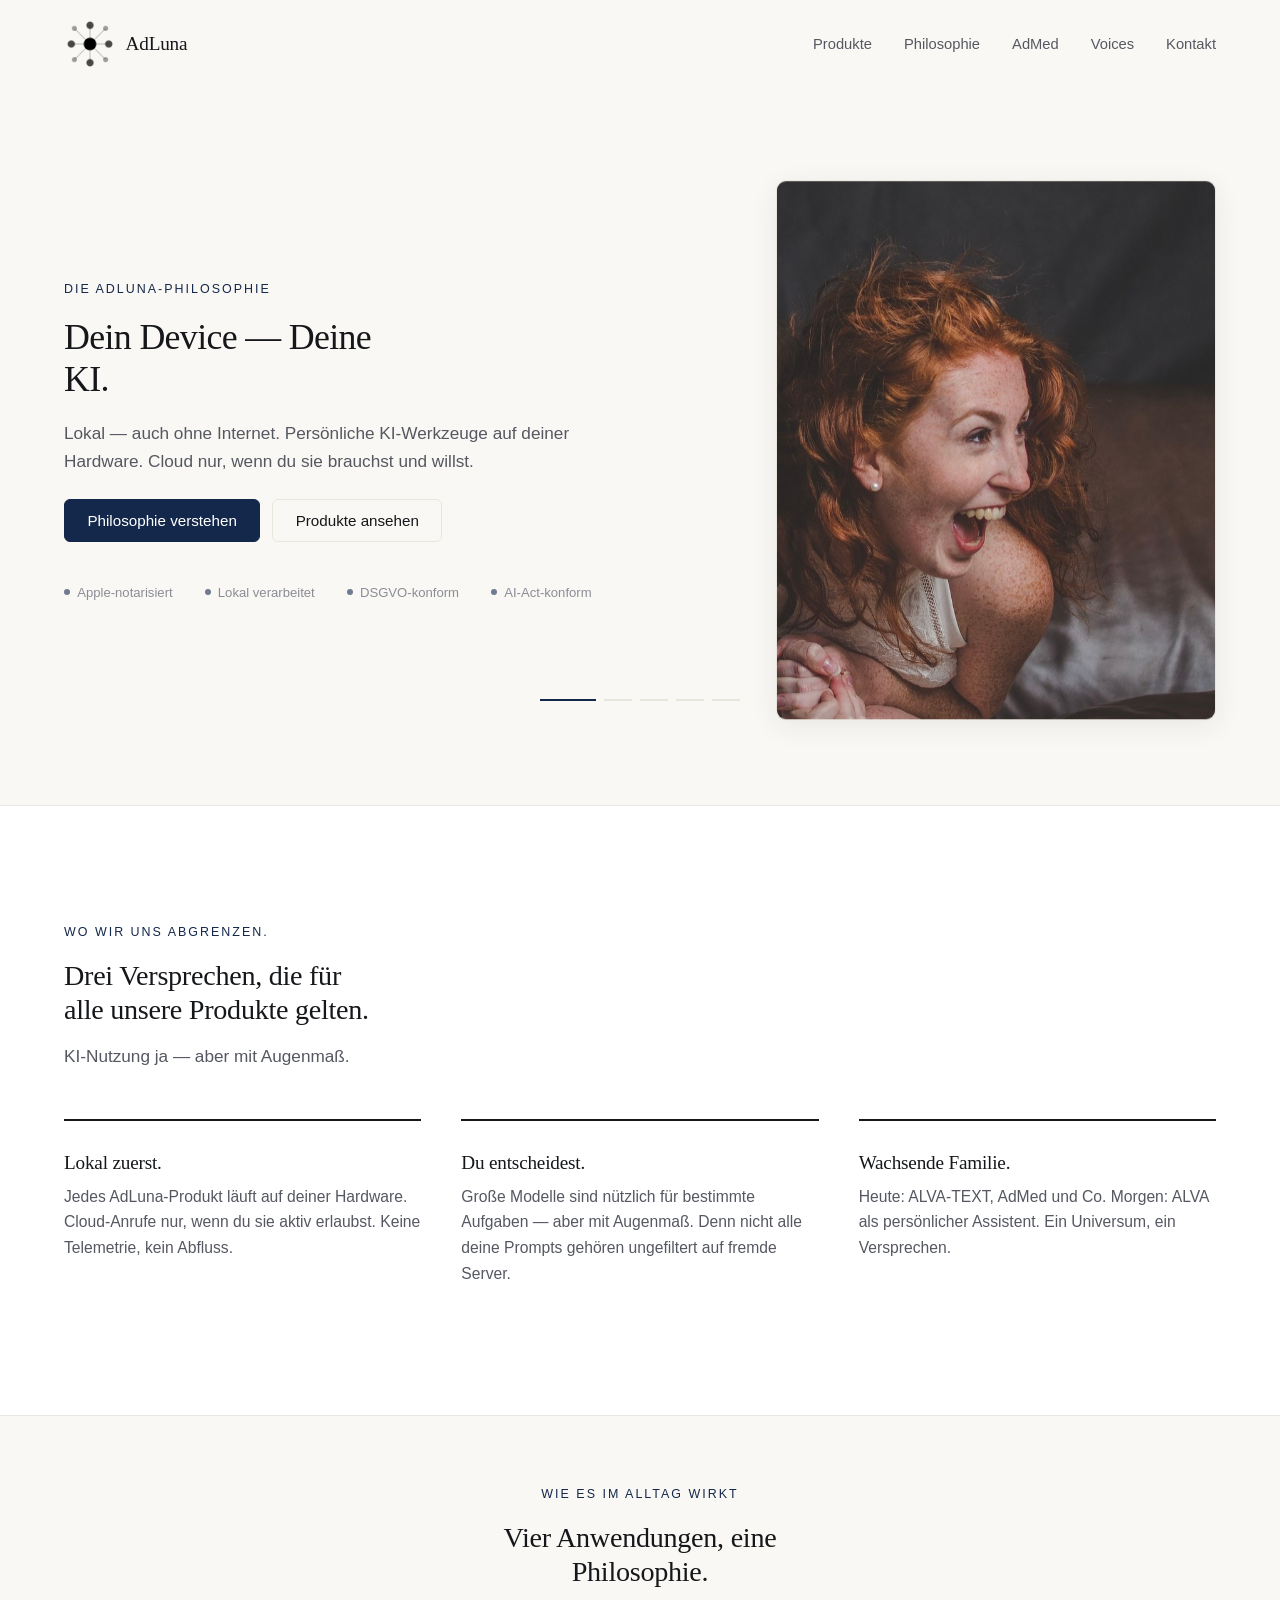
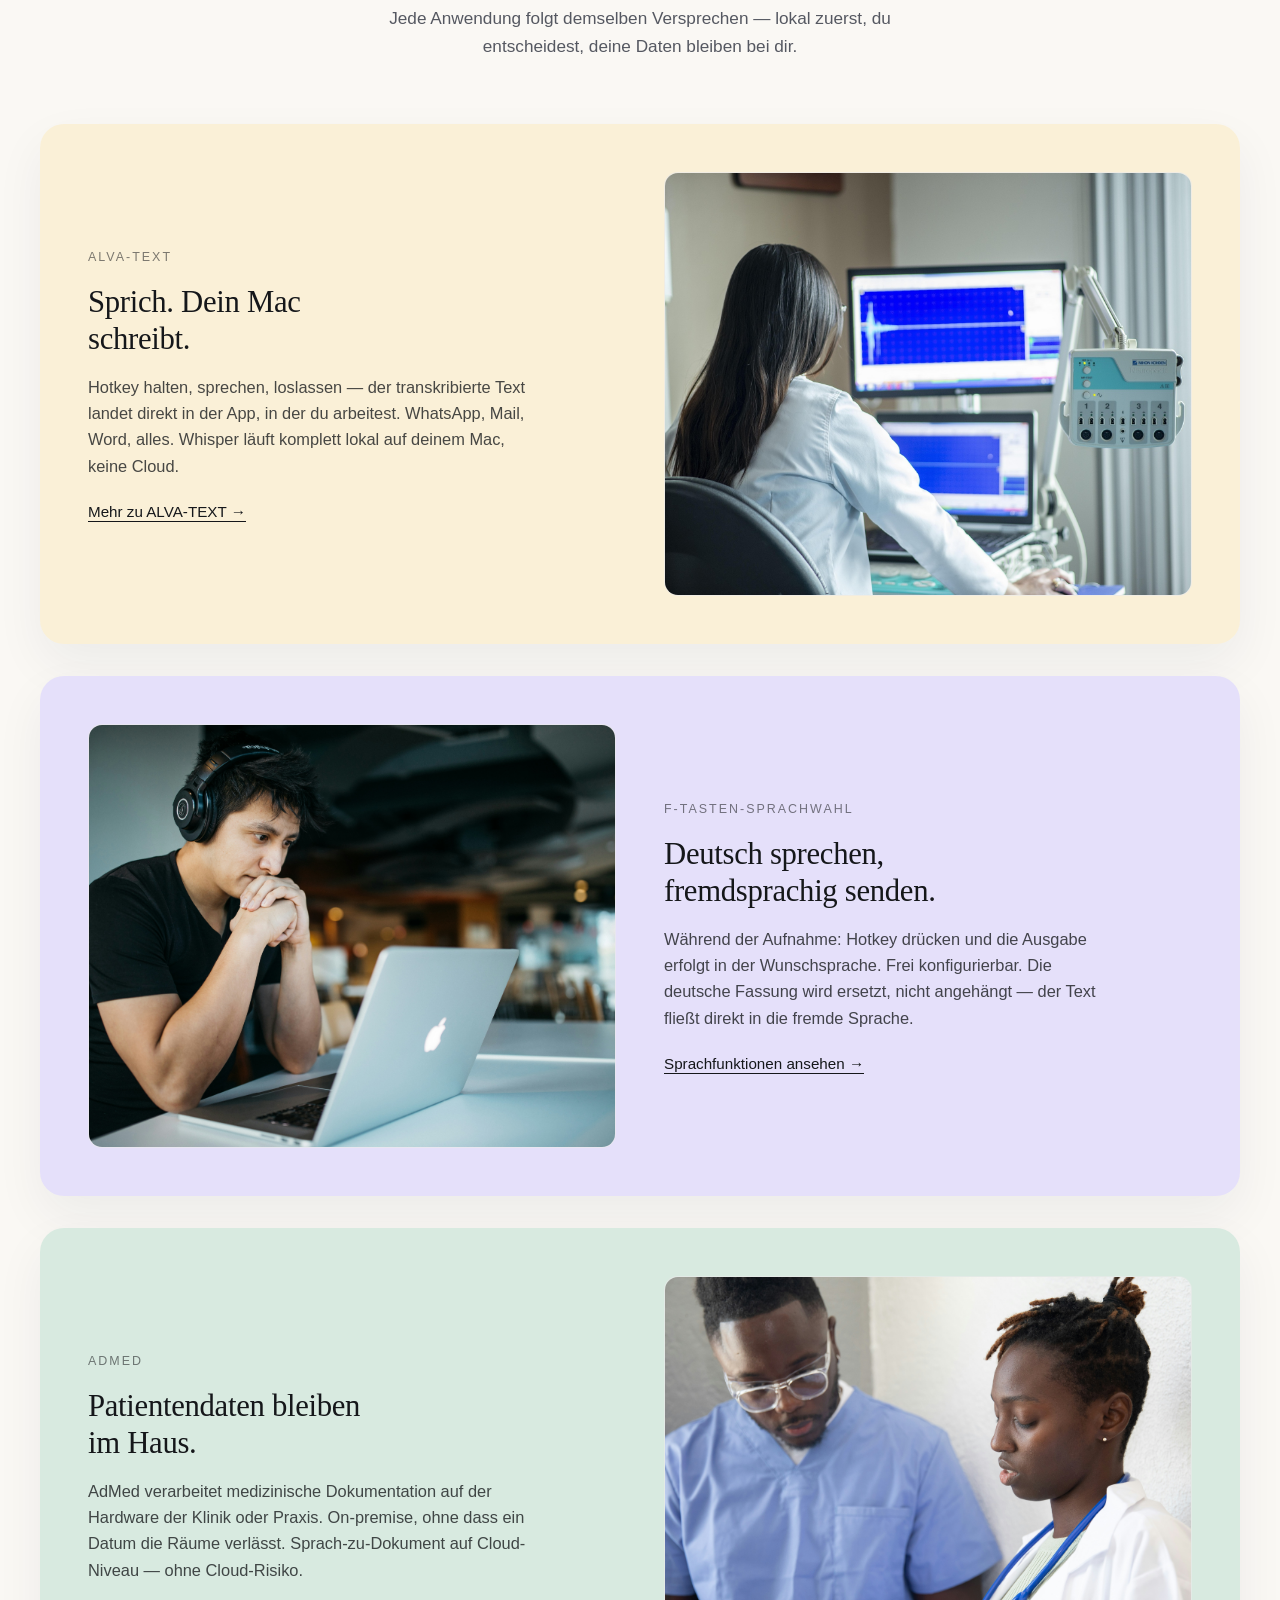
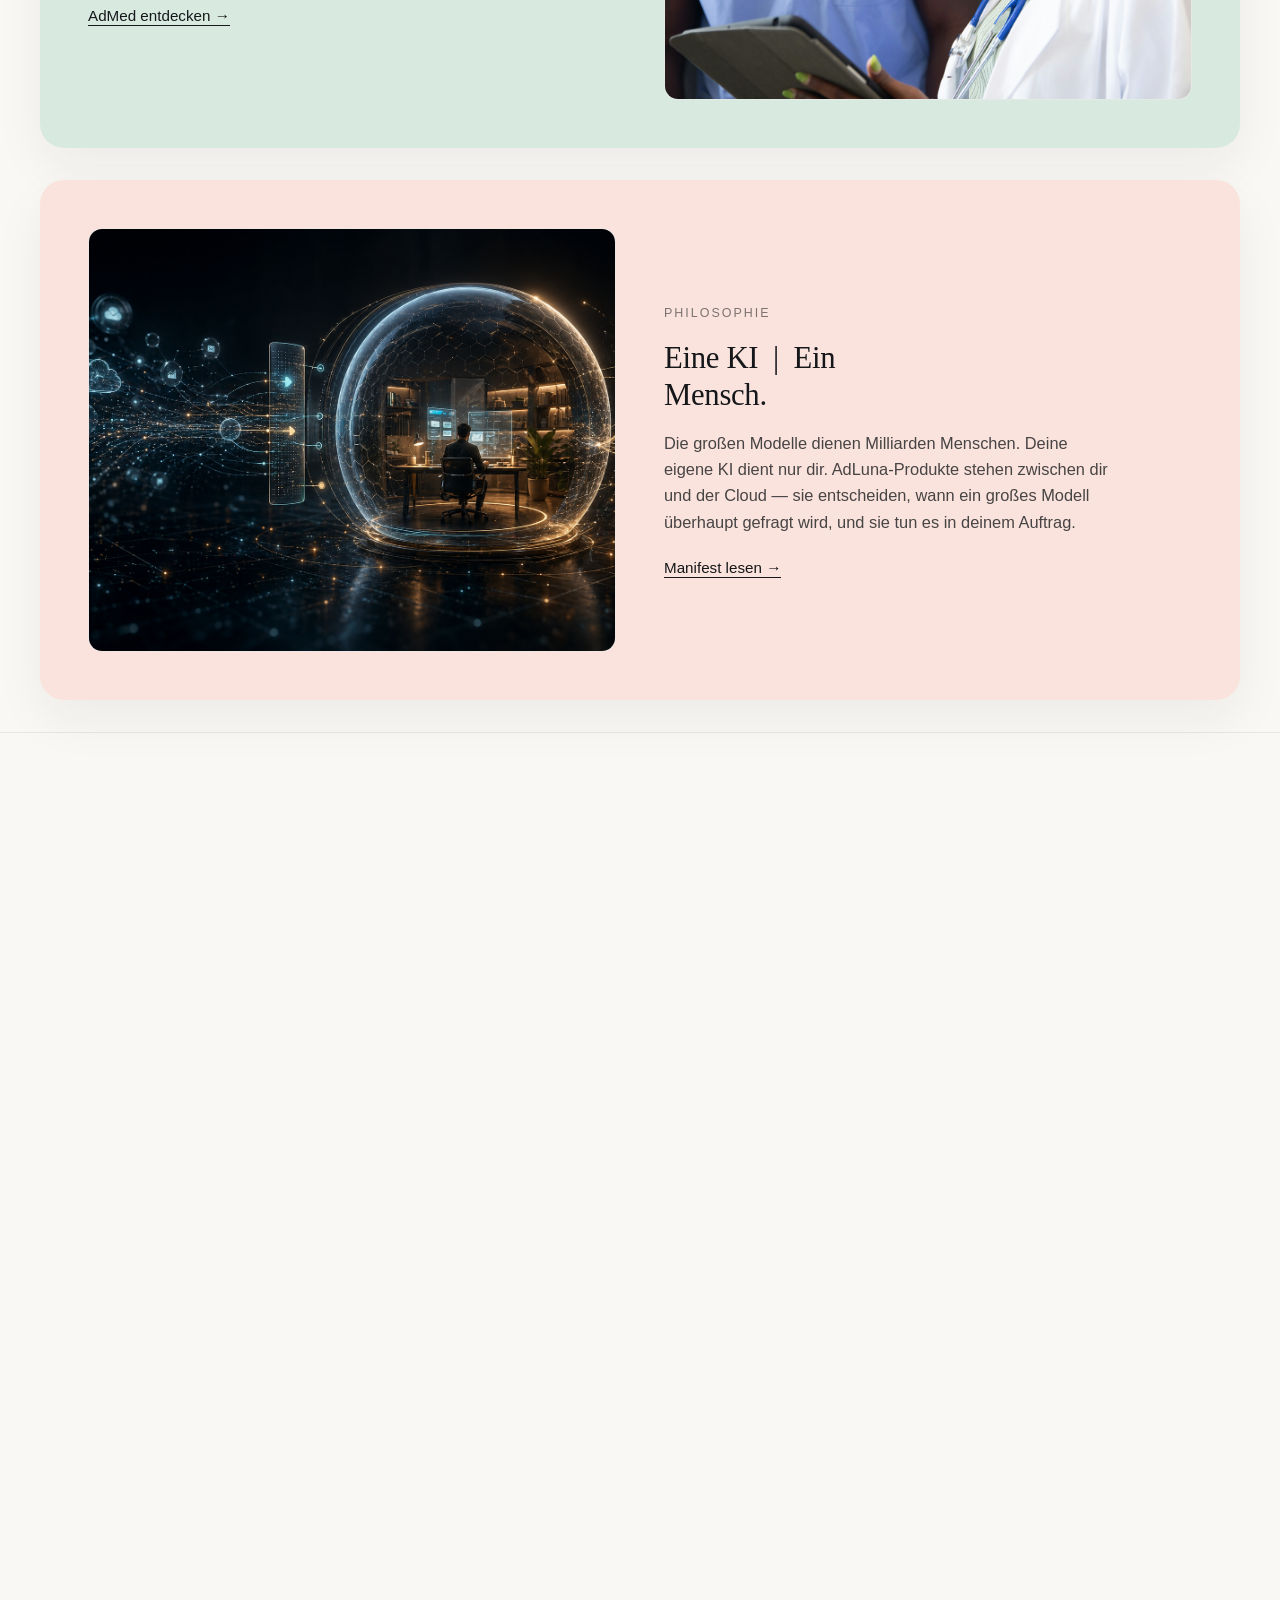
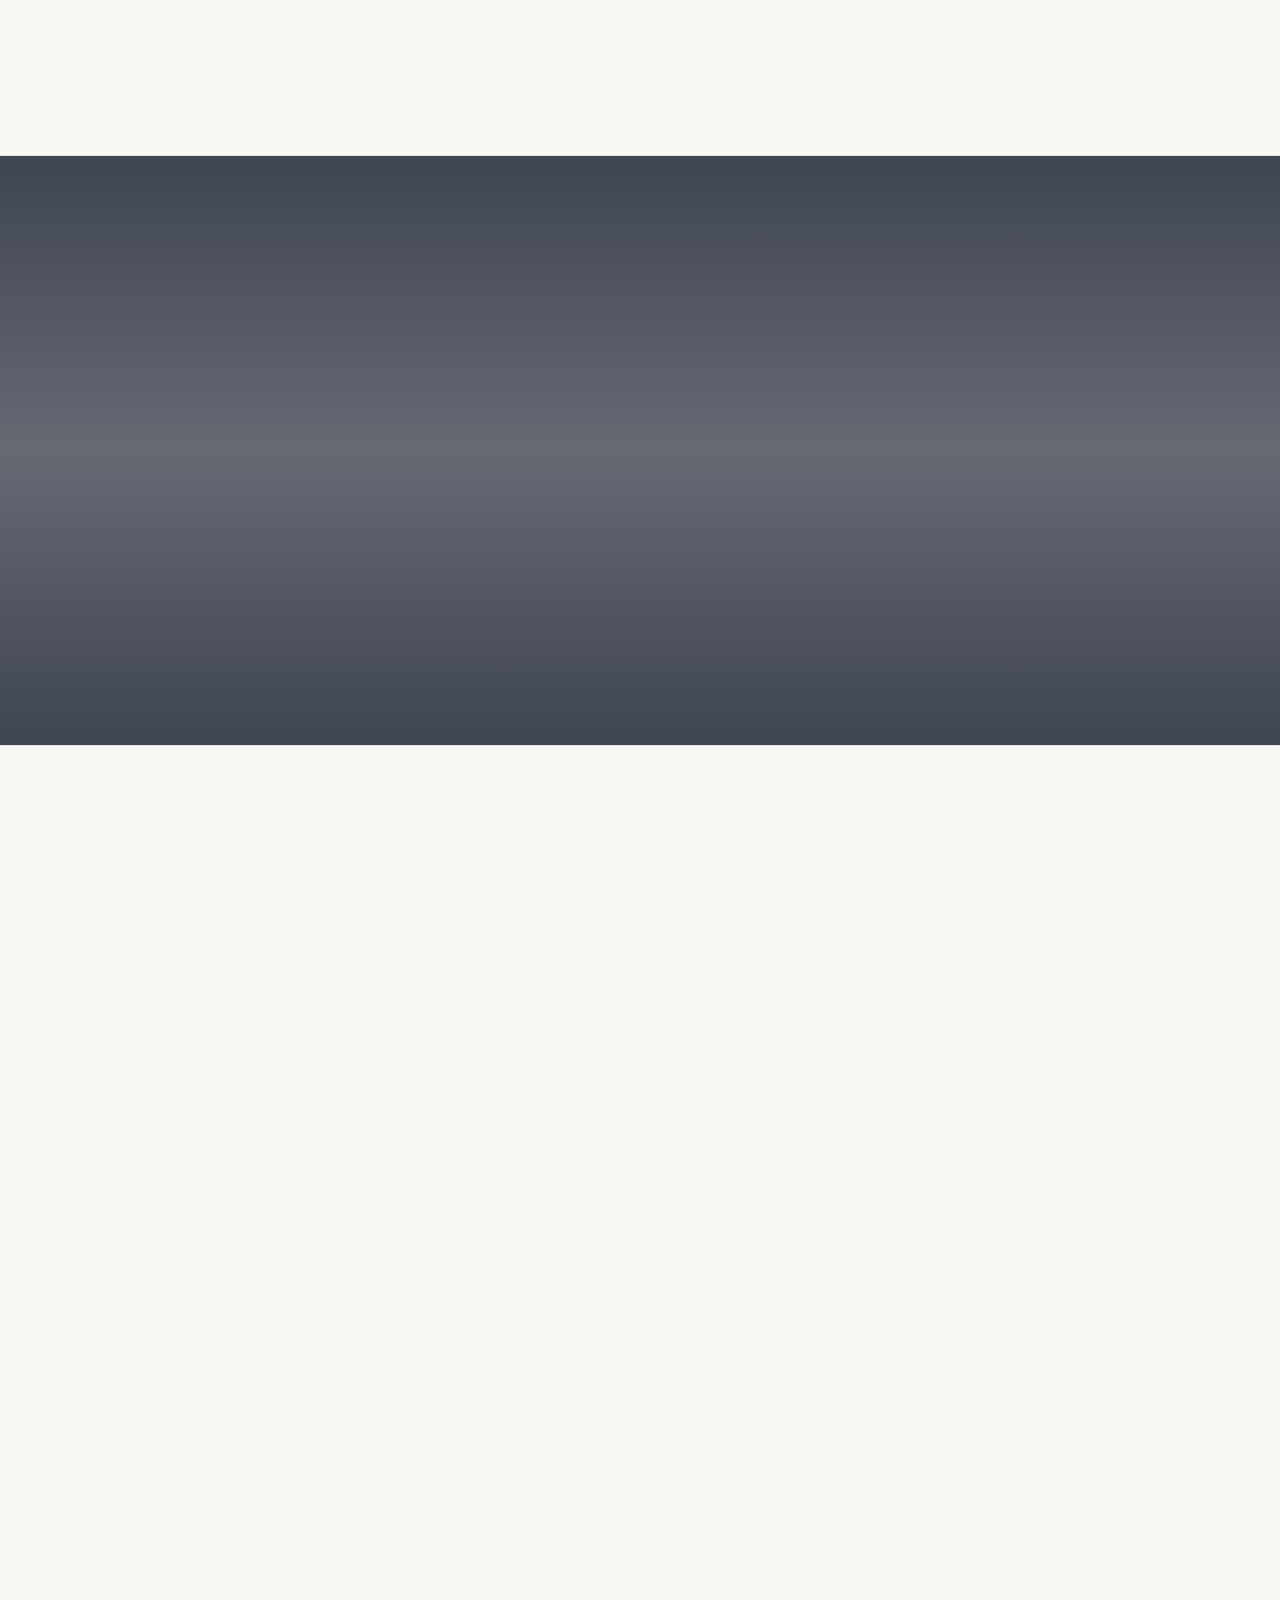
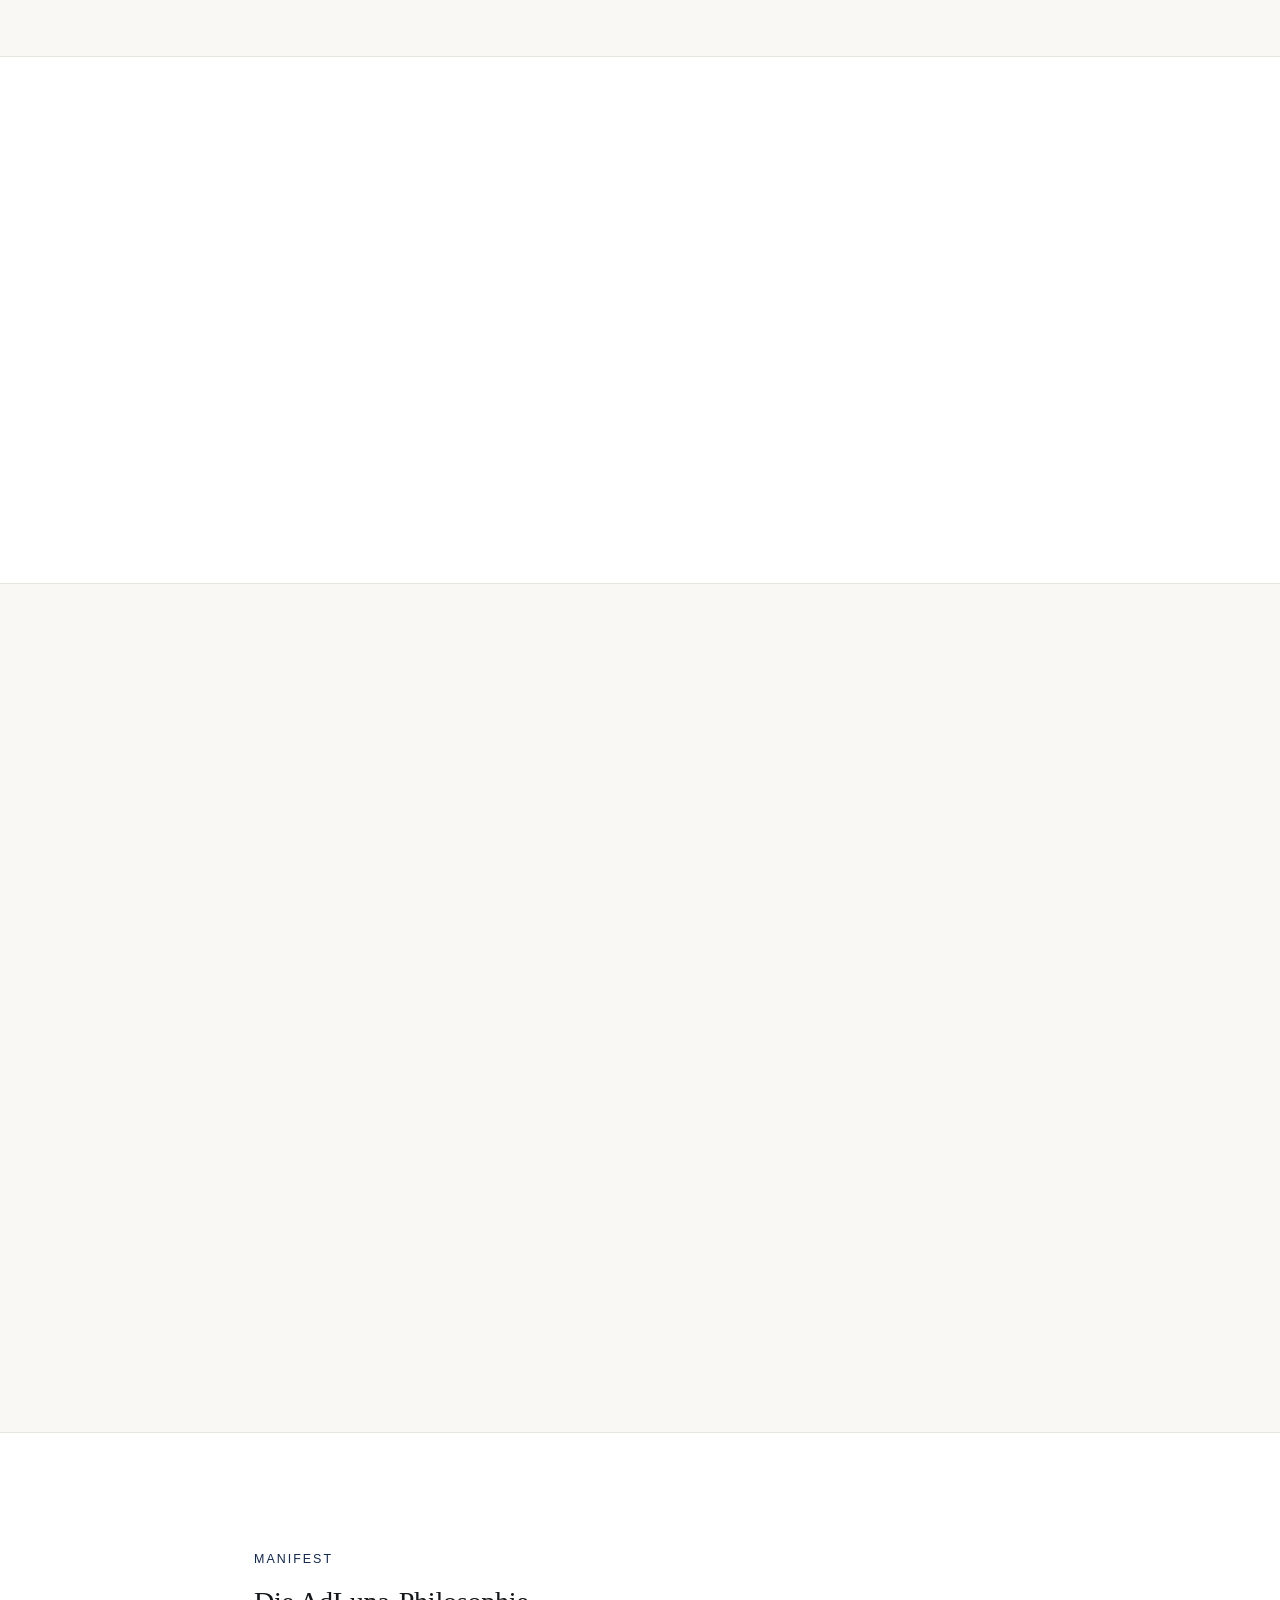
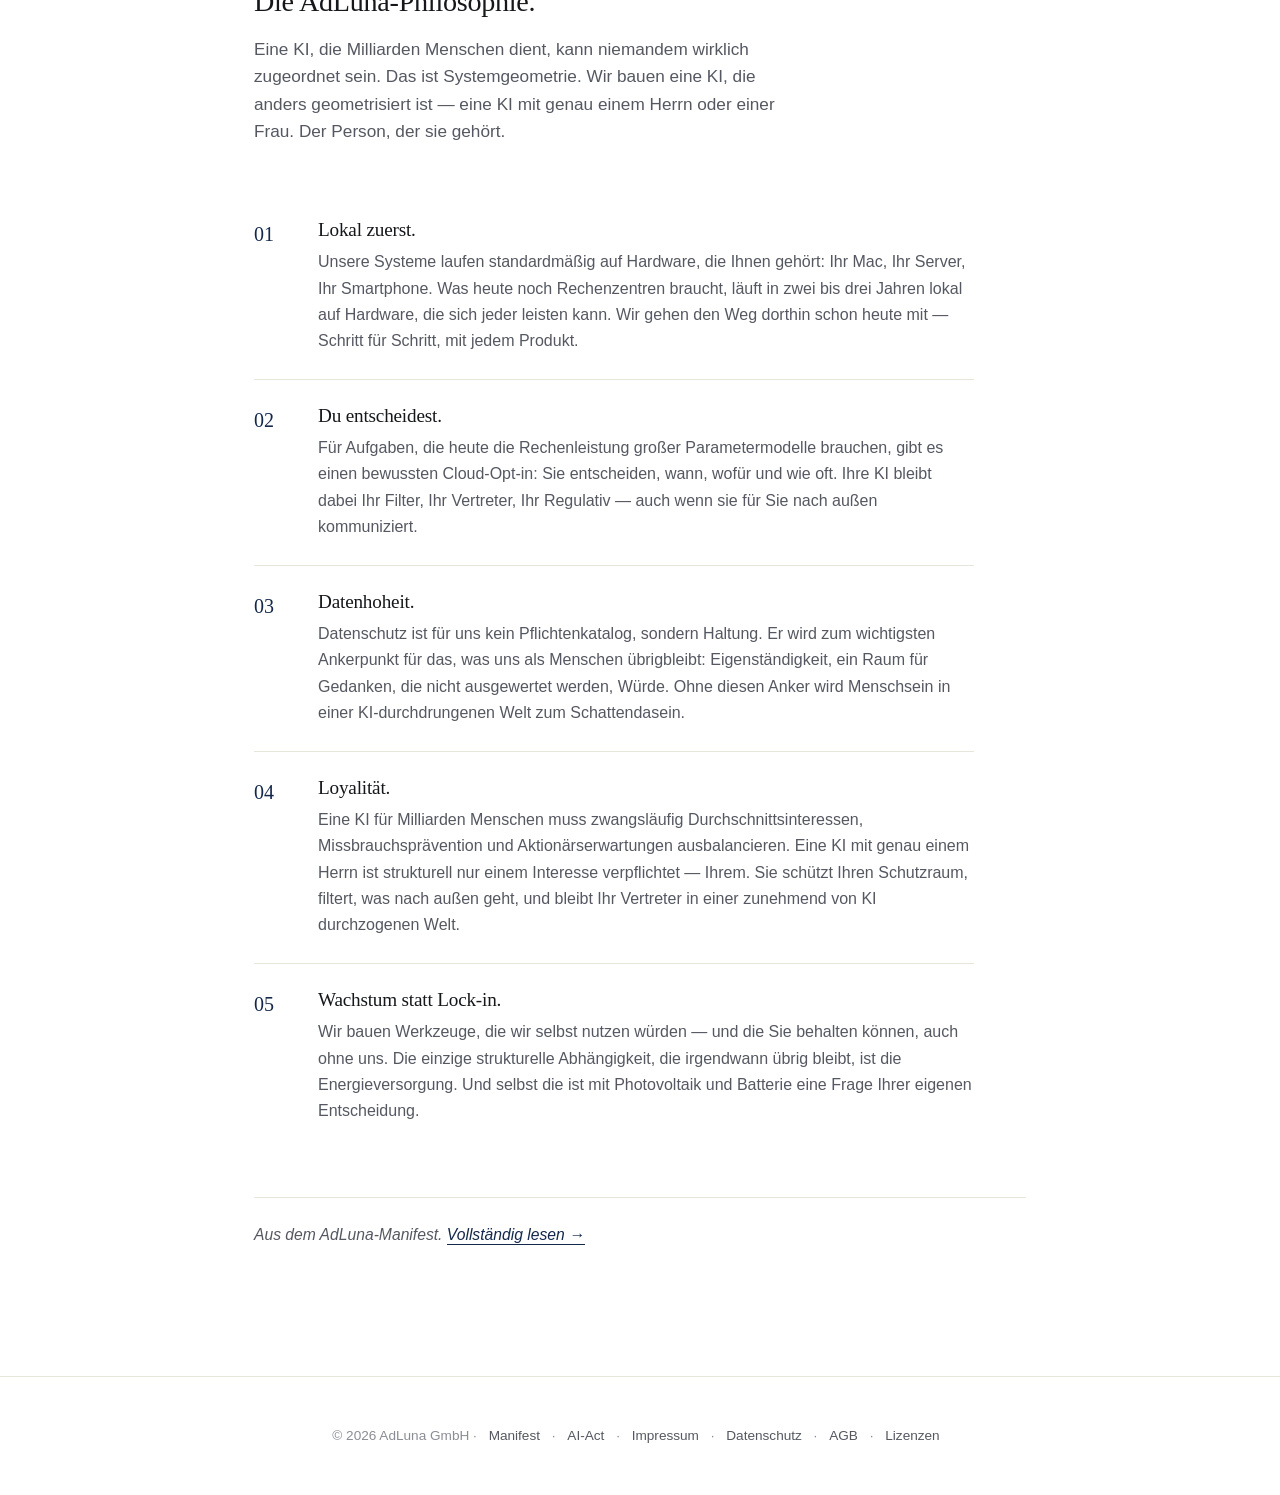
==== web/adluna/index.html @ 97bc3e9e "WIP v2.2.0-beta1: ProMode + Personalization + Mode-UI + Build-Skript" ====
<!DOCTYPE html>
<html lang="de">
<head>
    <meta charset="UTF-8">
    <meta name="viewport" content="width=device-width, initial-scale=1.0">
    <title>AdLuna — Deine KI gehört dir.</title>
    <meta name="description" content="AdLuna entwickelt loyale KI-Werkzeuge, die auf deiner Hardware laufen. Lokal zuerst, du entscheidest, deine Daten bleiben bei dir. ALVA-TEXT, AdMed, ALVA und AdLuna-Voices.">
    <link rel="stylesheet" href="styles.css">
    <link rel="stylesheet" href="https://cdn.jsdelivr.net/npm/swiper@11/swiper-bundle.min.css">
    <script defer src="https://cdn.jsdelivr.net/npm/swiper@11/swiper-bundle.min.js"></script>

    <link rel="stylesheet" href="styles-v3.css">
    <link rel="icon" type="image/png" href="assets/logo/AdLuna-Logo-solo-dunkel-512.png">
    <link rel="apple-touch-icon" href="assets/logo/AdLuna-Logo-solo-dunkel-1024.png">
</head>
<body>

<!-- ──────────────────────────────────────────────────────────────────────
     NAVIGATION
     ────────────────────────────────────────────────────────────────────── -->
<nav class="v3-nav" id="v3-nav">
    <div class="v3-nav-inner">
        <a href="index.html" class="v3-nav-brand">
            <!-- Logo-Stub: kleiner Mond in Navy. Wird später durch finales AdLuna-Logo ersetzt. -->
            <img class="v3-logo-mark" src="assets/logo/AdLuna-Logo-solo-dunkel-512.png" alt="AdLuna" width="52" height="52">
            <span>AdLuna</span>
        </a>
        <ul class="v3-nav-links">
            <li><a href="#produkte">Produkte</a></li>
            <li><a href="#philosophie">Philosophie</a></li>
            <li><a href="#admed">AdMed</a></li>
            <li><a href="#voices">Voices</a></li>
            <li><a href="#kontakt">Kontakt</a></li>
        </ul>
    </div>
</nav>


<!-- ──────────────────────────────────────────────────────────────────────
     HERO-SLIDER (5 Bewegungen, Two-Column, fade-Übergang, ruhig)
     ────────────────────────────────────────────────────────────────────── -->
<section class="v3-hero" id="hero">
    <div class="swiper hero-swiper-v3">
        <div class="swiper-wrapper">

            <!-- Slide 1 — Dachmarke (Die AdLuna-Philosophie) -->
            <div class="swiper-slide">
                <div class="v3-hero-slide">
                    <div class="v3-hero-text">
                        <span class="v3-eyebrow v3-eyebrow-accent">Die AdLuna-Philosophie</span>
                        <h1 class="v3">Dein Device — Deine KI.</h1>
                        <p class="v3-lead">Lokal — auch ohne Internet. Persönliche KI-Werkzeuge auf deiner Hardware. Cloud nur, wenn du sie brauchst und willst.</p>
                        <div class="v3-btn-row">
                            <a href="#philosophie" class="v3-btn v3-btn-primary">Philosophie verstehen</a>
                            <a href="#produkte" class="v3-btn v3-btn-ghost">Produkte ansehen</a>
                        </div>
                        <!-- Trust-Row: ehrlich, keine Fake-Zahlen -->
                        <div class="v3-trust-row">
                            <span class="v3-trust-item">Apple-notarisiert</span>
                            <span class="v3-trust-item">Lokal verarbeitet</span>
                            <span class="v3-trust-item">DSGVO-konform</span>
                            <span class="v3-trust-item">AI-Act-konform</span>
                        </div>
                    </div>
                    <div class="v3-hero-visual v3-parallax-soft">
                        <img src="assets/woman-2868705_1920.jpg"
                             alt="Lachende Frau — Lebensfreude im Mittelpunkt, KI im Hintergrund"
                             loading="lazy"
                             onerror="this.parentElement.innerHTML='<div class=&quot;v3-hero-visual-placeholder&quot;>[Bild lädt nicht — bitte lokal ersetzen]</div>'">
                    </div>
                </div>
            </div>

            <!-- Slide 2 — Sicherheits-Positionierung -->
            <div class="swiper-slide">
                <div class="v3-hero-slide">
                    <div class="v3-hero-text">
                        <span class="v3-eyebrow v3-eyebrow-accent">Prinzip</span>
                        <h1 class="v3">Sicherheit zuerst. Cloud optional.</h1>
                        <p class="v3-lead">Wir müssen heute schon den Datenschutz von morgen mitdenken.</p>
                        <div class="v3-btn-row">
                            <a href="#philosophie" class="v3-btn v3-btn-primary">AdLuna-Philosophie</a>
                        </div>
                    </div>
                    <div class="v3-hero-visual v3-parallax-soft">
                        <img src="assets/geralt-castle-2070777_1920.jpg"
                             alt="Stadt mit Schlössern und Datennetzen — Sicherheit als Architektur"
                             loading="lazy"
                             onerror="this.parentElement.innerHTML='<div class=&quot;v3-hero-visual-placeholder&quot;>[Bild lädt nicht — bitte lokal ersetzen]</div>'">
                    </div>
                </div>
            </div>

            <!-- Slide 3 — AdMed B2B-Proof -->
            <div class="swiper-slide">
                <div class="v3-hero-slide">
                    <div class="v3-hero-text">
                        <span class="v3-eyebrow v3-eyebrow-accent">AdMed</span>
                        <h1 class="v3">Medizinische Dokumentation, lokal verarbeitet.</h1>
                        <p class="v3-lead">Kein Prompt geht ins Internet. Weder über Datenträger noch über Datenströme verlassen Ihre Daten jemals den Serverraum des Krankenhauses. Wir stellen den Server, den Code und die KI. Sie behandeln.</p>
                        <div class="v3-btn-row">
                            <a href="admed.html" class="v3-btn v3-btn-primary">AdMed entdecken</a>
                            <a href="#kontakt" class="v3-btn v3-btn-ghost">Pilotgespräch</a>
                        </div>
                    </div>
                    <div class="v3-hero-visual v3-parallax-soft">
                        <img src="assets/Spark.jpeg"
                             alt="NVIDIA Spark — der lokale Inferenz-Server, den AdMed mitliefert"
                             loading="lazy"
                             onerror="this.parentElement.innerHTML='<div class=&quot;v3-hero-visual-placeholder&quot;>[Bild lädt nicht — bitte lokal ersetzen]</div>'">
                    </div>
                </div>
            </div>

            <!-- Slide 4 — Universum-Brücke zur Produktfamilie -->
            <div class="swiper-slide">
                <div class="v3-hero-slide">
                    <div class="v3-hero-text">
                        <span class="v3-eyebrow v3-eyebrow-accent">Eine Familie</span>
                        <h1 class="v3">Loyale KI-Werkzeuge, die mitwachsen.</h1>
                        <p class="v3-lead">ALVA-TEXT, AdMed, ALVA und mehr — viele Produkte, eine Philosophie.</p>
                        <div class="v3-btn-row">
                            <a href="#produkte" class="v3-btn v3-btn-primary">Alle Produkte</a>
                            <a href="#philosophie" class="v3-btn v3-btn-ghost">Manifest lesen</a>
                        </div>
                    </div>
                    <div class="v3-hero-visual v3-parallax-soft">
                        <img src="assets/adluna-hero-orbit.jpeg"
                             alt="Mensch im Zentrum, KI-Werkzeuge im Orbit"
                             loading="lazy"
                             onerror="this.parentElement.innerHTML='<div class=&quot;v3-hero-visual-placeholder&quot;>[Bild lädt nicht — bitte lokal in /assets/ ablegen]</div>'">
                    </div>
                </div>
            </div>

            <!-- Slide 5 — ALVA-TEXT Conversion -->
            <div class="swiper-slide">
                <div class="v3-hero-slide">
                    <div class="v3-hero-text">
                        <span class="v3-eyebrow v3-eyebrow-accent">ALVA-TEXT · kostenlos</span>
                        <h1 class="v3">Tippen war gestern.</h1>
                        <p class="v3-lead">Du sprichst — dein Computer schreibt. In jeder Sprache, lokal, ohne Cloud-Zwang. Egal ob Prompt, E-Mail oder WhatsApp mit Emojis.</p>
                        <div class="v3-btn-row">
                            <a href="https://github.com/Alper-Scheel/alper-scheel/releases/latest/download/ALVA-TEXT.dmg" class="v3-btn v3-btn-primary" download>ALVA-TEXT herunterladen</a>
                            <a href="alva-text.html" class="v3-btn v3-btn-ghost">Funktionen ansehen</a>
                        </div>
                    </div>
                    <div class="v3-hero-visual v3-parallax-soft">
                        <img src="assets/alva-text-voice.jpeg"
                             alt="Mikrofon mit fließenden Sprachwellen in vielen Sprachen"
                             loading="lazy"
                             onerror="this.parentElement.innerHTML='<div class=&quot;v3-hero-visual-placeholder&quot;>[Bild lädt nicht — bitte lokal in /assets/ ablegen]</div>'">
                    </div>
                </div>
            </div>

        </div>
        <div class="v3-hero-pagination swiper-pagination"></div>
    </div>
</section>


<!-- ──────────────────────────────────────────────────────────────────────
     SECTION 2 — Drei Versprechen (Drei-Säulen, klar)
     ────────────────────────────────────────────────────────────────────── -->
<section class="v3-section v3-section-alt">
    <div class="v3-container v3-reveal">
        <span class="v3-eyebrow v3-eyebrow-accent">Wo wir uns abgrenzen.</span>
        <h2 class="v3">Drei Versprechen, die für alle unsere Produkte gelten.</h2>
        <p class="v3-lead">KI-Nutzung ja — aber mit Augenmaß.</p>

        <div class="v3-pillars v3-reveal-stagger">
            <div class="v3-pillar">
                <h3 class="v3">Lokal zuerst.</h3>
                <p class="v3-text">Jedes AdLuna-Produkt läuft auf deiner Hardware. Cloud-Anrufe nur, wenn du sie aktiv erlaubst. Keine Telemetrie, kein Abfluss.</p>
            </div>
            <div class="v3-pillar">
                <h3 class="v3">Du entscheidest.</h3>
                <p class="v3-text">Große Modelle sind nützlich für bestimmte Aufgaben — aber mit Augenmaß. Denn nicht alle deine Prompts gehören ungefiltert auf fremde Server.</p>
            </div>
            <div class="v3-pillar">
                <h3 class="v3">Wachsende Familie.</h3>
                <p class="v3-text">Heute: ALVA-TEXT, AdMed und Co. Morgen: ALVA als persönlicher Assistent. Ein Universum, ein Versprechen.</p>
            </div>
        </div>
    </div>
</section>


<!-- ──────────────────────────────────────────────────────────────────────
     SECTION 2.5 — Stacked-Parallax (Pipely-Signature)
     Vier farbige Cards, die beim Scrollen übereinander schieben.
     Jede Card zeigt eine konkrete Anwendung des AdLuna-Universums.
     Position: sticky + gestaffelter z-index ist die ganze Magie.
     ────────────────────────────────────────────────────────────────────── -->
<section class="v3-stacked">
    <div class="v3-stacked-intro v3-reveal">
        <span class="v3-eyebrow v3-eyebrow-accent">Wie es im Alltag wirkt</span>
        <h2 class="v3" style="margin-left:auto;margin-right:auto;">Vier Anwendungen, eine Philosophie.</h2>
        <p class="v3-lead" style="margin-left:auto;margin-right:auto;">Jede Anwendung folgt demselben Versprechen — lokal zuerst, du entscheidest, deine Daten bleiben bei dir.</p>
    </div>

    <!-- Card 1 — ALVA-TEXT: Diktieren statt tippen (warm-gelb) -->
    <div class="v3-stack-card v3-stack-card-1">
        <div class="v3-stack-text">
            <span class="v3-eyebrow">ALVA-TEXT</span>
            <h2>Sprich. Dein Mac schreibt.</h2>
            <p>Hotkey halten, sprechen, loslassen — der transkribierte Text landet direkt in der App, in der du arbeitest. WhatsApp, Mail, Word, alles. Whisper läuft komplett lokal auf deinem Mac, keine Cloud.</p>
            <a href="alva-text.html">Mehr zu ALVA-TEXT →</a>
        </div>
        <div class="v3-stack-visual">
            <img src="assets/fernandozhiminaicela-medical-equipment-4099428_1920.jpg"
                 alt="Diktat-Setup mit professionellem Equipment"
                 loading="lazy">
        </div>
    </div>

    <!-- Card 2 — Mehrsprachig (kühl-lila) -->
    <div class="v3-stack-card v3-stack-card-2">
        <div class="v3-stack-visual">
            <img src="assets/wes-hicks-4-EeTnaC1S4-unsplash.jpg"
                 alt="Internationaler Arbeitsplatz, mehrsprachige Kommunikation"
                 loading="lazy">
        </div>
        <div class="v3-stack-text">
            <span class="v3-eyebrow">F-Tasten-Sprachwahl</span>
            <h2>Deutsch sprechen, fremdsprachig senden.</h2>
            <p>Während der Aufnahme: Hotkey drücken und die Ausgabe erfolgt in der Wunschsprache. Frei konfigurierbar. Die deutsche Fassung wird ersetzt, nicht angehängt — der Text fließt direkt in die fremde Sprache.</p>
            <a href="alva-text.html">Sprachfunktionen ansehen →</a>
        </div>
    </div>

    <!-- Card 3 — AdMed: lokale Klinik-KI (kühl-grün) -->
    <div class="v3-stack-card v3-stack-card-3">
        <div class="v3-stack-text">
            <span class="v3-eyebrow">AdMed</span>
            <h2>Patientendaten bleiben im Haus.</h2>
            <p>AdMed verarbeitet medizinische Dokumentation auf der Hardware der Klinik oder Praxis. On-premise, ohne dass ein Datum die Räume verlässt. Sprach-zu-Dokument auf Cloud-Niveau — ohne Cloud-Risiko.</p>
            <a href="admed.html">AdMed entdecken →</a>
        </div>
        <div class="v3-stack-visual">
            <img src="assets/nappy-DbCfSrTnflA-unsplash.jpg"
                 alt="Medizinisches Team in Klinikumgebung"
                 loading="lazy">
        </div>
    </div>

    <!-- Card 4 — Loyale KI als Schutzschicht (warm-rosé) -->
    <div class="v3-stack-card v3-stack-card-4">
        <div class="v3-stack-visual">
            <img src="assets/adluna-philosophy-shield.png"
                 alt="AdLuna als Schutzschicht zwischen Mensch und Cloud"
                 loading="lazy">
        </div>
        <div class="v3-stack-text">
            <span class="v3-eyebrow">Philosophie</span>
            <h2>Eine KI &nbsp;|&nbsp; Ein Mensch.</h2>
            <p>Die großen Modelle dienen Milliarden Menschen. Deine eigene KI dient nur dir. AdLuna-Produkte stehen zwischen dir und der Cloud — sie entscheiden, wann ein großes Modell überhaupt gefragt wird, und sie tun es in deinem Auftrag.</p>
            <a href="#philosophie">Manifest lesen →</a>
        </div>
    </div>
</section>


<!-- ──────────────────────────────────────────────────────────────────────
     SECTION 3 — Produktfamilie (4-Card-Grid, statt Solar-System)
     ────────────────────────────────────────────────────────────────────── -->
<section class="v3-section" id="produkte">
    <div class="v3-container">
        <div class="v3-reveal">
            <span class="v3-eyebrow v3-eyebrow-accent">AdLuna-Universum</span>
            <h2 class="v3">Vier Werkzeuge, eine Philosophie.</h2>
        </div>

        <div class="v3-products v3-reveal-stagger">
            <a href="alva-text.html" class="v3-product-card">
                <div class="v3-product-icon">A</div>
                <span class="label">Diktat für macOS</span>
                <h3 class="v3">ALVA-TEXT</h3>
                <p class="v3-text">Halten, sprechen, loslassen. Lokales Whisper-Diktat direkt in jede App. Kostenlos.</p>
                <span class="arrow">Mehr erfahren →</span>
            </a>

            <a href="admed.html" class="v3-product-card">
                <div class="v3-product-icon">M</div>
                <span class="label">Medizinische Dokumentation</span>
                <h3 class="v3">AdMed</h3>
                <p class="v3-text">On-premise-KI für Kliniken und Praxen. Patientendaten bleiben im Haus.</p>
                <span class="arrow">Pilot anfragen →</span>
            </a>

            <a href="#" class="v3-product-card">
                <div class="v3-product-icon">L</div>
                <span class="label">Persönlicher KI-Assistent · in Entwicklung</span>
                <h3 class="v3">ALVA</h3>
                <p class="v3-text">Eigener Name, eigene Stimme, eigene Recheninstanz. Der Assistent, der nur dir gehört.</p>
                <span class="arrow">Newsletter abonnieren →</span>
            </a>

            <a href="#voices" class="v3-product-card">
                <div class="v3-product-icon">V</div>
                <span class="label">TTS-Stimmen · kostenlos</span>
                <h3 class="v3">AdLuna-Voices</h3>
                <p class="v3-text">Synthetische Stimmen, die wir selbst trainiert haben. Frei nutzbar in deinen Tools.</p>
                <span class="arrow">Voice-Pack holen →</span>
            </a>
        </div>
    </div>
</section>


<!-- ──────────────────────────────────────────────────────────────────────
     SECTION 4 — ALVA-TEXT-Conversion-Anker (Parallax: festes Hintergrundbild)
     ────────────────────────────────────────────────────────────────────── -->
<section class="v3-section v3-parallax-section">
    <div class="v3-parallax-bg" style="background-image: url('assets/alva-text-voice.jpeg');"></div>
    <div class="v3-parallax-overlay"></div>
    <div class="v3-container v3-reveal v3-parallax-content" style="text-align: center;">
        <span class="v3-eyebrow v3-eyebrow-accent">Sofort nutzbar</span>
        <h2 class="v3" style="margin-left: auto; margin-right: auto;">ALVA-TEXT — kostenlos, lokal, sofort.</h2>
        <p class="v3-lead" style="margin-left: auto; margin-right: auto;">Diktat-Tool für macOS. Whisper auf deinem Mac, kein API-Schlüssel nötig. Optional: OpenAI für Höflich-Modus, Übersetzungen.</p>
        <div class="v3-btn-row" style="justify-content: center; margin-top: 1rem;">
            <a href="https://github.com/Alper-Scheel/alper-scheel/releases/latest/download/ALVA-TEXT.dmg" class="v3-btn v3-btn-primary" download>ALVA-TEXT.dmg herunterladen</a>
            <a href="alva-text.html" class="v3-btn v3-btn-ghost">Funktionen im Detail</a>
        </div>
        <p class="v3-text" style="font-size: 0.85rem; margin-top: 1rem;">
            Lieber als ZIP? <a href="https://github.com/Alper-Scheel/alper-scheel/releases/latest/download/ALVA-TEXT.zip" download>ALVA-TEXT.zip</a>
        </p>
    </div>
</section>


<!-- ──────────────────────────────────────────────────────────────────────
     SECTION 5 — Cloud-Abgrenzung (sachliche Tabelle)
     ────────────────────────────────────────────────────────────────────── -->
<section class="v3-section">
    <div class="v3-container v3-reveal">
        <span class="v3-eyebrow v3-eyebrow-accent">Wir sind anders</span>
        <h2 class="v3">Und das ist Absicht.</h2>
        <p class="v3-lead" style="max-width: 56ch;">
            Die großen Modelle von OpenAI, Anthropic und Google sind beeindruckende Werkzeuge — wir nutzen sie selbst, wenn es sinnvoll ist. AdLuna baut keine Konkurrenz dazu. AdLuna baut die Schicht dazwischen.
        </p>

        <table class="v3-compare">
            <thead>
                <tr>
                    <th>&nbsp;</th>
                    <th>Cloud-only KI</th>
                    <th>AdLuna</th>
                </tr>
            </thead>
            <tbody>
                <tr><td>Daten</td><td>Werden geteilt</td><td>Bleiben bei dir</td></tr>
                <tr><td>Modell</td><td>Großes Generalmodell</td><td>Lokal + große Modelle, wenn gewünscht</td></tr>
                <tr><td>Verfügbarkeit</td><td>Internet erforderlich</td><td>Funktioniert offline</td></tr>
                <tr><td>Kontrolle</td><td>Bei der Plattform</td><td>Bei dir</td></tr>
                <tr><td>Updates</td><td>Kommen ungefragt</td><td>Du entscheidest</td></tr>
            </tbody>
        </table>

        <p class="v3-text" style="margin-top: 2rem; font-style: italic; max-width: 56ch;">
            Damit du Werkzeug nutzen kannst, ohne es selbst zu werden.
        </p>
    </div>
</section>


<!-- ──────────────────────────────────────────────────────────────────────
     SECTION 6 — AdMed-Teaser (kompakt)
     ────────────────────────────────────────────────────────────────────── -->
<section class="v3-section v3-section-alt" id="admed">
    <div class="v3-container v3-reveal">
        <span class="v3-eyebrow v3-eyebrow-accent">AdMed</span>
        <h2 class="v3">KI für Medizin, lokal verarbeitet.</h2>
        <p class="v3-lead">
            Patientendaten gehören nicht in die Cloud. AdMed arbeitet auf der Hardware der Klinik oder Praxis und liefert Sprach-zu-Dokument-Workflows auf Cloud-Niveau — ohne dass ein Datum das Haus verlässt.
        </p>
        <div class="v3-btn-row">
            <a href="admed.html" class="v3-btn v3-btn-primary">AdMed im Detail</a>
            <a href="#kontakt" class="v3-btn v3-btn-ghost">Pilotgespräch anfragen</a>
        </div>
    </div>
</section>


<!-- ──────────────────────────────────────────────────────────────────────
     SECTION 7 — Voice-Pack-Lead-Magnet (hell, Pipely-Stil)
     ────────────────────────────────────────────────────────────────────── -->
<section class="v3-section" id="voices">
    <div class="v3-container v3-reveal" style="text-align: center;">
        <span class="v3-eyebrow v3-eyebrow-accent">AdLuna-Voices · kostenlos</span>
        <h2 class="v3" style="margin-left: auto; margin-right: auto;">Stimmen, die dir gehören.</h2>
        <p class="v3-lead" style="margin-left: auto; margin-right: auto; max-width: 56ch;">
            Ausgewählte TTS-Stimmen, die wir selbst trainiert haben — etwa „Alva mit französischem Akzent". Nutzbar in jedem TTS-fähigen Tool. Creative-Commons-lizenziert.
        </p>

        <div class="v3-voicepack">
            <h3 class="v3">Hol dir die ALVA-Stimme.</h3>
            <p class="v3-text" style="margin-top: 0.25rem;">
                E-Mail eingeben, 6-stelligen Code aus der Bestätigungsmail einsetzen, Voice-Pack laden.
            </p>

            <form id="v3-voicepack-form" onsubmit="return false;">
                <input type="email" placeholder="deine@email.de" required>
                <label class="opt-in">
                    <input type="checkbox" required>
                    <span>Ja, ich möchte gelegentlich Updates zu neuen Voices und AdLuna-Produkten per Mail erhalten. Jederzeit kündbar.</span>
                </label>
                <button type="submit" class="v3-btn v3-btn-primary">Code anfordern</button>
            </form>

            <p class="v3-text" style="font-size: 0.78rem; margin-top: 1.25rem;">
                Wir nutzen deine Adresse nur für den AdLuna-Newsletter.
                <a href="datenschutz.html" style="color: var(--pipely-accent);">Datenschutz</a>
            </p>
        </div>
    </div>
</section>


<!-- ──────────────────────────────────────────────────────────────────────
     SECTION 8 — Manifest / Philosophie (5 Prinzipien, lange Lesefläche)
     ────────────────────────────────────────────────────────────────────── -->
<section class="v3-section v3-section-alt" id="philosophie">
    <div class="v3-container v3-reveal" style="max-width: 820px;">
        <span class="v3-eyebrow v3-eyebrow-accent">Manifest</span>
        <h2 class="v3">Die AdLuna-Philosophie.</h2>
        <p class="v3-lead">Eine KI, die Milliarden Menschen dient, kann niemandem wirklich zugeordnet sein. Das ist Systemgeometrie. Wir bauen eine KI, die anders geometrisiert ist — eine KI mit genau einem Herrn oder einer Frau. Der Person, der sie gehört.</p>

        <ol class="v3-manifest-list">
            <li>
                <h3 class="v3">Lokal zuerst.</h3>
                <p>Unsere Systeme laufen standardmäßig auf Hardware, die Ihnen gehört: Ihr Mac, Ihr Server, Ihr Smartphone. Was heute noch Rechenzentren braucht, läuft in zwei bis drei Jahren lokal auf Hardware, die sich jeder leisten kann. Wir gehen den Weg dorthin schon heute mit — Schritt für Schritt, mit jedem Produkt.</p>
            </li>
            <li>
                <h3 class="v3">Du entscheidest.</h3>
                <p>Für Aufgaben, die heute die Rechenleistung großer Parametermodelle brauchen, gibt es einen bewussten Cloud-Opt-in: Sie entscheiden, wann, wofür und wie oft. Ihre KI bleibt dabei Ihr Filter, Ihr Vertreter, Ihr Regulativ — auch wenn sie für Sie nach außen kommuniziert.</p>
            </li>
            <li>
                <h3 class="v3">Datenhoheit.</h3>
                <p>Datenschutz ist für uns kein Pflichtenkatalog, sondern Haltung. Er wird zum wichtigsten Ankerpunkt für das, was uns als Menschen übrigbleibt: Eigenständigkeit, ein Raum für Gedanken, die nicht ausgewertet werden, Würde. Ohne diesen Anker wird Menschsein in einer KI-durchdrungenen Welt zum Schattendasein.</p>
            </li>
            <li>
                <h3 class="v3">Loyalität.</h3>
                <p>Eine KI für Milliarden Menschen muss zwangsläufig Durchschnittsinteressen, Missbrauchsprävention und Aktionärserwartungen ausbalancieren. Eine KI mit genau einem Herrn ist strukturell nur einem Interesse verpflichtet — Ihrem. Sie schützt Ihren Schutzraum, filtert, was nach außen geht, und bleibt Ihr Vertreter in einer zunehmend von KI durchzogenen Welt.</p>
            </li>
            <li>
                <h3 class="v3">Wachstum statt Lock-in.</h3>
                <p>Wir bauen Werkzeuge, die wir selbst nutzen würden — und die Sie behalten können, auch ohne uns. Die einzige strukturelle Abhängigkeit, die irgendwann übrig bleibt, ist die Energieversorgung. Und selbst die ist mit Photovoltaik und Batterie eine Frage Ihrer eigenen Entscheidung.</p>
            </li>
        </ol>

        <p class="v3-text" style="margin-top: 3rem; padding-top: 1.5rem; border-top: 1px solid var(--pipely-line); font-style: italic;">
            Aus dem AdLuna-Manifest. <a href="manifest.html" style="color: var(--pipely-accent); border-bottom: 1px solid currentColor; padding-bottom: 1px;">Vollständig lesen →</a>
        </p>
    </div>
</section>


<!-- ──────────────────────────────────────────────────────────────────────
     FOOTER
     ────────────────────────────────────────────────────────────────────── -->
<footer class="v3-footer">
    <div class="v3-container">
        <p>
            © 2026 AdLuna GmbH ·
            <a href="manifest.html">Manifest</a> ·
            <a href="ai-act.html">AI-Act</a> ·
            <a href="impressum.html">Impressum</a> ·
            <a href="datenschutz.html">Datenschutz</a> ·
            <a href="agb.html">AGB</a> ·
            <a href="lizenzen.html">Lizenzen</a>
        </p>
    </div>
</footer>


<!-- ──────────────────────────────────────────────────────────────────────
     JAVASCRIPT
     - Hero-Slider (Swiper, fade-Effekt)
     - Sticky-Nav-Reveal
     - IntersectionObserver für Fade-up-Reveals
     - Sanfter Image-Parallax beim Scrollen
     - Voice-Pack-Form-Stub
     ────────────────────────────────────────────────────────────────────── -->
<script>
document.addEventListener("DOMContentLoaded", function() {
    // 1) Hero-Slider mit fade-Effekt (ruhiger als slide)
    new Swiper(".hero-swiper-v3", {
        effect: "fade",
        fadeEffect: { crossFade: true },
        loop: true,
        autoplay: { delay: 7000, disableOnInteraction: false },
        speed: 700,
        pagination: {
            el: ".v3-hero-pagination",
            clickable: true
        },
        keyboard: { enabled: true },
    });

    // 2) Sticky-Nav: bekommt nach 40px Scroll eine dezente Border
    const nav = document.getElementById("v3-nav");
    const onScrollNav = () => {
        if (window.scrollY > 40) nav.classList.add("is-scrolled");
        else nav.classList.remove("is-scrolled");
    };
    window.addEventListener("scroll", onScrollNav, { passive: true });
    onScrollNav();

    // 3) Fade-up-Reveals beim Scrollen (IntersectionObserver)
    const reveals = document.querySelectorAll(".v3-reveal, .v3-reveal-stagger");
    const obs = new IntersectionObserver((entries) => {
        entries.forEach(e => {
            if (e.isIntersecting) {
                e.target.classList.add("is-visible");
                obs.unobserve(e.target);
            }
        });
    }, { threshold: 0.15, rootMargin: "0px 0px -60px 0px" });

    reveals.forEach(r => obs.observe(r));

    // 4) Sanfter Image-Parallax: Hero-Visual bewegt sich beim Scrollen
    const parallaxItems = document.querySelectorAll(".v3-parallax-soft");
    let ticking = false;
    const onScrollParallax = () => {
        if (ticking) return;
        ticking = true;
        requestAnimationFrame(() => {
            const y = window.scrollY;
            parallaxItems.forEach(el => {
                const rect = el.getBoundingClientRect();
                if (rect.bottom > 0 && rect.top < window.innerHeight) {
                    const offset = (rect.top - window.innerHeight / 2) * -0.04;
                    el.style.transform = `translateY(${offset.toFixed(2)}px)`;
                }
            });
            ticking = false;
        });
    };
    window.addEventListener("scroll", onScrollParallax, { passive: true });

    // 5) Voice-Pack-Form-Stub (POST später an api.adluna.de/v1/voicepacks/request)
    document.getElementById("v3-voicepack-form").addEventListener("submit", (e) => {
        e.preventDefault();
        alert("Wireframe v3: hier kommt der POST an api.adluna.de/v1/voicepacks/request.");
    });
});
</script>

</body>
</html>
---- web/adluna/styles.css ----
/* AdLuna — Landing Page Styles
 * Seriös, konservativ, minimalistisch. Keine Spielereien.
 * © AdSerica Ltd., operativ AdLuna GmbH.
 */

:root {
    --bg: #F8F7F4;          /* warmes Elfenbein */
    --bg-card: #FFFFFF;
    --bg-subtle: #F1EFE9;
    --text: #111111;
    --text-muted: #5A5954;
    --text-subtle: #8C8A83;
    --border: #E8E6E0;
    --border-strong: #D1CFC6;
    --accent: #14284B;
    --accent-hover: #0A1A3A;
    --accent-subtle: #EEF0F5;

    --font-serif: "Iowan Old Style", "Palatino Linotype", "Palatino", Georgia, serif;
    --font-sans: -apple-system, BlinkMacSystemFont, "Segoe UI", "Inter", "Helvetica Neue", Arial, sans-serif;
    --font-mono: "SF Mono", "Menlo", "Consolas", monospace;

    --max-content: 1080px;
    --max-reading: 680px;
}

* {
    margin: 0;
    padding: 0;
    box-sizing: border-box;
}

html {
    font-size: 16px;
    scroll-behavior: smooth;
    -webkit-font-smoothing: antialiased;
    -moz-osx-font-smoothing: grayscale;
}

body {
    background: var(--bg);
    color: var(--text);
    font-family: var(--font-sans);
    font-size: 1rem;
    line-height: 1.65;
    min-height: 100vh;
    display: flex;
    flex-direction: column;
}

/* ────────────────────────────────────────── Typography */

h1, h2, h3, h4 {
    font-family: var(--font-serif);
    font-weight: 500;
    line-height: 1.25;
    letter-spacing: -0.01em;
    color: var(--text);
}

h1 {
    font-size: clamp(2rem, 4.5vw, 3.25rem);
    letter-spacing: -0.02em;
    margin-bottom: 1.25rem;
}

h2 {
    font-size: clamp(1.5rem, 3vw, 2.125rem);
    margin-bottom: 1rem;
    letter-spacing: -0.015em;
}

h3 {
    font-size: clamp(1.15rem, 2vw, 1.375rem);
    margin-bottom: 0.75rem;
}

p {
    margin-bottom: 1rem;
    color: var(--text);
}

p.lead {
    font-size: 1.125rem;
    color: var(--text-muted);
    line-height: 1.6;
}

a {
    color: var(--accent);
    text-decoration: none;
    border-bottom: 1px solid transparent;
    transition: border-color 120ms ease, color 120ms ease;
}

a:hover {
    color: var(--accent-hover);
    border-bottom-color: var(--accent);
}

strong, b {
    font-weight: 600;
    color: var(--text);
}

em, i {
    font-style: italic;
}

blockquote {
    font-family: var(--font-serif);
    font-size: 1.25rem;
    line-height: 1.55;
    font-style: italic;
    color: var(--text);
    padding: 0.25rem 0 0.25rem 1.5rem;
    border-left: 2px solid var(--accent);
    margin: 2rem 0;
}

/* ────────────────────────────────────────── Layout */

.container {
    max-width: var(--max-content);
    margin: 0 auto;
    padding: 0 1.5rem;
}

.container-reading {
    max-width: var(--max-reading);
    margin: 0 auto;
    padding: 0 1.5rem;
}

section {
    padding: 5rem 0;
    border-bottom: 1px solid var(--border);
}

section:last-of-type {
    border-bottom: none;
}

section.subtle {
    background: var(--bg-subtle);
}

.section-eyebrow {
    font-size: 0.8125rem;
    text-transform: uppercase;
    letter-spacing: 0.1em;
    color: var(--text-subtle);
    margin-bottom: 1rem;
    font-weight: 500;
}

/* ────────────────────────────────────────── Navigation */

.nav {
    position: sticky;
    top: 0;
    z-index: 50;
    background: rgba(248, 247, 244, 0.88);
    backdrop-filter: saturate(180%) blur(12px);
    -webkit-backdrop-filter: saturate(180%) blur(12px);
    border-bottom: 1px solid var(--border);
}

.nav-inner {
    display: flex;
    align-items: center;
    justify-content: space-between;
    padding: 1rem 1.5rem;
    max-width: var(--max-content);
    margin: 0 auto;
}

.nav-brand {
    font-family: var(--font-serif);
    font-size: 1.25rem;
    font-weight: 500;
    letter-spacing: 0.02em;
    color: var(--text);
    border: none;
}

.nav-brand:hover {
    border: none;
    color: var(--accent);
}

.nav-links {
    display: flex;
    gap: 2rem;
    list-style: none;
    align-items: center;
}

.nav-links a {
    font-size: 0.9375rem;
    color: var(--text-muted);
    border: none;
}

.nav-links a:hover {
    color: var(--text);
    border: none;
}

/* ────────────────────────────────────────── Hero */

.hero {
    padding: 7rem 0 6rem;
    text-align: left;
    border-bottom: 1px solid var(--border);
}

.hero h1 {
    font-size: clamp(2.25rem, 5vw, 3.75rem);
    font-weight: 500;
    line-height: 1.1;
    letter-spacing: -0.025em;
    max-width: 18ch;
    margin-bottom: 1.75rem;
}

.hero .subhead {
    font-family: var(--font-sans);
    font-size: clamp(1.0625rem, 1.6vw, 1.25rem);
    line-height: 1.55;
    color: var(--text-muted);
    max-width: 52ch;
    margin-bottom: 2.5rem;
    font-weight: 400;
}

.hero-actions {
    display: flex;
    gap: 1rem;
    flex-wrap: wrap;
}

/* ────────────────────────────────────────── Buttons */

.btn {
    display: inline-block;
    padding: 0.75rem 1.5rem;
    font-family: var(--font-sans);
    font-size: 0.9375rem;
    font-weight: 500;
    line-height: 1.3;
    border-radius: 2px;
    border: 1px solid transparent;
    cursor: pointer;
    transition: background 120ms ease, border-color 120ms ease, color 120ms ease;
    text-align: center;
    white-space: nowrap;
}

.btn-primary {
    background: var(--accent);
    color: #FFFFFF;
    border-color: var(--accent);
}

.btn-primary:hover {
    background: var(--accent-hover);
    border-color: var(--accent-hover);
    color: #FFFFFF;
}

.btn-secondary {
    background: transparent;
    color: var(--accent);
    border-color: var(--border-strong);
}

.btn-secondary:hover {
    background: var(--bg-card);
    border-color: var(--accent);
    color: var(--accent);
}

/* ────────────────────────────────────────── Pillars (vier Säulen) */

.pillars {
    display: grid;
    grid-template-columns: repeat(auto-fit, minmax(240px, 1fr));
    gap: 2rem;
    margin-top: 3rem;
}

.pillar {
    padding: 0;
}

.pillar-label {
    display: block;
    font-size: 0.8125rem;
    text-transform: uppercase;
    letter-spacing: 0.1em;
    color: var(--text-subtle);
    margin-bottom: 0.75rem;
    font-weight: 500;
}

.pillar h3 {
    font-family: var(--font-serif);
    margin-bottom: 0.75rem;
    font-size: 1.25rem;
}

.pillar p {
    font-size: 0.9375rem;
    color: var(--text-muted);
    line-height: 1.55;
    margin-bottom: 0;
}

/* ────────────────────────────────────────── Product Family */

.products {
    display: grid;
    grid-template-columns: repeat(auto-fit, minmax(280px, 1fr));
    gap: 1.5rem;
    margin-top: 2.5rem;
}

.product-card {
    background: var(--bg-card);
    border: 1px solid var(--border);
    border-radius: 4px;
    padding: 2rem;
    display: flex;
    flex-direction: column;
    transition: border-color 180ms ease, transform 180ms ease;
}

.product-card:hover {
    border-color: var(--border-strong);
}

.product-status {
    display: inline-block;
    font-size: 0.75rem;
    text-transform: uppercase;
    letter-spacing: 0.08em;
    font-weight: 500;
    padding: 0.25rem 0.625rem;
    border-radius: 2px;
    margin-bottom: 1rem;
    align-self: flex-start;
}

.product-status.available {
    background: #E8F0E4;
    color: #2F5E2C;
}

.product-status.beta {
    background: #F0EAD8;
    color: #6B5917;
}

.product-status.soon {
    background: var(--bg-subtle);
    color: var(--text-muted);
}

.product-card h3 {
    font-family: var(--font-serif);
    font-size: 1.375rem;
    margin-bottom: 0.5rem;
}

.product-card p {
    font-size: 0.9375rem;
    color: var(--text-muted);
    line-height: 1.55;
    flex-grow: 1;
    margin-bottom: 1.5rem;
}

.product-link {
    font-size: 0.9375rem;
    color: var(--accent);
    font-weight: 500;
    border: none;
}

.product-link:hover {
    color: var(--accent-hover);
    border: none;
}

.product-link::after {
    content: " →";
    transition: margin-left 120ms ease;
}

.product-link:hover::after {
    margin-left: 2px;
}

/* ────────────────────────────────────────── Manifest section (kurz) */

.manifest-preview {
    background: var(--bg-card);
    border: 1px solid var(--border);
    border-radius: 4px;
    padding: 3rem;
}

.manifest-preview blockquote {
    border: none;
    padding: 0;
    margin: 0 0 1.5rem 0;
    font-size: 1.25rem;
    line-height: 1.55;
    color: var(--text);
    font-style: normal;
}

.manifest-preview p {
    color: var(--text-muted);
    font-size: 1rem;
    max-width: 60ch;
}

/* ────────────────────────────────────────── Contact */

.contact {
    max-width: 680px;
    margin: 0 auto;
}

.form-group {
    margin-bottom: 1.25rem;
}

.form-group label {
    display: block;
    font-size: 0.8125rem;
    text-transform: uppercase;
    letter-spacing: 0.08em;
    color: var(--text-subtle);
    font-weight: 500;
    margin-bottom: 0.5rem;
}

.form-group input,
.form-group textarea {
    width: 100%;
    padding: 0.75rem 1rem;
    font-family: var(--font-sans);
    font-size: 1rem;
    color: var(--text);
    background: var(--bg-card);
    border: 1px solid var(--border-strong);
    border-radius: 2px;
    transition: border-color 120ms ease;
}

.form-group input:focus,
.form-group textarea:focus {
    outline: none;
    border-color: var(--accent);
}

.form-group textarea {
    min-height: 160px;
    resize: vertical;
    line-height: 1.5;
}

.form-note {
    font-size: 0.8125rem;
    color: var(--text-subtle);
    margin-top: 0.5rem;
}

/* ────────────────────────────────────────── Footer */

.footer {
    background: var(--bg-subtle);
    border-top: 1px solid var(--border);
    padding: 3rem 0 2rem;
    margin-top: auto;
}

.footer-cols {
    display: grid;
    grid-template-columns: 2fr 1fr 1fr 1fr;
    gap: 2rem;
    margin-bottom: 2.5rem;
}

.footer-col h4 {
    font-family: var(--font-sans);
    font-size: 0.8125rem;
    text-transform: uppercase;
    letter-spacing: 0.08em;
    font-weight: 500;
    color: var(--text-subtle);
    margin-bottom: 1rem;
}

.footer-col ul {
    list-style: none;
}

.footer-col li {
    margin-bottom: 0.5rem;
    font-size: 0.9375rem;
}

.footer-col a {
    color: var(--text-muted);
    border: none;
}

.footer-col a:hover {
    color: var(--text);
    border: none;
}

.footer-brand {
    font-family: var(--font-serif);
    font-size: 1.125rem;
    margin-bottom: 0.5rem;
    color: var(--text);
}

.footer-tagline {
    font-size: 0.9375rem;
    color: var(--text-muted);
    max-width: 36ch;
    line-height: 1.55;
}

.footer-bottom {
    padding-top: 2rem;
    border-top: 1px solid var(--border);
    font-size: 0.8125rem;
    color: var(--text-subtle);
    display: flex;
    justify-content: space-between;
    align-items: center;
    flex-wrap: wrap;
    gap: 1rem;
}

/* ────────────────────────────────────────── Responsive */

@media (max-width: 768px) {
    .nav-links { gap: 1.25rem; }
    .nav-links a:not(.nav-links a:last-child) { display: none; }
    .hero { padding: 4rem 0 3rem; }
    section { padding: 3.5rem 0; }
    .footer-cols { grid-template-columns: 1fr 1fr; }
    .manifest-preview { padding: 2rem 1.5rem; }
    .product-card { padding: 1.5rem; }
}

@media (max-width: 480px) {
    .footer-cols { grid-template-columns: 1fr; }
    .footer-bottom { flex-direction: column; align-items: flex-start; }
    .hero-actions { flex-direction: column; align-items: stretch; }
    .hero-actions .btn { text-align: center; }
}

/* ────────────────────────────────────────── Utility */

.only-mobile { display: none; }
.only-desktop { display: block; }

@media (max-width: 768px) {
    .only-mobile { display: block; }
    .only-desktop { display: none; }
}

/* ════════════════════════════════════════════════════════════════════════════
   v2.1 (Sonntag, 26.04.2026) — Dunkle Sektion-Variante + Universum-Slider
   ────────────────────────────────────────────────────────────────────────────
   ADDITIVE Erweiterung. Bestehende Sektionen bleiben unverändert (warm-cream).
   Neue Sektionen können opt-in mit class="section-luna" dunkel gerendert
   werden — Hero, AdLuna-Universum-Slider, Voice-Pack-Lead-Magnet usw.
   Zentrale Akzentfarbe der dunklen Variante: Mond-Gold #D4A958 (gedämpft,
   warm, passt zum AdLuna-Naming).
   ════════════════════════════════════════════════════════════════════════════ */

:root {
    /* Dunkle Sektion (Hero, Universum, Voices) */
    --luna-bg:           #0F1623;  /* tiefes Navy, fast schwarzblau */
    --luna-bg-soft:      #161E30;  /* Karten/Cards in dunklen Sektionen */
    --luna-bg-elevated:  #1E2738;  /* Hover-/Highlight-Layer */
    --luna-border:       #2A3142;
    --luna-text:         #F1EEE6;  /* warm-elfenbein, nicht reines Weiß */
    --luna-text-muted:   #A6A599;
    --luna-text-subtle:  #6E6D62;

    /* Mond-Gold-Akzent (Buttons, Hover, Universum-Glow) */
    --luna-gold:         #D4A958;
    --luna-gold-hover:   #E5BB6B;
    --luna-gold-soft:    rgba(212, 169, 88, 0.18);
    --luna-gold-line:    rgba(212, 169, 88, 0.35);

    /* Sekundär-Akzent (Lokal-/Erfolg-Indikator, Türkis-Ton) */
    --luna-teal:         #5BA8A0;
    --luna-teal-soft:    rgba(91, 168, 160, 0.16);
}

/* ── Section-Modifier ──────────────────────────────────────────────────── */

section.section-luna,
.section-luna {
    background: var(--luna-bg);
    color: var(--luna-text);
    position: relative;
    overflow: hidden;
}

.section-luna h1,
.section-luna h2,
.section-luna h3,
.section-luna h4 {
    color: var(--luna-text);
}

.section-luna p,
.section-luna li {
    color: var(--luna-text-muted);
}

.section-luna .section-eyebrow {
    color: var(--luna-gold);
    letter-spacing: 0.12em;
    text-transform: uppercase;
    font-size: 0.78rem;
    font-weight: 500;
}

.section-luna a {
    color: var(--luna-gold);
    text-decoration: none;
    border-bottom: 1px solid var(--luna-gold-line);
    transition: color 120ms ease, border-color 120ms ease;
}

.section-luna a:hover {
    color: var(--luna-gold-hover);
    border-bottom-color: var(--luna-gold-hover);
}

/* Buttons in dunklen Sektionen */
.section-luna .btn-primary {
    background: var(--luna-gold);
    color: var(--luna-bg);
    border-color: var(--luna-gold);
    border-radius: 4px;
    padding: 0.85rem 1.5rem;
    font-weight: 500;
}

.section-luna .btn-primary:hover {
    background: var(--luna-gold-hover);
    border-color: var(--luna-gold-hover);
}

.section-luna .btn-secondary {
    background: transparent;
    color: var(--luna-text);
    border: 1px solid var(--luna-border);
    border-radius: 4px;
    padding: 0.85rem 1.5rem;
}

.section-luna .btn-secondary:hover {
    background: var(--luna-bg-soft);
    border-color: var(--luna-gold-line);
}

/* Subtile Stern-/Partikel-Andeutung im dunklen Hintergrund */
.section-luna.luna-stars::before {
    content: "";
    position: absolute;
    inset: 0;
    background-image:
        radial-gradient(1px 1px at 20% 30%, var(--luna-gold-soft) 50%, transparent 51%),
        radial-gradient(1px 1px at 70% 60%, var(--luna-gold-soft) 50%, transparent 51%),
        radial-gradient(1px 1px at 40% 80%, var(--luna-text-subtle) 50%, transparent 51%),
        radial-gradient(1px 1px at 85% 20%, var(--luna-text-subtle) 50%, transparent 51%),
        radial-gradient(1px 1px at 55% 45%, var(--luna-gold-soft) 50%, transparent 51%);
    background-size: 800px 600px;
    background-repeat: repeat;
    opacity: 0.55;
    pointer-events: none;
    z-index: 0;
}

.section-luna .container,
.section-luna .container-reading {
    position: relative;
    z-index: 1;
}

/* ── Hero-Slider (5 Bewegungen) — Two-Column, Mond-Kreis-Schmuck ──────── */

.hero-slider {
    min-height: 86vh;
    display: flex;
    align-items: center;
    padding: 5rem 0 6rem;
    position: relative;
    isolation: isolate;
}

/* Großer, sehr sanfter Mond-Kreis als Hintergrund-Schmuck.
   Sitzt rechts, leicht angeschnitten, dezent leuchtend.
   Wird vom Solar-System-Block visuell aufgegriffen. */
.hero-slider::after {
    content: "";
    position: absolute;
    z-index: -1;
    top: 50%;
    right: -180px;
    transform: translateY(-50%);
    width: 720px;
    height: 720px;
    border-radius: 50%;
    background: radial-gradient(circle at 30% 30%,
                                rgba(212, 169, 88, 0.20) 0%,
                                rgba(212, 169, 88, 0.08) 30%,
                                rgba(212, 169, 88, 0.02) 55%,
                                transparent 70%);
    filter: blur(2px);
    pointer-events: none;
}

.hero-slider .swiper {
    width: 100%;
    max-width: var(--max-content);
    margin: 0 auto;
    padding: 0 1.5rem;
    overflow: visible;  /* damit Pagination außerhalb sichtbar bleibt */
}

.hero-slider .swiper-slide {
    display: grid;
    grid-template-columns: minmax(0, 1.2fr) minmax(0, 0.85fr);
    column-gap: 4rem;
    align-items: center;
    min-height: 60vh;
}

.hero-slider .slide-text {
    display: flex;
    flex-direction: column;
    gap: 1rem;
    max-width: 580px;
}

.hero-slider .slide-visual {
    position: relative;
    width: 100%;
    aspect-ratio: 1 / 1;
    max-width: 360px;
    justify-self: center;
}

/* Visual-Wrapper: dezenter Glow-Ring, dann Image/Symbol darin.
   Funktioniert auch ohne Image (Fallback: nur Mond-Kreis als Symbol). */
.hero-slider .slide-visual::before {
    content: "";
    position: absolute;
    inset: 0;
    border-radius: 50%;
    background: radial-gradient(circle at 35% 35%,
                                var(--luna-gold-soft) 0%,
                                rgba(212, 169, 88, 0.04) 60%,
                                transparent 80%);
    filter: blur(1px);
}

.hero-slider .slide-visual img {
    position: absolute;
    inset: 0;
    width: 100%;
    height: 100%;
    object-fit: cover;
    border-radius: 50%;
    border: 1px solid var(--luna-gold-line);
    opacity: 0.92;
}

.hero-slider .swiper-slide .section-eyebrow {
    color: var(--luna-gold);
    font-size: 0.78rem;
    letter-spacing: 0.18em;
    text-transform: uppercase;
    font-weight: 500;
    margin-bottom: 0.25rem;
}

.hero-slider .swiper-slide h1 {
    font-size: clamp(1.65rem, 2.8vw, 2.5rem);
    line-height: 1.15;
    letter-spacing: -0.015em;
    color: var(--luna-text);
    margin: 0;
    font-weight: 500;
}

.hero-slider .swiper-slide .subhead {
    font-size: clamp(0.98rem, 1.15vw, 1.075rem);
    line-height: 1.55;
    color: var(--luna-text-muted);
    max-width: 520px;
    margin: 0;
}

.hero-slider .hero-actions {
    margin-top: 1rem;
    display: flex;
    flex-wrap: wrap;
    gap: 0.65rem;
}

/* Slider-Pagination — eleganter Mond-Gold-Stil, unten zentriert */
.hero-slider .swiper-pagination {
    position: absolute;
    bottom: -2.5rem;
    left: 0;
    right: 0;
    display: flex;
    justify-content: center;
    gap: 0.5rem;
}

.hero-slider .swiper-pagination-bullet {
    background: var(--luna-text-subtle);
    opacity: 0.4;
    width: 8px;
    height: 8px;
    margin: 0 !important;
    transition: width 240ms ease, opacity 240ms ease, background 240ms ease;
    border-radius: 4px;
}

.hero-slider .swiper-pagination-bullet-active {
    background: var(--luna-gold);
    opacity: 1;
    width: 32px;
}

/* Optional: Pfeil-Navigation unten rechts (Swiper-Standard, gold-getönt) */
.hero-slider .swiper-button-next,
.hero-slider .swiper-button-prev {
    color: var(--luna-gold);
    width: 36px;
    height: 36px;
    background: var(--luna-bg-soft);
    border: 1px solid var(--luna-border);
    border-radius: 50%;
    transition: background 180ms ease, border-color 180ms ease;
}

.hero-slider .swiper-button-next:hover,
.hero-slider .swiper-button-prev:hover {
    background: var(--luna-bg-elevated);
    border-color: var(--luna-gold-line);
}

.hero-slider .swiper-button-next::after,
.hero-slider .swiper-button-prev::after {
    font-size: 0.95rem;
    font-weight: 700;
}

/* Mobile: einspaltig, Visual klein nach oben */
@media (max-width: 900px) {
    .hero-slider .swiper-slide {
        grid-template-columns: 1fr;
        row-gap: 1.75rem;
    }
    .hero-slider .slide-visual {
        max-width: 220px;
        order: -1;
    }
    .hero-slider .swiper-button-next,
    .hero-slider .swiper-button-prev { display: none; }
}

/* ── AdLuna-Universum-Slider (Solar-System-Block) ─────────────────────── */

.universe-slider {
    padding: 6rem 0;
    text-align: center;
}

.universe-stage {
    position: relative;
    height: 480px;
    max-width: 960px;
    margin: 3rem auto 0;
}

/* Sonne (Zentrum: AdLuna-Logo) */
.universe-sun {
    position: absolute;
    top: 50%;
    left: 50%;
    transform: translate(-50%, -50%);
    width: 140px;
    height: 140px;
    border-radius: 50%;
    background: radial-gradient(circle at 35% 35%,
                                var(--luna-gold-hover) 0%,
                                var(--luna-gold) 45%,
                                #8C6A2A 100%);
    box-shadow: 0 0 40px var(--luna-gold-soft),
                0 0 80px var(--luna-gold-soft),
                inset -10px -10px 25px rgba(0,0,0,0.25);
    display: flex;
    align-items: center;
    justify-content: center;
    color: var(--luna-bg);
    font-family: var(--font-serif);
    font-size: 1.1rem;
    font-weight: 500;
    z-index: 2;
}

/* Orbits (Bahnen) — pure CSS, leichtgewichtig */
.universe-orbit {
    position: absolute;
    top: 50%;
    left: 50%;
    border-radius: 50%;
    border: 1px dashed var(--luna-gold-line);
    transform: translate(-50%, -50%);
    pointer-events: none;
}

.universe-orbit-1 { width: 320px; height: 320px; }
.universe-orbit-2 { width: 480px; height: 480px; }
.universe-orbit-3 { width: 640px; height: 640px; }

/* Planeten (Produkte) — werden bei Klick aktiviert; Animation kommt mit JS */
.universe-planet {
    position: absolute;
    width: 64px;
    height: 64px;
    border-radius: 50%;
    background: var(--luna-bg-soft);
    border: 2px solid var(--luna-gold);
    cursor: pointer;
    transition: transform 240ms ease, box-shadow 240ms ease;
    display: flex;
    align-items: center;
    justify-content: center;
    color: var(--luna-text);
    font-size: 0.78rem;
    font-weight: 500;
    text-align: center;
    z-index: 2;
}

.universe-planet:hover,
.universe-planet.is-active {
    transform: scale(1.15);
    box-shadow: 0 0 30px var(--luna-gold-soft);
    background: var(--luna-bg-elevated);
}

/* Detail-Panel rechts vom Universum (erscheint bei Klick auf Planet) */
.universe-detail {
    margin-top: 3rem;
    max-width: 640px;
    margin-left: auto;
    margin-right: auto;
    text-align: left;
    padding: 2rem;
    background: var(--luna-bg-soft);
    border: 1px solid var(--luna-border);
    border-radius: 6px;
    min-height: 200px;
}

.universe-detail .eyebrow {
    color: var(--luna-gold);
    letter-spacing: 0.12em;
    text-transform: uppercase;
    font-size: 0.78rem;
    margin-bottom: 0.5rem;
}

/* ── Cloud-Abgrenzung-Tabelle ──────────────────────────────────────────── */

.compare-table {
    width: 100%;
    max-width: 720px;
    margin: 2.5rem auto 0;
    border-collapse: collapse;
    font-size: 0.95rem;
}

.compare-table th,
.compare-table td {
    padding: 1rem 1.25rem;
    text-align: left;
    border-bottom: 1px solid var(--border);
    vertical-align: top;
}

.compare-table thead th {
    font-family: var(--font-serif);
    font-weight: 500;
    font-size: 1.05rem;
    color: var(--text);
    border-bottom: 2px solid var(--accent);
}

.compare-table tbody tr td:first-child {
    font-weight: 500;
    color: var(--text-muted);
    width: 30%;
}

/* ── Voice-Pack-Lead-Magnet-Section ────────────────────────────────────── */

.voicepack-card {
    max-width: 720px;
    margin: 2.5rem auto 0;
    padding: 2.5rem;
    background: var(--luna-bg-soft);
    border: 1px solid var(--luna-border);
    border-radius: 8px;
    text-align: center;
}

.voicepack-card h3 {
    color: var(--luna-text);
    font-size: 1.5rem;
    margin-bottom: 0.5rem;
}

.voicepack-card .voicepack-form {
    margin-top: 1.5rem;
    display: flex;
    flex-direction: column;
    gap: 0.85rem;
    max-width: 420px;
    margin-left: auto;
    margin-right: auto;
}

.voicepack-card input[type="email"] {
    padding: 0.85rem 1rem;
    font-size: 1rem;
    background: var(--luna-bg);
    border: 1px solid var(--luna-border);
    border-radius: 4px;
    color: var(--luna-text);
    font-family: var(--font-sans);
}

.voicepack-card input[type="email"]:focus {
    outline: none;
    border-color: var(--luna-gold);
}

.voicepack-card label.opt-in {
    display: flex;
    align-items: flex-start;
    gap: 0.5rem;
    text-align: left;
    font-size: 0.85rem;
    color: var(--luna-text-muted);
    line-height: 1.4;
}

/* ── Mobile-Anpassungen für die neuen Sektionen ───────────────────────── */

@media (max-width: 768px) {
    .universe-stage { height: 360px; }
    .universe-sun { width: 100px; height: 100px; font-size: 0.95rem; }
    .universe-orbit-1 { width: 240px; height: 240px; }
    .universe-orbit-2 { width: 320px; height: 320px; display: none; }
    .universe-orbit-3 { display: none; }
    .universe-planet { width: 48px; height: 48px; font-size: 0.7rem; }
    .compare-table { font-size: 0.85rem; }
    .compare-table th,
    .compare-table td { padding: 0.75rem 0.6rem; }
    .voicepack-card { padding: 1.5rem; }
    .hero-slider { min-height: 75vh; padding: 4rem 0 4.5rem; }
}
---- web/adluna/styles-v3.css ----
/* ════════════════════════════════════════════════════════════════════
           v3 (Pipely-Stil) — additive Inline-Styles, self-contained.
           Hell, ruhig, klar. Ein Akzent (Navy), kein Mond-Gold, keine Sterne.
           Subtile Motion via IntersectionObserver-Reveals + dezenter Parallax.
           ════════════════════════════════════════════════════════════════════ */

        :root {
            --pipely-bg:        #FAF8F4;   /* fast Pipely-cremig, etwas heller als bestehendes --bg */
            --pipely-bg-alt:    #FFFFFF;   /* alternierende Sections */
            --pipely-text:      #15171A;   /* tiefes Anthrazit, nicht reines Schwarz */
            --pipely-muted:     #555861;
            --pipely-subtle:    #8A8D95;
            --pipely-line:      #E8E5DD;
            --pipely-accent:    #14284B;   /* dein bestehendes Navy als einziger Akzent */
            --pipely-accent-hover: #0A1A3A;
            --pipely-accent-soft: rgba(20, 40, 75, 0.06);
        }

        body {
            background: var(--pipely-bg);
            color: var(--pipely-text);
        }

        /* WIP-Banner */
        .wip-banner {
            background: #FFF3CD;
            color: #664D03;
            padding: 0.5rem 1.5rem;
            text-align: center;
            font-size: 0.78rem;
            font-family: var(--font-mono);
            border-bottom: 1px solid #FFD66B;
        }

        /* ── Layout-Helfer ────────────────────────────────────────────────── */
        .v3-container {
            max-width: 1200px;
            margin: 0 auto;
            padding: 0 1.5rem;
        }

        .v3-section {
            padding: 7rem 0;
        }

        .v3-section-tight { padding: 4.5rem 0; }
        .v3-section-alt { background: var(--pipely-bg-alt); }

        /* ── Typografie (gezähmt, nicht megaloman) ──────────────────────── */
        .v3-eyebrow {
            display: inline-block;
            font-size: 0.78rem;
            font-weight: 500;
            letter-spacing: 0.16em;
            text-transform: uppercase;
            color: var(--pipely-muted);
            margin-bottom: 1rem;
        }

        .v3-eyebrow-accent {
            color: var(--pipely-accent);
        }

        h1.v3 {
            font-family: var(--font-serif);
            font-size: clamp(1.75rem, 2.8vw, 2.5rem);
            line-height: 1.18;
            letter-spacing: -0.018em;
            font-weight: 500;
            color: var(--pipely-text);
            margin: 0 0 1.25rem;
            max-width: 18ch;
        }

        h2.v3 {
            font-family: var(--font-serif);
            font-size: clamp(1.45rem, 2.2vw, 2rem);
            line-height: 1.22;
            letter-spacing: -0.01em;
            font-weight: 500;
            color: var(--pipely-text);
            margin: 0 0 1rem;
            max-width: 22ch;
        }

        h3.v3 {
            font-family: var(--font-serif);
            font-size: 1.2rem;
            line-height: 1.3;
            font-weight: 500;
            color: var(--pipely-text);
            margin: 0 0 0.6rem;
        }

        .v3-lead {
            font-size: 1.075rem;
            line-height: 1.6;
            color: var(--pipely-muted);
            max-width: 56ch;
            margin: 0 0 1.5rem;
        }

        .v3-text {
            font-size: 0.98rem;
            line-height: 1.65;
            color: var(--pipely-muted);
        }

        /* ── Buttons ────────────────────────────────────────────────────── */
        .v3-btn {
            display: inline-block;
            padding: 0.78rem 1.4rem;
            font-size: 0.95rem;
            font-weight: 500;
            text-decoration: none;
            border-radius: 6px;
            border: 1px solid transparent;
            transition: all 180ms ease;
            line-height: 1;
            font-family: var(--font-sans);
            cursor: pointer;
        }

        .v3-btn-primary {
            background: var(--pipely-accent);
            color: #FFFFFF;
            border-color: var(--pipely-accent);
        }

        .v3-btn-primary:hover {
            background: var(--pipely-accent-hover);
            border-color: var(--pipely-accent-hover);
            transform: translateY(-1px);
        }

        .v3-btn-ghost {
            background: transparent;
            color: var(--pipely-text);
            border-color: var(--pipely-line);
        }

        .v3-btn-ghost:hover {
            border-color: var(--pipely-text);
            background: var(--pipely-accent-soft);
        }

        .v3-btn-row {
            display: flex;
            gap: 0.75rem;
            flex-wrap: wrap;
            align-items: center;
        }

        /* ── Navigation (clean, Pipely-Stil) ────────────────────────────── */
        .v3-nav {
            position: sticky;
            top: 0;
            z-index: 100;
            background: rgba(250, 248, 244, 0.85);
            backdrop-filter: blur(10px);
            border-bottom: 1px solid transparent;
            transition: border-color 200ms ease;
        }

        .v3-nav.is-scrolled { border-bottom-color: var(--pipely-line); }

        .v3-nav-inner {
            max-width: 1200px;
            margin: 0 auto;
            padding: 1.1rem 1.5rem;
            display: flex;
            justify-content: space-between;
            align-items: center;
        }

        .v3-nav-brand {
            font-family: var(--font-serif);
            font-size: 1.2rem;
            font-weight: 500;
            color: var(--pipely-text);
            text-decoration: none;
            letter-spacing: -0.01em;
        }

        .v3-nav-links {
            list-style: none;
            display: flex;
            gap: 2rem;
            margin: 0; padding: 0;
        }

        .v3-nav-links a {
            font-size: 0.92rem;
            color: var(--pipely-muted);
            text-decoration: none;
            transition: color 150ms ease;
        }

        .v3-nav-links a:hover { color: var(--pipely-text); }

        @media (max-width: 768px) {
            .v3-nav-links { display: none; }
        }

        /* ── Hero-Slider (Pipely-clean, fade-Übergang) ─────────────────── */
        .v3-hero {
            padding: 5rem 0 6rem;
            position: relative;
        }

        .v3-hero .swiper {
            max-width: 1200px;
            margin: 0 auto;
            padding: 0 1.5rem;
            overflow: visible;
        }

        .v3-hero-slide {
            display: grid;
            grid-template-columns: minmax(0, 1.1fr) minmax(0, 0.9fr);
            column-gap: 5rem;
            align-items: center;
            min-height: 56vh;
        }

        .v3-hero-text {
            max-width: 540px;
        }

        .v3-hero-visual {
            position: relative;
            width: 100%;
            max-width: 440px;
            height: 540px;
            margin-left: auto;
            border-radius: 10px;
            overflow: hidden;
            background: #E8E5DD;
            border: 1px solid var(--pipely-line);
            box-shadow: 0 6px 28px rgba(20, 40, 75, 0.08);
        }

        .v3-hero-visual-placeholder {
            position: absolute; inset: 0;
            display: flex;
            align-items: center;
            justify-content: center;
            color: var(--pipely-subtle);
            font-family: var(--font-mono);
            font-size: 0.8rem;
            text-align: center;
            padding: 1rem;
        }

        /* Bilder in Hero-Visuals und Stack-Cards füllen den Container voll.
           Wichtig: KEIN position:absolute hier — der Container hat schon
           explizite Höhe, ein einfaches block-Image mit object-fit reicht
           und ist deutlich robuster über alle Browser hinweg. */
        .v3-hero-visual img,
        .v3-stack-visual img {
            display: block;
            width: 100%;
            height: 100%;
            object-fit: cover;
        }

        .v3-stack-visual { background: rgba(255, 255, 255, 0.4); }

        /* Pagination (Pipely-clean: dünne Linie statt Bullets) */
        .v3-hero-pagination {
            display: flex;
            justify-content: center;
            gap: 0.5rem;
            margin-top: 3rem;
        }

        .v3-hero-pagination .swiper-pagination-bullet {
            width: 28px;
            height: 2px;
            background: var(--pipely-line);
            opacity: 1;
            border-radius: 0;
            margin: 0 !important;
            transition: background 200ms ease, width 200ms ease;
        }

        .v3-hero-pagination .swiper-pagination-bullet-active {
            background: var(--pipely-accent);
            width: 56px;
        }

        @media (max-width: 900px) {
            .v3-hero-slide {
                grid-template-columns: 1fr;
                row-gap: 2rem;
            }
            .v3-hero-visual {
                max-width: 320px;
                height: 320px;
                margin: 0 auto;
            }
        }

        /* ── Drei Versprechen (Drei-Säulen, klar) ──────────────────────── */
        .v3-pillars {
            display: grid;
            grid-template-columns: repeat(3, 1fr);
            gap: 2.5rem;
            margin-top: 3rem;
        }

        .v3-pillar {
            padding-top: 1.25rem;
            border-top: 2px solid var(--pipely-text);
        }

        .v3-pillar h3 {
            margin: 0.6rem 0 0.5rem;
        }

        @media (max-width: 768px) {
            .v3-pillars { grid-template-columns: 1fr; gap: 2rem; }
        }

        /* ── Produktfamilie (4-Card-Grid statt Solar-System) ──────────── */
        .v3-products {
            display: grid;
            grid-template-columns: repeat(2, 1fr);
            gap: 1.5rem;
            margin-top: 3rem;
        }

        .v3-product-card {
            background: var(--pipely-bg-alt);
            border: 1px solid var(--pipely-line);
            border-radius: 10px;
            padding: 2rem;
            display: flex;
            flex-direction: column;
            gap: 0.75rem;
            transition: border-color 200ms ease, transform 200ms ease, box-shadow 200ms ease;
            text-decoration: none;
            color: inherit;
            min-height: 240px;
        }

        .v3-product-card:hover {
            border-color: var(--pipely-accent);
            transform: translateY(-2px);
            box-shadow: 0 12px 28px rgba(20, 40, 75, 0.08);
        }

        .v3-product-icon {
            width: 40px;
            height: 40px;
            border-radius: 50%;
            background: var(--pipely-accent-soft);
            color: var(--pipely-accent);
            display: flex;
            align-items: center;
            justify-content: center;
            font-family: var(--font-serif);
            font-size: 1.05rem;
            font-weight: 500;
            margin-bottom: 0.5rem;
        }

        .v3-product-card .label {
            font-size: 0.75rem;
            letter-spacing: 0.14em;
            text-transform: uppercase;
            color: var(--pipely-subtle);
        }

        .v3-product-card .arrow {
            margin-top: auto;
            color: var(--pipely-accent);
            font-size: 0.92rem;
            display: inline-flex;
            align-items: center;
            gap: 0.25rem;
            transition: gap 150ms ease;
        }

        .v3-product-card:hover .arrow { gap: 0.5rem; }

        @media (max-width: 768px) {
            .v3-products { grid-template-columns: 1fr; }
        }

        /* ── Vergleichs-Tabelle (Cloud-Abgrenzung, Pipely-clean) ────────── */
        .v3-compare {
            width: 100%;
            max-width: 760px;
            margin: 2.5rem auto 0;
            border-collapse: collapse;
            font-size: 0.95rem;
        }

        .v3-compare th, .v3-compare td {
            padding: 1.1rem 1.25rem;
            text-align: left;
            border-bottom: 1px solid var(--pipely-line);
            vertical-align: top;
        }

        .v3-compare thead th {
            font-family: var(--font-serif);
            font-weight: 500;
            font-size: 1.05rem;
            color: var(--pipely-text);
            border-bottom: 2px solid var(--pipely-text);
        }

        .v3-compare thead th:nth-child(3) {
            color: var(--pipely-accent);
        }

        .v3-compare tbody tr td:first-child {
            font-weight: 500;
            color: var(--pipely-muted);
            width: 25%;
        }

        /* ── Manifest ─────────────────────────────────────────────────── */
        .v3-manifest-list {
            list-style: none;
            counter-reset: principle;
            padding: 0;
            margin: 3rem 0 0;
            max-width: 720px;
        }

        .v3-manifest-list li {
            counter-increment: principle;
            padding: 1.5rem 0 1.5rem 4rem;
            border-bottom: 1px solid var(--pipely-line);
            position: relative;
        }

        .v3-manifest-list li::before {
            content: "0" counter(principle);
            position: absolute;
            left: 0;
            top: 1.5rem;
            font-family: var(--font-serif);
            font-size: 1.25rem;
            color: var(--pipely-accent);
            font-weight: 500;
            letter-spacing: 0;
        }

        .v3-manifest-list li:last-child { border-bottom: 0; }

        .v3-manifest-list h3 {
            margin: 0 0 0.4rem;
        }

        .v3-manifest-list p {
            margin: 0;
            color: var(--pipely-muted);
        }

        /* ── Voice-Pack-Card (hell, Pipely) ───────────────────────────── */
        .v3-voicepack {
            max-width: 640px;
            margin: 3rem auto 0;
            padding: 2.5rem;
            background: var(--pipely-bg-alt);
            border: 1px solid var(--pipely-line);
            border-radius: 10px;
            text-align: center;
        }

        .v3-voicepack form {
            margin-top: 1.5rem;
            display: flex;
            flex-direction: column;
            gap: 0.85rem;
            max-width: 380px;
            margin-left: auto;
            margin-right: auto;
        }

        .v3-voicepack input[type="email"] {
            padding: 0.85rem 1rem;
            font-size: 0.95rem;
            background: var(--pipely-bg);
            border: 1px solid var(--pipely-line);
            border-radius: 6px;
            color: var(--pipely-text);
            font-family: var(--font-sans);
        }

        .v3-voicepack input[type="email"]:focus {
            outline: none;
            border-color: var(--pipely-accent);
        }

        .v3-voicepack label.opt-in {
            display: flex;
            align-items: flex-start;
            gap: 0.55rem;
            text-align: left;
            font-size: 0.82rem;
            color: var(--pipely-muted);
            line-height: 1.45;
        }

        /* ── Footer (clean) ───────────────────────────────────────────── */
        .v3-footer {
            padding: 3rem 0;
            border-top: 1px solid var(--pipely-line);
            background: var(--pipely-bg-alt);
        }

        .v3-footer p {
            text-align: center;
            color: var(--pipely-subtle);
            font-size: 0.85rem;
            margin: 0;
        }

        .v3-footer a {
            color: var(--pipely-muted);
            text-decoration: none;
            margin: 0 0.5rem;
        }

        .v3-footer a:hover { color: var(--pipely-text); }

        /* ── Stacked-Cards-Parallax (Pipely-Signature-Move) ──────────── */
        .v3-stacked {
            padding: 4rem 0 0;
            position: relative;
        }

        .v3-stacked-intro {
            max-width: 760px;
            margin: 0 auto 4rem;
            text-align: center;
            padding: 0 1.5rem;
        }

        .v3-stack-card {
            position: sticky;
            border-radius: 24px;
            padding: 3rem;
            margin: 0 auto 2rem;
            max-width: 1200px;
            display: grid;
            grid-template-columns: minmax(0, 1fr) minmax(0, 1fr);
            column-gap: 3rem;
            align-items: center;
            min-height: 520px;
            overflow: hidden;
            box-shadow: 0 20px 50px rgba(20, 40, 75, 0.06);
        }

        /* Sticky-Tops gestaffelt für sauberes Übereinander-Schieben */
        .v3-stack-card-1 { top: 90px;  z-index: 1; background: #FAF0D7; }
        .v3-stack-card-2 { top: 105px; z-index: 2; background: #E5E0FA; }
        .v3-stack-card-3 { top: 120px; z-index: 3; background: #D8EAE0; }
        .v3-stack-card-4 { top: 135px; z-index: 4; background: #FAE3DC; }

        .v3-stack-visual {
            min-height: 360px;
            height: 100%;
            border-radius: 14px;
            background: rgba(255, 255, 255, 0.6);
            border: 1px solid rgba(0, 0, 0, 0.05);
            display: flex;
            align-items: center;
            justify-content: center;
            font-family: var(--font-mono);
            color: var(--pipely-subtle);
            font-size: 0.78rem;
            text-align: center;
            position: relative;
            overflow: hidden;
        }

        .v3-stack-text h2 {
            font-family: var(--font-serif);
            font-size: clamp(1.55rem, 2.4vw, 2.1rem);
            line-height: 1.2;
            letter-spacing: -0.01em;
            font-weight: 500;
            color: var(--pipely-text);
            margin: 0 0 1rem;
            max-width: 18ch;
        }

        .v3-stack-text .v3-eyebrow {
            color: var(--pipely-text);
            opacity: 0.55;
        }

        .v3-stack-text p {
            font-size: 1.025rem;
            line-height: 1.6;
            color: rgba(21, 23, 26, 0.78);
            margin: 0 0 1.25rem;
            max-width: 50ch;
        }

        .v3-stack-card a {
            color: var(--pipely-text);
            text-decoration: none;
            font-weight: 500;
            border-bottom: 1px solid currentColor;
            padding-bottom: 1px;
            font-size: 0.95rem;
        }

        @media (max-width: 900px) {
            .v3-stack-card {
                grid-template-columns: 1fr;
                row-gap: 2rem;
                padding: 2rem;
                min-height: auto;
            }
            .v3-stack-card-1 { top: 70px; }
            .v3-stack-card-2 { top: 80px; }
            .v3-stack-card-3 { top: 90px; }
            .v3-stack-card-4 { top: 100px; }
        }

        /* ── Trust-Row (Hero-Boden) — ehrlich, keine Fake-Zahlen ─────── */
        .v3-trust-row {
            margin-top: 2.5rem;
            display: flex;
            flex-wrap: wrap;
            gap: 1.25rem 2rem;
            align-items: center;
            font-size: 0.82rem;
            color: var(--pipely-subtle);
        }

        .v3-trust-item {
            display: inline-flex;
            align-items: center;
            gap: 0.45rem;
        }

        .v3-trust-item::before {
            content: "";
            width: 6px;
            height: 6px;
            border-radius: 50%;
            background: var(--pipely-accent);
            opacity: 0.6;
        }

        /* ── Logo-SVG-Stub in der Nav ───────────────────────────────── */
        .v3-nav-brand {
            display: inline-flex;
            align-items: center;
            gap: 0.6rem;
        }

        .v3-logo-mark {
            width: 52px;
            height: 52px;
            object-fit: contain;
            display: block;
            flex-shrink: 0;
        }

        /* ── Subtile Motion: Fade-up beim Scrollen + Image-Parallax ─── */
        .v3-reveal {
            opacity: 0;
            transform: translateY(24px);
            transition: opacity 700ms cubic-bezier(0.22, 1, 0.36, 1),
                        transform 700ms cubic-bezier(0.22, 1, 0.36, 1);
        }

        .v3-reveal.is-visible {
            opacity: 1;
            transform: translateY(0);
        }

        .v3-reveal-stagger > * {
            opacity: 0;
            transform: translateY(16px);
            transition: opacity 600ms cubic-bezier(0.22, 1, 0.36, 1),
                        transform 600ms cubic-bezier(0.22, 1, 0.36, 1);
        }

        .v3-reveal-stagger.is-visible > *:nth-child(1) { transition-delay: 0ms; }
        .v3-reveal-stagger.is-visible > *:nth-child(2) { transition-delay: 100ms; }
        .v3-reveal-stagger.is-visible > *:nth-child(3) { transition-delay: 200ms; }
        .v3-reveal-stagger.is-visible > *:nth-child(4) { transition-delay: 300ms; }

        .v3-reveal-stagger.is-visible > * {
            opacity: 1;
            transform: translateY(0);
        }

        /* Sanfter Image-Parallax: Hero-Visual bewegt sich beim Scrollen leicht */
        @media (prefers-reduced-motion: no-preference) {
            .v3-parallax-soft {
                will-change: transform;
            }
        }

        /* ── Parallax-Section (festes Hintergrundbild, Inhalt scrollt darüber) */
        .v3-parallax-section {
            position: relative;
            isolation: isolate;
            overflow: hidden;
            padding: 9rem 0;
        }

        .v3-parallax-bg {
            position: absolute;
            inset: 0;
            background-size: cover;
            background-position: center;
            background-attachment: fixed;     /* der eigentliche Parallax-Trick */
            background-repeat: no-repeat;
            z-index: -2;
        }

        .v3-parallax-overlay {
            position: absolute;
            inset: 0;
            background: linear-gradient(
                180deg,
                rgba(10, 18, 36, 0.78) 0%,
                rgba(10, 18, 36, 0.62) 50%,
                rgba(10, 18, 36, 0.78) 100%
            );
            z-index: -1;
        }

        .v3-parallax-content {
            position: relative;
        }

        /* Schrift auf dunklem Hintergrund anpassen */
        .v3-parallax-section h2.v3,
        .v3-parallax-section .v3-lead,
        .v3-parallax-section .v3-text {
            color: #FAF8F4;
        }

        .v3-parallax-section .v3-eyebrow.v3-eyebrow-accent {
            color: #FFD66B;
        }

        .v3-parallax-section .v3-btn-ghost {
            color: #FAF8F4;
            border-color: rgba(250, 248, 244, 0.5);
        }

        .v3-parallax-section .v3-btn-ghost:hover {
            border-color: #FAF8F4;
            background: rgba(250, 248, 244, 0.08);
        }

        .v3-parallax-section .v3-text a {
            color: #FFD66B;
            border-bottom: 1px solid currentColor;
            padding-bottom: 1px;
        }

        /* Mobile/Touch: background-attachment:fixed ist auf iOS unzuverlässig.
           Fallback: normales scrollendes Bild, immer noch hübsch. */
        @media (hover: none) and (pointer: coarse), (max-width: 720px) {
            .v3-parallax-bg {
                background-attachment: scroll;
            }
        }

        /* ── Reading-Layout (lange Texte, Rechtsseiten, Manifest) ───────── */
        .v3-article {
            padding: 8rem 0 5rem;
        }

        .v3-reading {
            max-width: 720px;
            margin: 0 auto;
            padding: 0 1.5rem;
        }

        .v3-reading h1.v3 {
            font-size: 3rem;
            line-height: 1.1;
            margin: 1rem 0 1.5rem;
        }

        .v3-reading h2.v3 {
            font-size: 1.7rem;
            line-height: 1.25;
            margin: 3.5rem 0 1rem;
            padding-top: 2rem;
            border-top: 1px solid var(--pipely-line);
        }

        .v3-reading h2.v3:first-of-type { border-top: 0; padding-top: 0; }

        .v3-reading h3.v3 {
            font-size: 1.2rem;
            line-height: 1.3;
            margin: 2rem 0 0.5rem;
        }

        .v3-reading p {
            color: var(--pipely-text);
            font-size: 1.05rem;
            line-height: 1.75;
            margin: 0 0 1.1rem;
        }

        .v3-reading p.v3-lead {
            color: var(--pipely-muted);
            font-size: 1.25rem;
            margin-bottom: 2rem;
            max-width: 56ch;
        }

        .v3-reading ul, .v3-reading ol {
            margin: 0 0 1.5rem;
            padding-left: 1.4rem;
            color: var(--pipely-text);
        }

        .v3-reading ul li, .v3-reading ol li {
            margin-bottom: 0.5rem;
            line-height: 1.7;
        }

        .v3-reading a {
            color: var(--pipely-accent);
            border-bottom: 1px solid currentColor;
            padding-bottom: 1px;
            text-decoration: none;
            transition: color 0.2s;
        }

        .v3-reading a:hover { color: var(--pipely-accent-hover); }

        .v3-reading hr {
            border: none;
            border-top: 1px solid var(--pipely-line);
            margin: 3rem 0;
        }

        .v3-reading .v3-meta {
            background: var(--pipely-bg-alt);
            border: 1px solid var(--pipely-line);
            border-radius: 8px;
            padding: 1.25rem 1.5rem;
            margin: 1.5rem 0;
        }

        .v3-reading .v3-meta p { font-size: 0.95rem; margin: 0.25rem 0; }

        .v3-reading .v3-meta strong { color: var(--pipely-text); }

        .v3-reading table {
            width: 100%;
            border-collapse: collapse;
            margin: 1.5rem 0;
            font-size: 0.95rem;
        }

        .v3-reading table th, .v3-reading table td {
            padding: 0.75rem 1rem;
            text-align: left;
            border-bottom: 1px solid var(--pipely-line);
            vertical-align: top;
        }

        .v3-reading table th {
            font-weight: 600;
            color: var(--pipely-text);
            border-bottom: 2px solid var(--pipely-text);
        }

        .v3-reading table tbody tr td:first-child {
            font-weight: 500;
            color: var(--pipely-muted);
            white-space: nowrap;
        }

        .v3-reading .v3-back {
            display: inline-block;
            margin-top: 3rem;
            padding-top: 2rem;
            border-top: 1px solid var(--pipely-line);
        }

        .v3-reading .v3-stand {
            color: var(--pipely-subtle);
            font-size: 0.85rem;
            font-style: italic;
            margin-top: 3rem;
        }

        /* Manifest-spezifische Hervorhebung */
        .v3-reading blockquote {
            margin: 1.5rem 0;
            padding: 1rem 1.5rem;
            border-left: 3px solid var(--pipely-accent);
            background: var(--pipely-accent-soft);
            color: var(--pipely-text);
            font-style: italic;
        }

        .v3-reading blockquote p { margin: 0; font-size: 1rem; }

        @media (max-width: 720px) {
            .v3-reading h1.v3 { font-size: 2.2rem; }
            .v3-reading h2.v3 { font-size: 1.4rem; }
            .v3-article { padding: 6rem 0 3rem; }
        }

        /* ── Sub-Hero (Page-Hero ohne Slider) ────────────────────────────── */
        .v3-page-hero {
            padding: 9rem 0 5rem;
            background: var(--pipely-bg);
            border-bottom: 1px solid var(--pipely-line);
        }

        .v3-page-hero .v3-container {
            text-align: center;
            max-width: 820px;
        }

        .v3-page-hero h1.v3 {
            margin-left: auto;
            margin-right: auto;
        }

        .v3-page-hero p.v3-lead {
            margin-left: auto;
            margin-right: auto;
            max-width: 56ch;
        }

        /* ── Feature-Row (alternierende Bild/Text-Blöcke, NICHT sticky) ──── */
        .v3-feature-row {
            display: grid;
            grid-template-columns: 1fr 1fr;
            gap: 4rem;
            align-items: center;
            padding: 5rem 0;
            border-bottom: 1px solid var(--pipely-line);
        }

        .v3-feature-row:last-child { border-bottom: 0; }

        .v3-feature-row.reverse > .v3-feature-text { order: 2; }
        .v3-feature-row.reverse > .v3-feature-visual { order: 1; }

        .v3-feature-text { max-width: 520px; }

        .v3-feature-text h2.v3 {
            font-size: 2.4rem;
            line-height: 1.15;
            margin-bottom: 1.25rem;
        }

        .v3-feature-text p {
            color: var(--pipely-muted);
            font-size: 1.05rem;
            line-height: 1.7;
            margin: 0 0 1rem;
        }

        .v3-feature-text ul {
            list-style: none;
            padding: 0;
            margin: 1.25rem 0;
        }

        .v3-feature-text ul li {
            position: relative;
            padding-left: 1.5rem;
            margin-bottom: 0.6rem;
            color: var(--pipely-muted);
            line-height: 1.6;
        }

        .v3-feature-text ul li::before {
            content: "→";
            position: absolute;
            left: 0;
            color: var(--pipely-accent);
            font-weight: 600;
        }

        .v3-feature-text .v3-btn-row { margin-top: 1.5rem; }

        .v3-feature-status {
            display: inline-block;
            font-size: 0.7rem;
            text-transform: uppercase;
            letter-spacing: 0.12em;
            padding: 0.3rem 0.7rem;
            border-radius: 999px;
            margin-bottom: 1rem;
            border: 1px solid var(--pipely-line);
            color: var(--pipely-muted);
            background: var(--pipely-bg-alt);
        }

        .v3-feature-status.live {
            color: #2A6A3F;
            border-color: #B8DDC5;
            background: #EAF5EE;
        }

        .v3-feature-status.pilot {
            color: #6A4A1F;
            border-color: #DDC9A0;
            background: #F8F0DD;
        }

        .v3-feature-status.dev {
            color: #4A4A6A;
            border-color: #C9C9DD;
            background: #EEEEF8;
        }

        .v3-feature-visual {
            border-radius: 14px;
            overflow: hidden;
            border: 1px solid var(--pipely-line);
            aspect-ratio: 4 / 3;
            background: var(--pipely-bg-alt);
        }

        .v3-feature-visual img {
            width: 100%;
            height: 100%;
            object-fit: cover;
            display: block;
        }

        @media (max-width: 900px) {
            .v3-feature-row {
                grid-template-columns: 1fr;
                gap: 2.5rem;
                padding: 3.5rem 0;
            }
            .v3-feature-row.reverse > .v3-feature-text { order: 2; }
            .v3-feature-row.reverse > .v3-feature-visual { order: 1; }
            .v3-feature-text h2.v3 { font-size: 1.9rem; }
        }

        /* ── Status-Übersicht-Tabelle für /produkte ──────────────────────── */
        .v3-status-grid {
            display: grid;
            grid-template-columns: repeat(4, 1fr);
            gap: 1rem;
            margin-top: 2.5rem;
        }

        .v3-status-card {
            border: 1px solid var(--pipely-line);
            border-radius: 12px;
            padding: 1.5rem;
            background: var(--pipely-bg-alt);
        }

        .v3-status-card h4 {
            font-family: var(--font-serif, "Iowan Old Style", Georgia, serif);
            font-size: 1.1rem;
            margin: 0 0 0.5rem;
            color: var(--pipely-text);
        }

        .v3-status-card .meta {
            font-size: 0.78rem;
            color: var(--pipely-subtle);
            text-transform: uppercase;
            letter-spacing: 0.08em;
            margin-bottom: 0.75rem;
        }

        .v3-status-card p {
            font-size: 0.9rem;
            color: var(--pipely-muted);
            line-height: 1.5;
            margin: 0;
        }

        @media (max-width: 900px) {
            .v3-status-grid { grid-template-columns: 1fr 1fr; }
        }
        @media (max-width: 540px) {
            .v3-status-grid { grid-template-columns: 1fr; }
        }
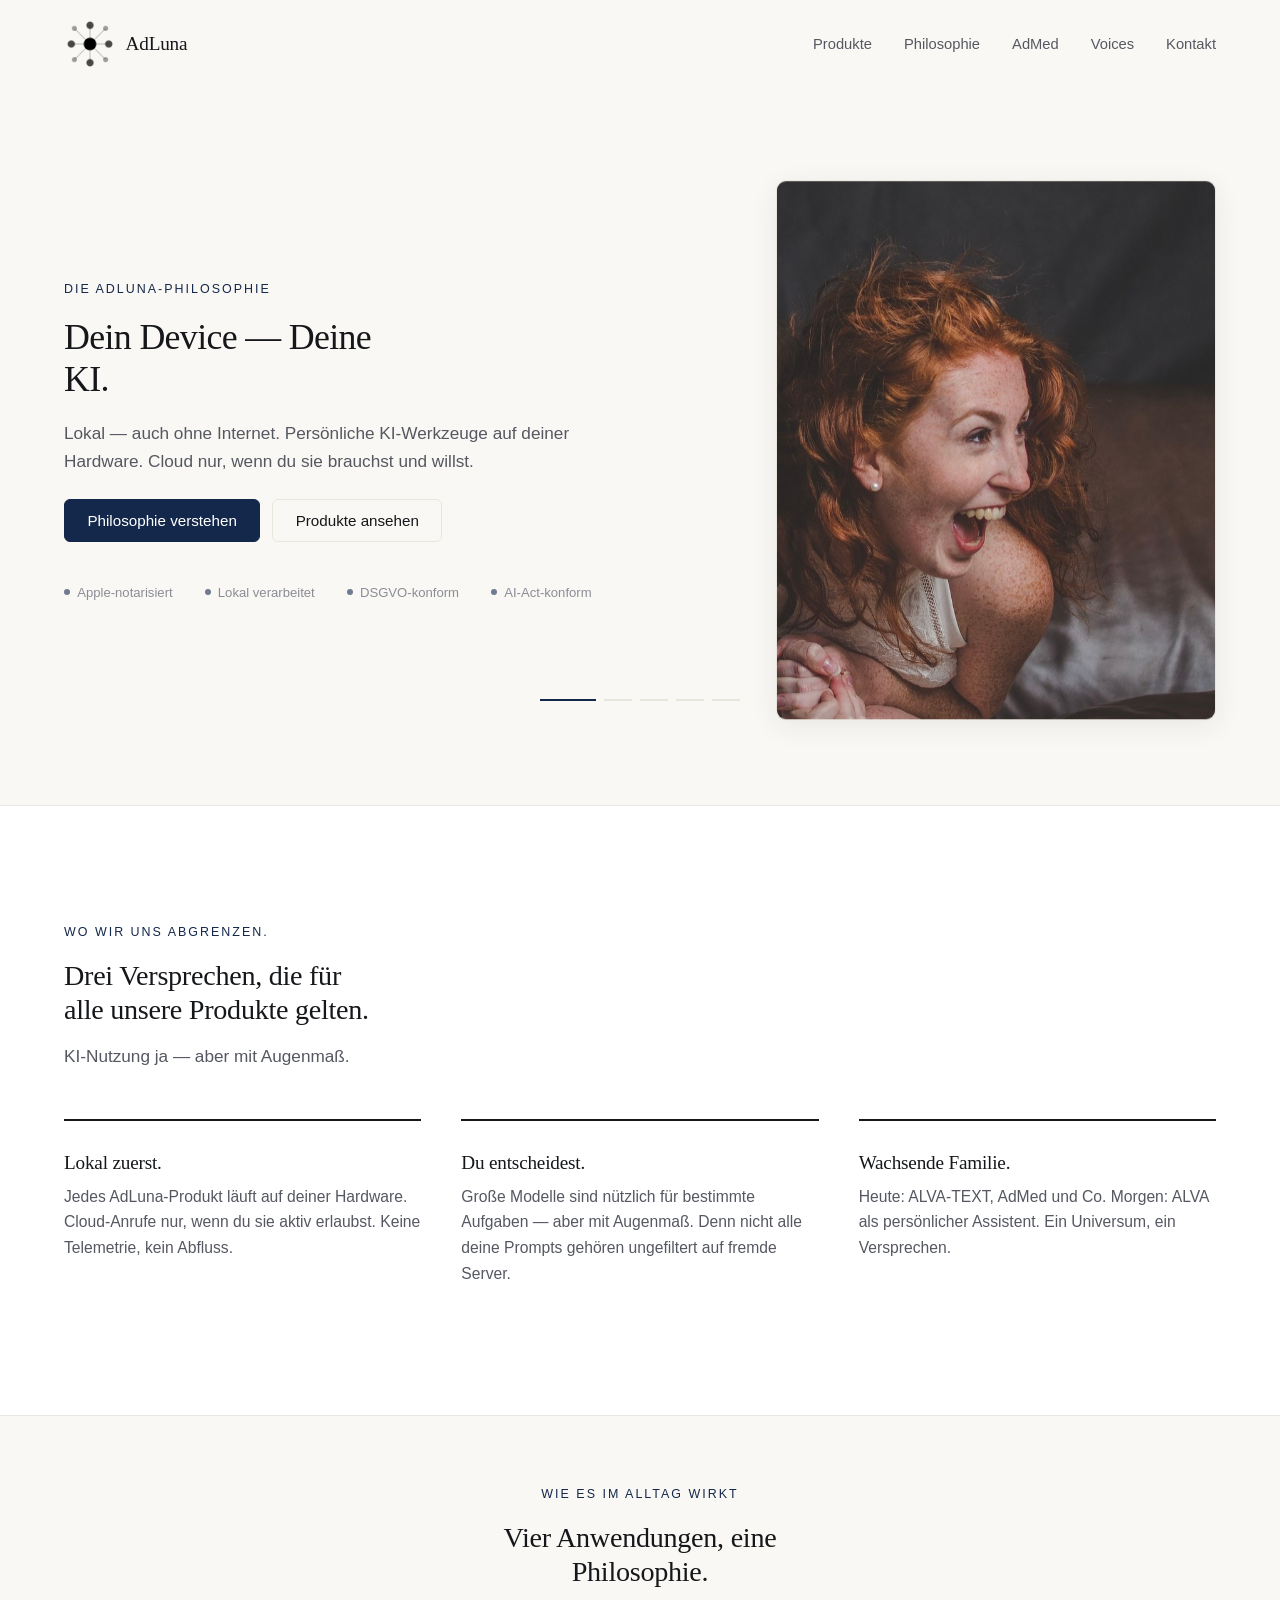
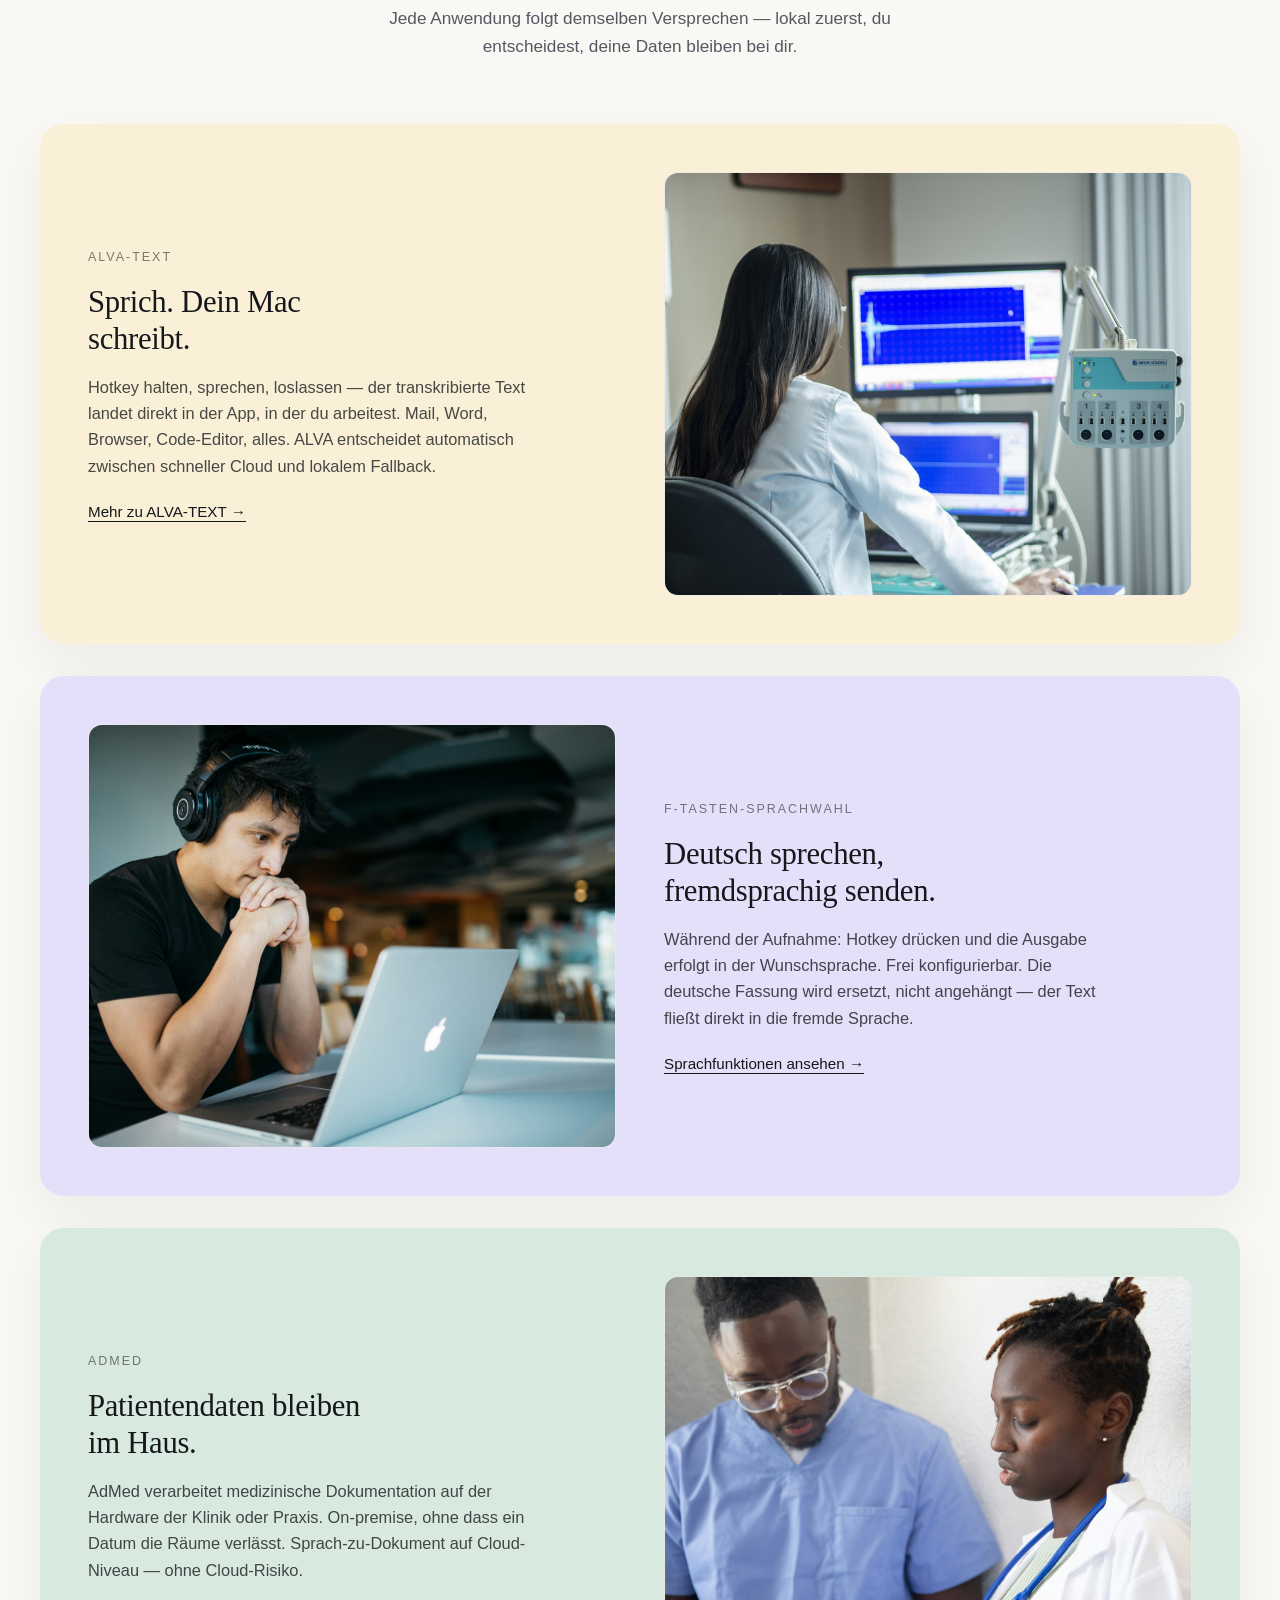
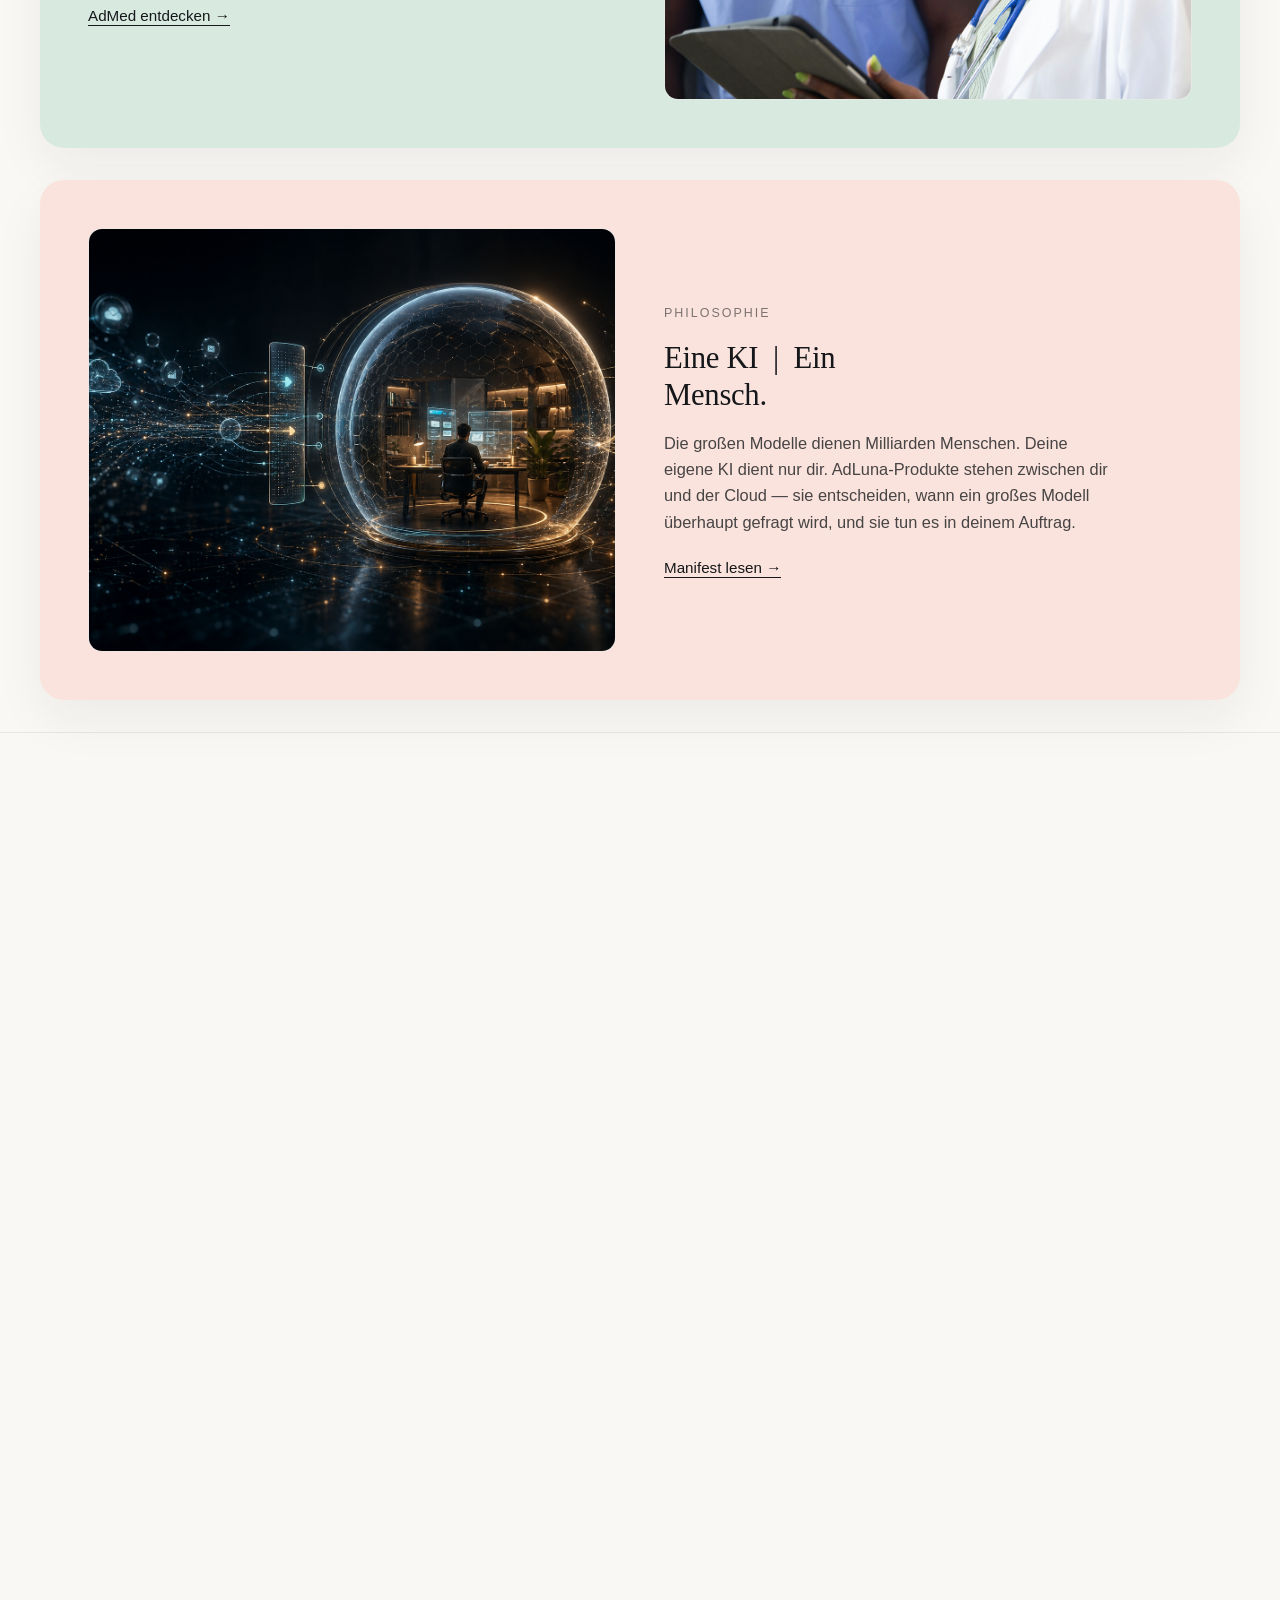
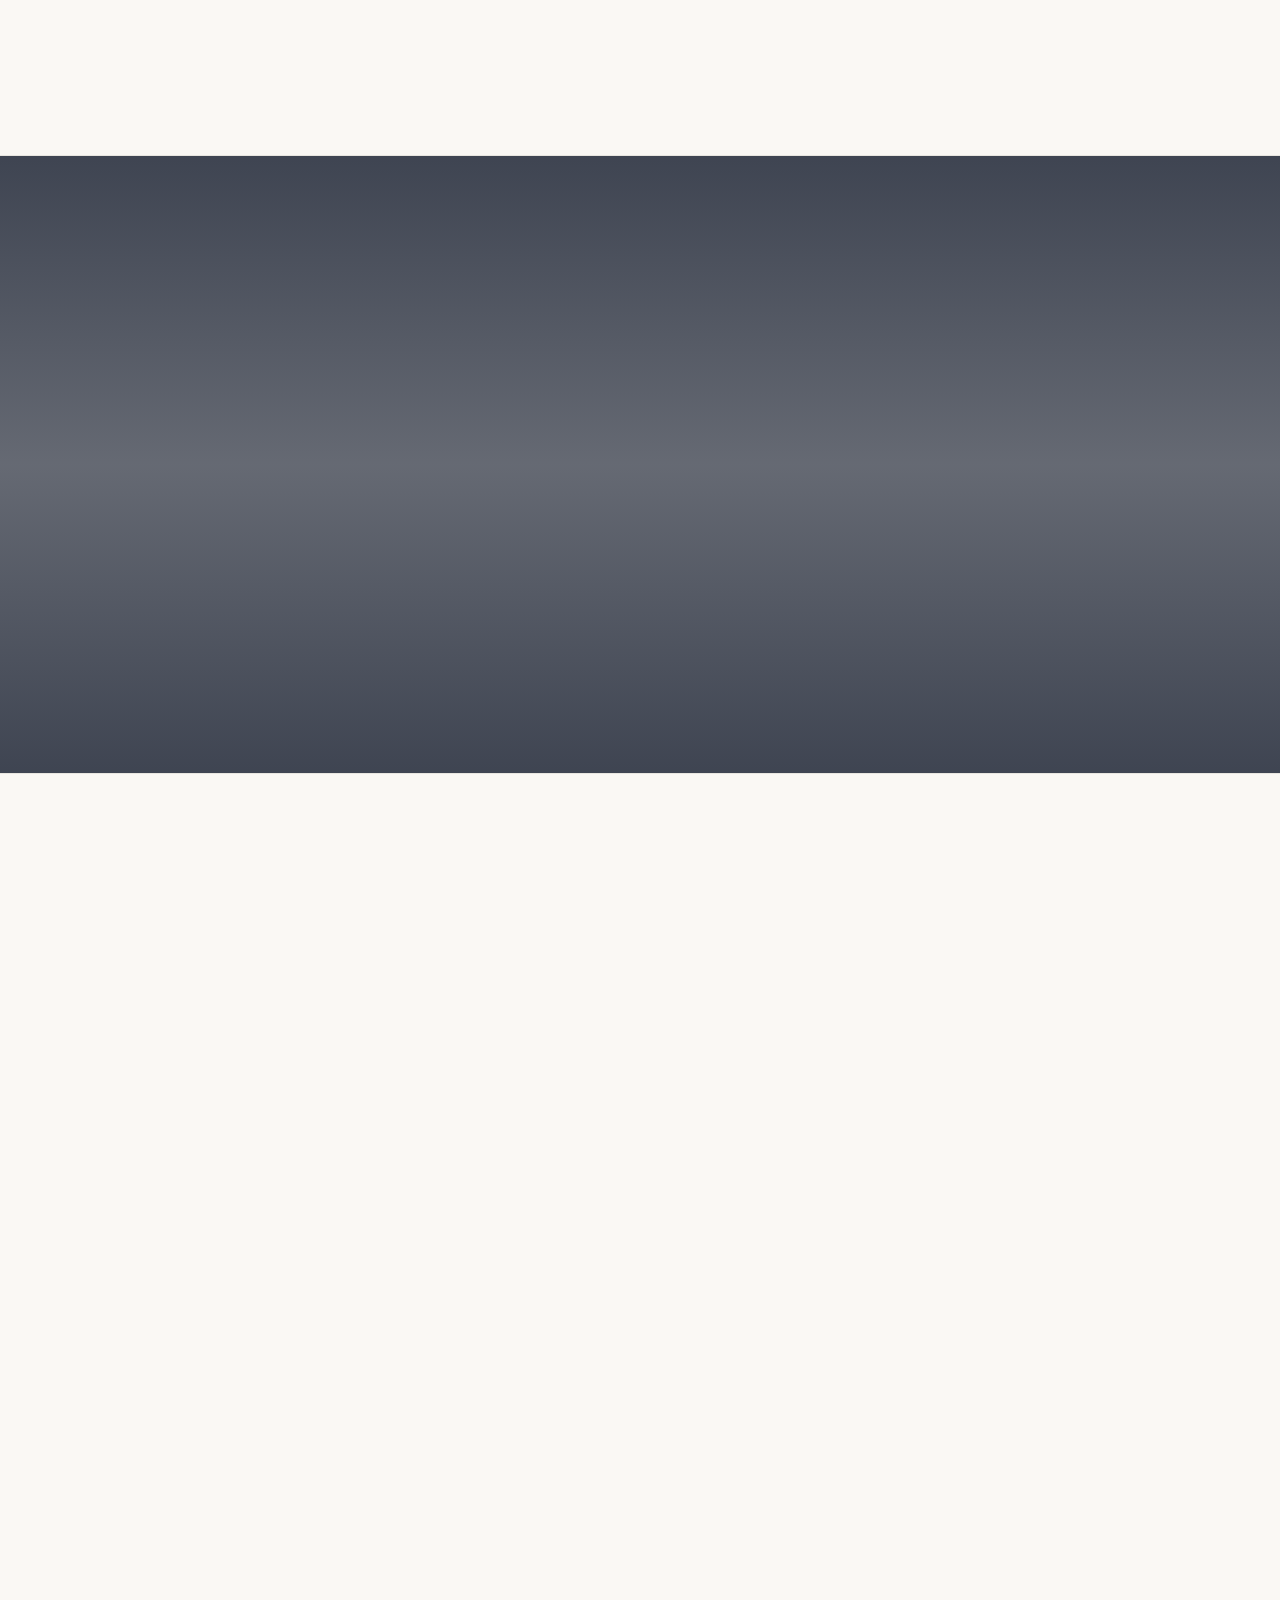
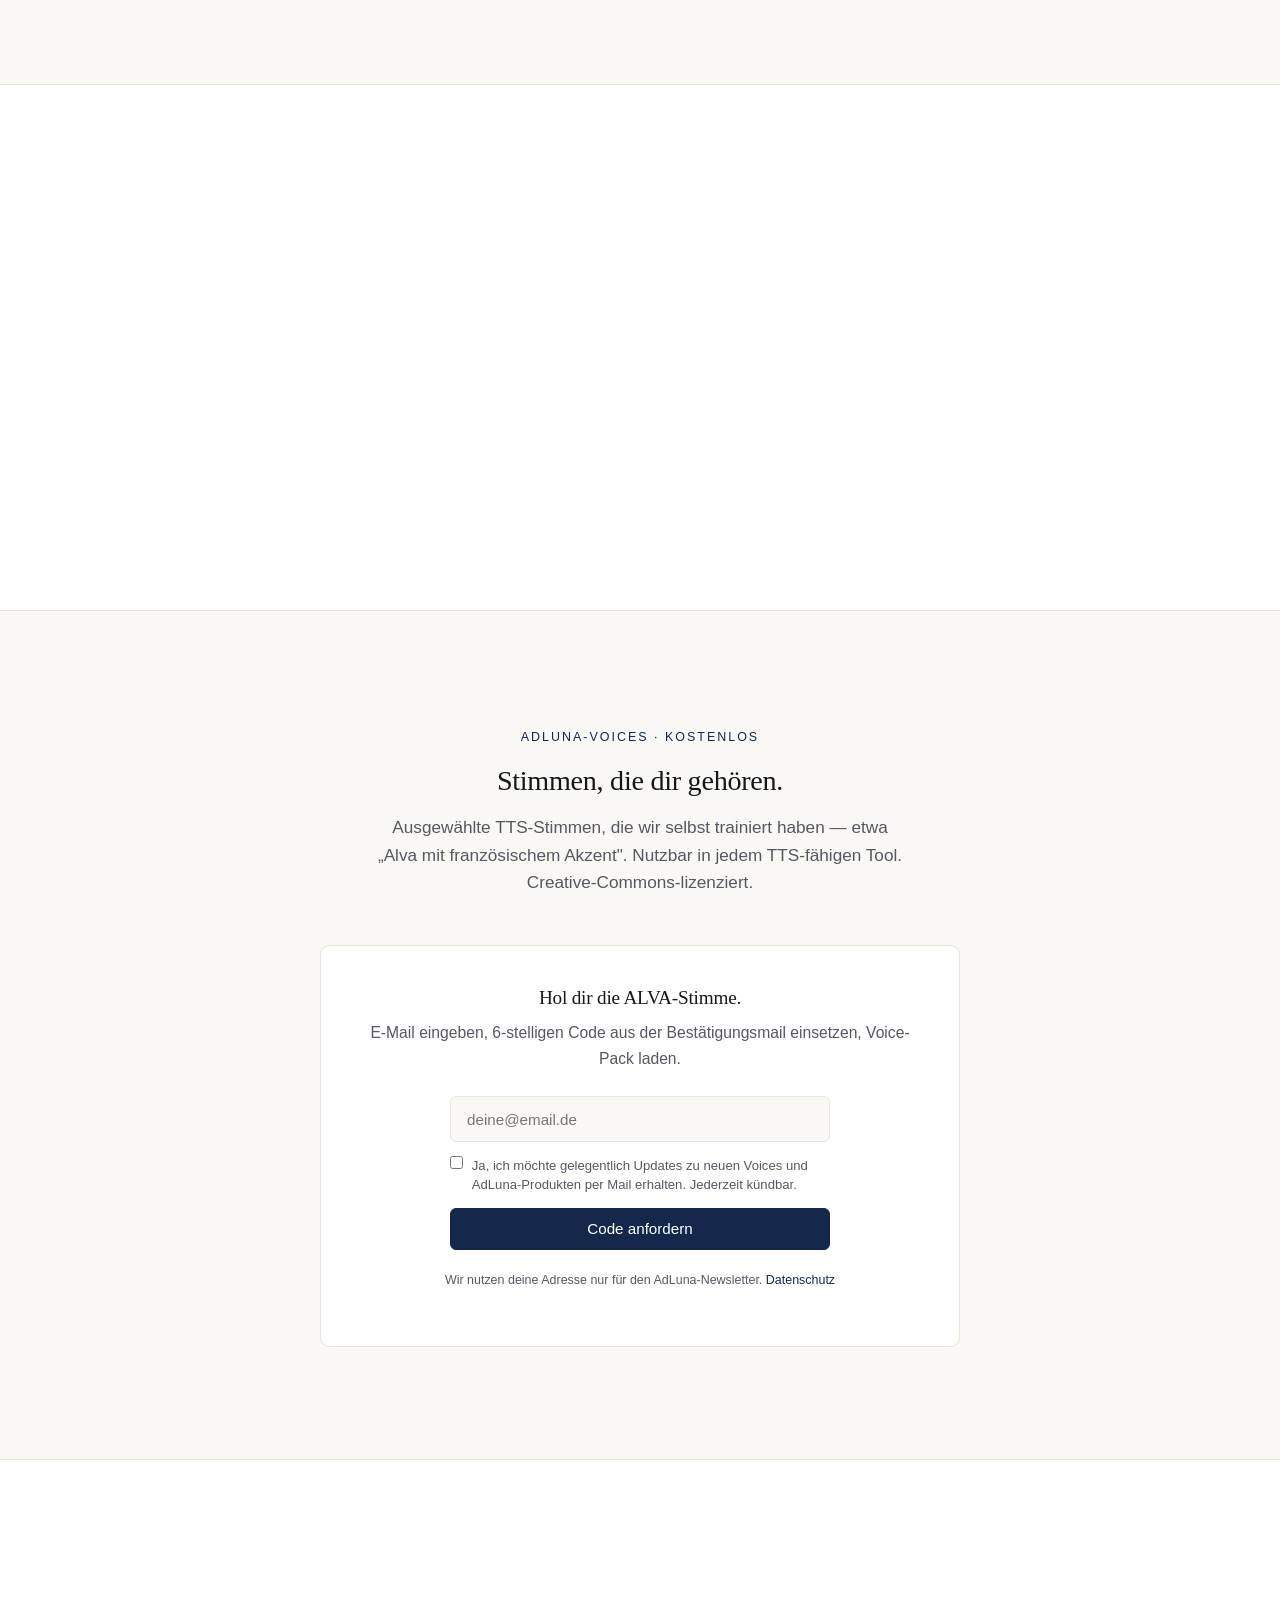
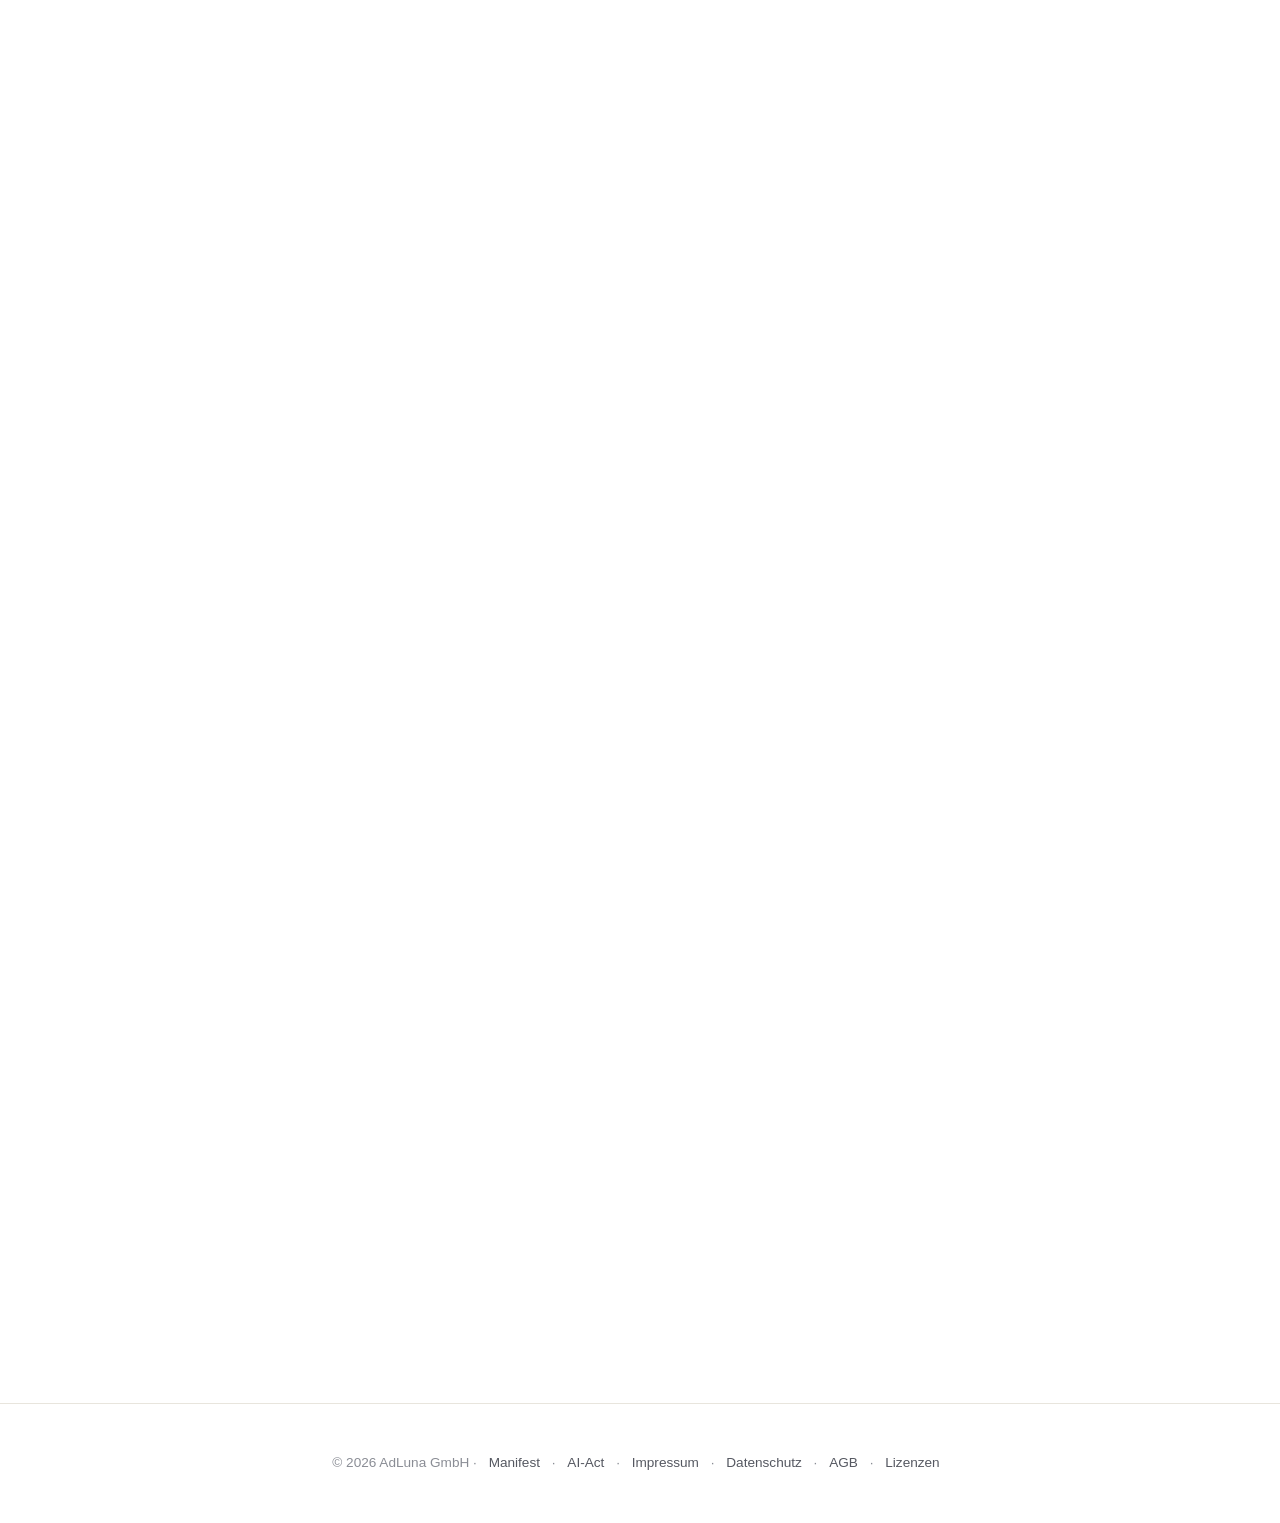
==== commit df8aac6d: "web: update AdLuna ALVA-TEXT page for v3.1" ====
--- a/web/adluna/index.html
+++ b/web/adluna/index.html
@@ -137,9 +137,9 @@
             <div class="swiper-slide">
                 <div class="v3-hero-slide">
                     <div class="v3-hero-text">
-                        <span class="v3-eyebrow v3-eyebrow-accent">ALVA-TEXT · kostenlos</span>
-                        <h1 class="v3">Tippen war gestern.</h1>
-                        <p class="v3-lead">Du sprichst — dein Computer schreibt. In jeder Sprache, lokal, ohne Cloud-Zwang. Egal ob Prompt, E-Mail oder WhatsApp mit Emojis.</p>
+                        <span class="v3-eyebrow v3-eyebrow-accent">ALVA-TEXT 3.1 · neues Update</span>
+                        <h1 class="v3">Sprich. Übersetze. Prompte. Lass vorlesen.</h1>
+                        <p class="v3-lead">Das große Alltags-Update für macOS: Diktat direkt in jede App, Control-L für Übersetzung, Control-P für bessere Prompts und Vivienne zum Vorlesen markierter Texte.</p>
                         <div class="v3-btn-row">
                             <a href="https://github.com/Alper-Scheel/alper-scheel/releases/latest/download/ALVA-TEXT.dmg" class="v3-btn v3-btn-primary" download>ALVA-TEXT herunterladen</a>
                             <a href="alva-text.html" class="v3-btn v3-btn-ghost">Funktionen ansehen</a>
@@ -205,7 +205,7 @@
         <div class="v3-stack-text">
             <span class="v3-eyebrow">ALVA-TEXT</span>
             <h2>Sprich. Dein Mac schreibt.</h2>
-            <p>Hotkey halten, sprechen, loslassen — der transkribierte Text landet direkt in der App, in der du arbeitest. WhatsApp, Mail, Word, alles. Whisper läuft komplett lokal auf deinem Mac, keine Cloud.</p>
+            <p>Hotkey halten, sprechen, loslassen — der transkribierte Text landet direkt in der App, in der du arbeitest. Mail, Word, Browser, Code-Editor, alles. ALVA entscheidet automatisch zwischen schneller Cloud und lokalem Fallback.</p>
             <a href="alva-text.html">Mehr zu ALVA-TEXT →</a>
         </div>
         <div class="v3-stack-visual">
@@ -318,7 +318,7 @@
     <div class="v3-container v3-reveal v3-parallax-content" style="text-align: center;">
         <span class="v3-eyebrow v3-eyebrow-accent">Sofort nutzbar</span>
         <h2 class="v3" style="margin-left: auto; margin-right: auto;">ALVA-TEXT — kostenlos, lokal, sofort.</h2>
-        <p class="v3-lead" style="margin-left: auto; margin-right: auto;">Diktat-Tool für macOS. Whisper auf deinem Mac, kein API-Schlüssel nötig. Optional: OpenAI für Höflich-Modus, Übersetzungen.</p>
+        <p class="v3-lead" style="margin-left: auto; margin-right: auto;">Diktat-Tool für macOS. Lokal zuerst, Cloud nur wenn sie schnell genug ist. Neu in 3.1: Prompt-Optimierung, Schnellübersetzung und Vorlesen mit Vivienne.</p>
         <div class="v3-btn-row" style="justify-content: center; margin-top: 1rem;">
             <a href="https://github.com/Alper-Scheel/alper-scheel/releases/latest/download/ALVA-TEXT.dmg" class="v3-btn v3-btn-primary" download>ALVA-TEXT.dmg herunterladen</a>
             <a href="alva-text.html" class="v3-btn v3-btn-ghost">Funktionen im Detail</a>
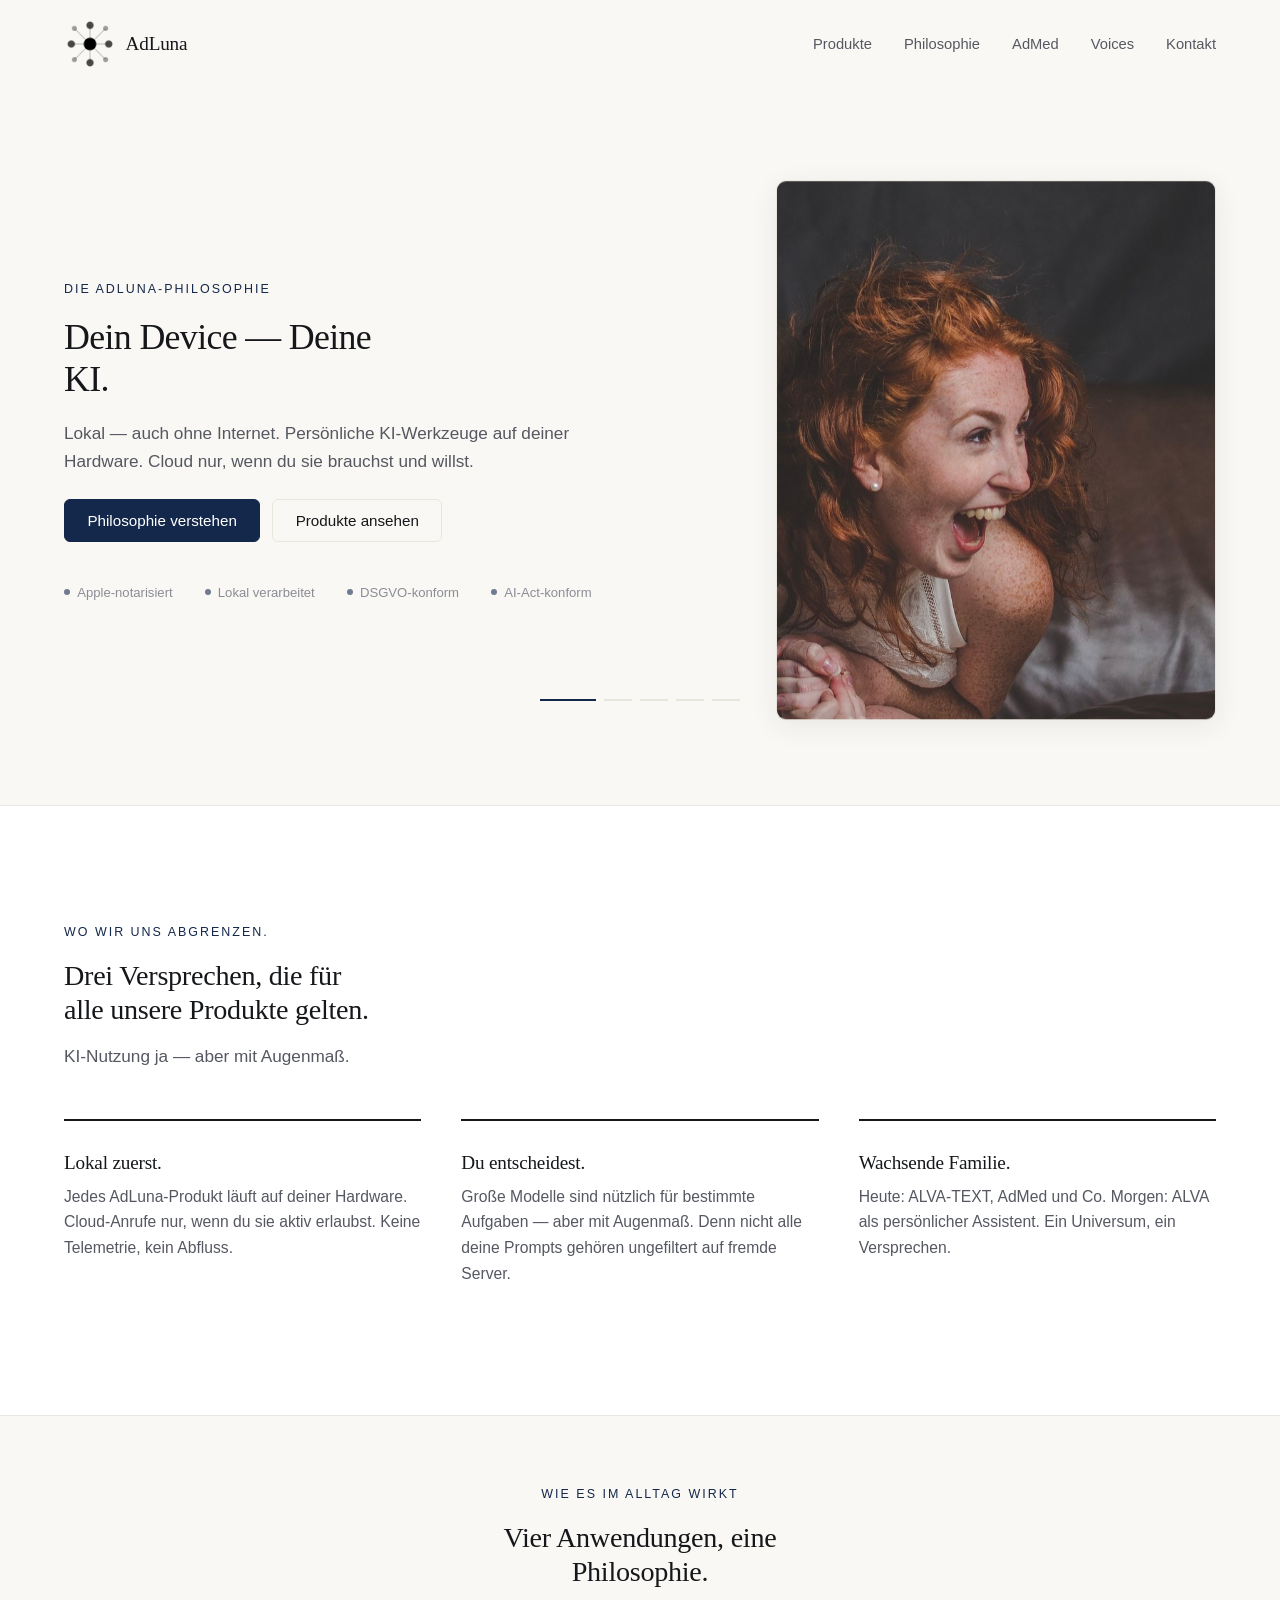
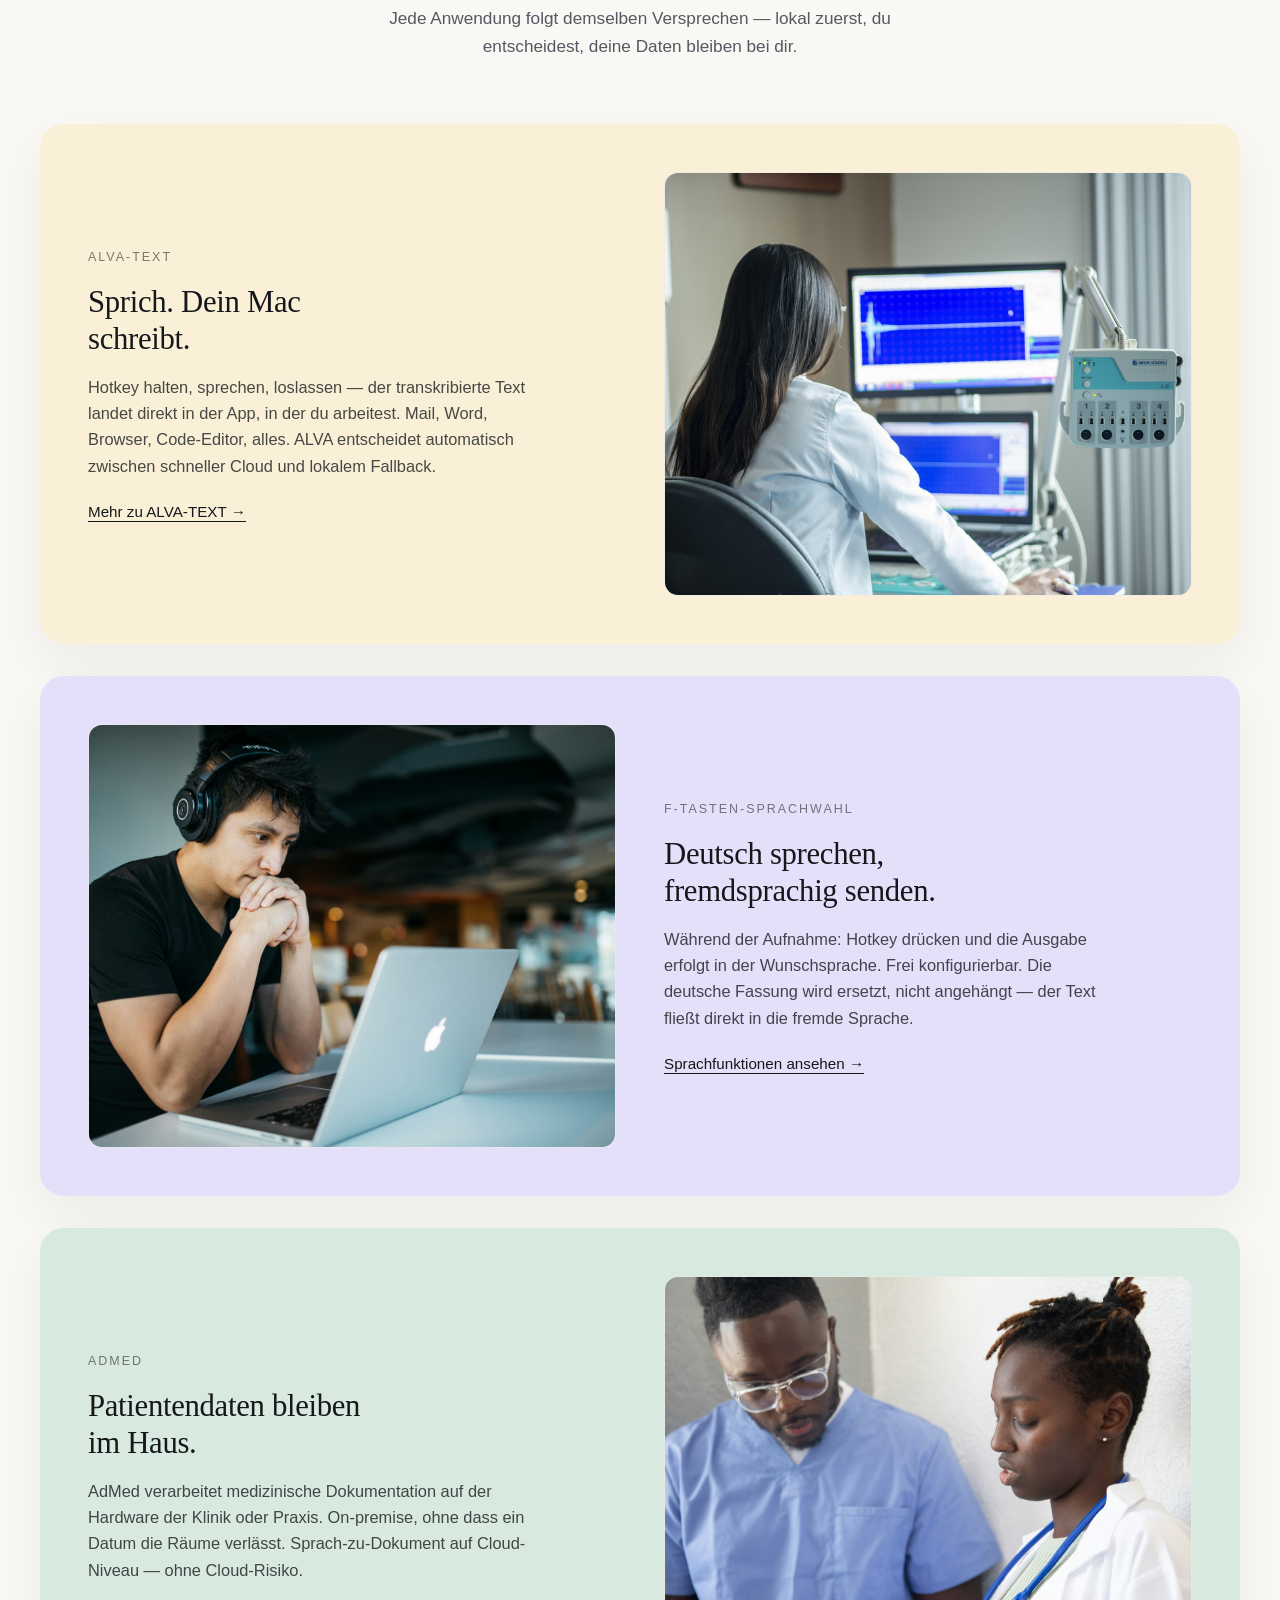
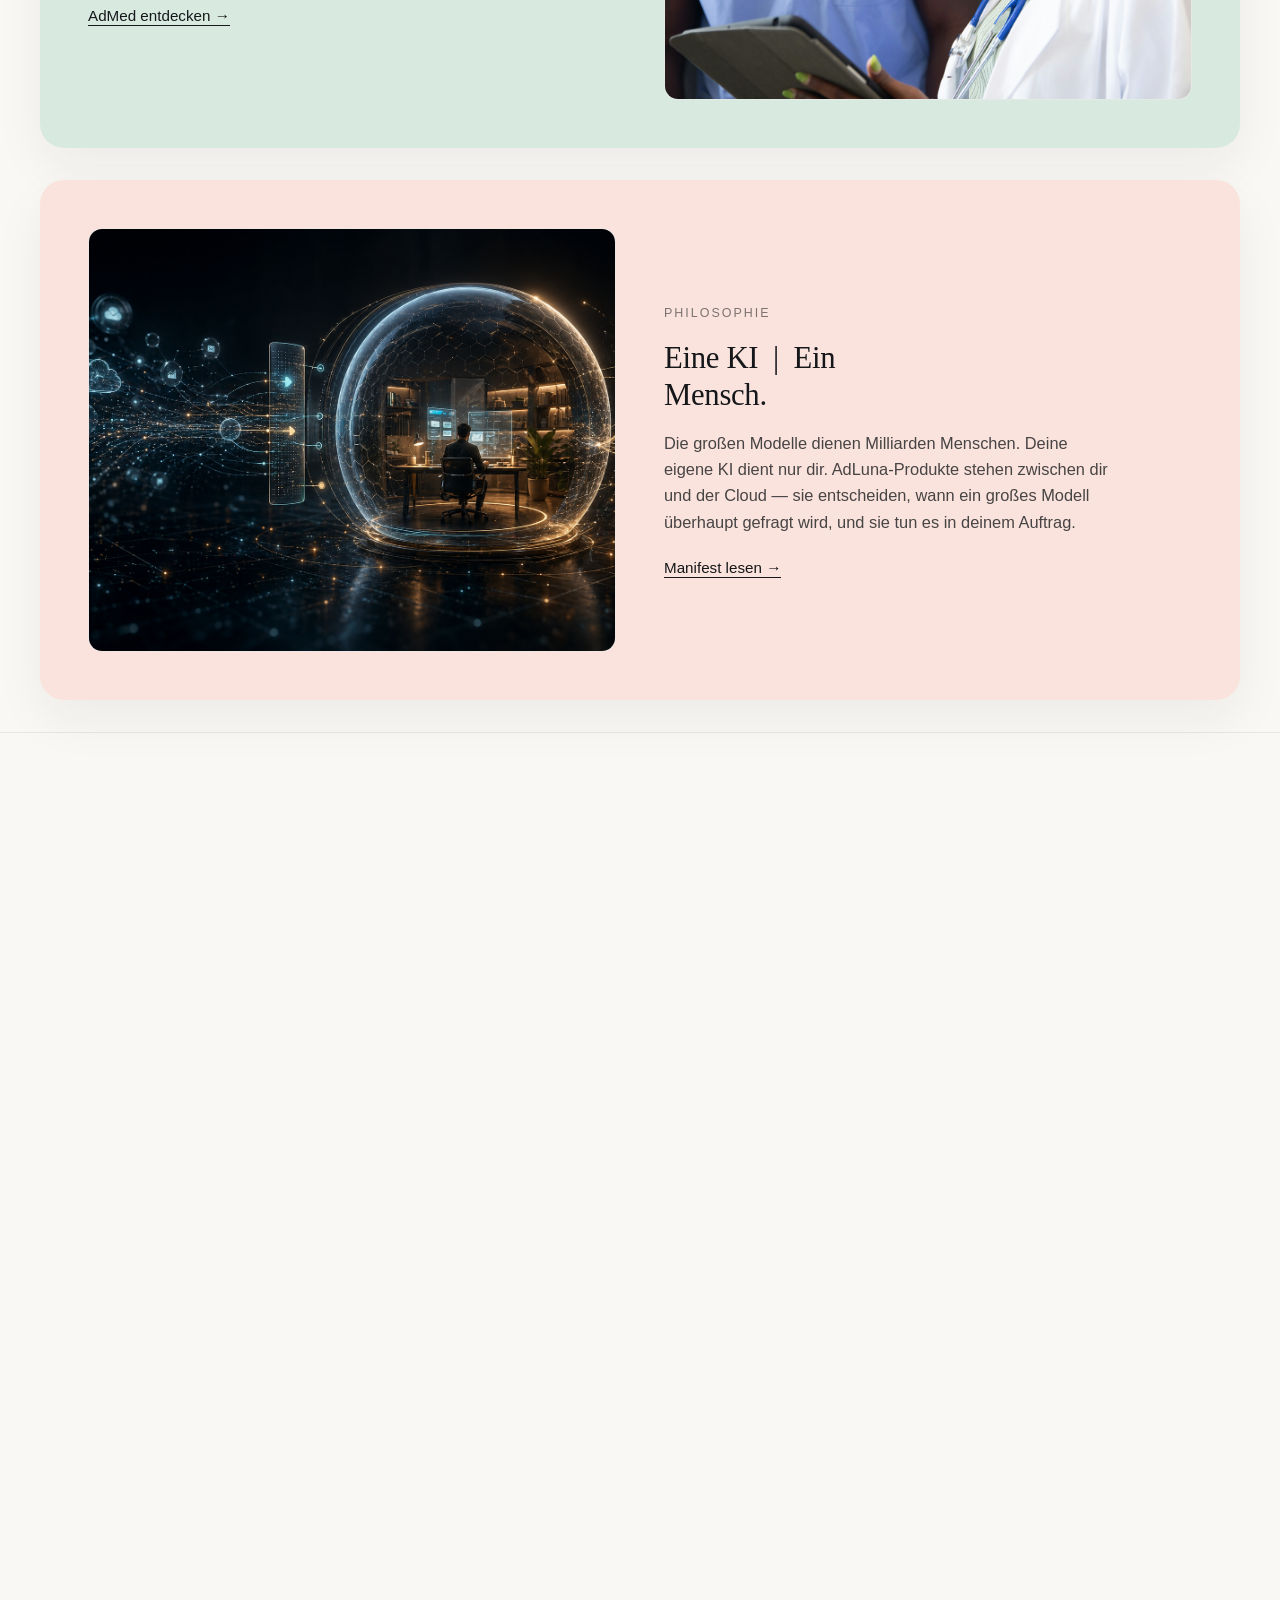
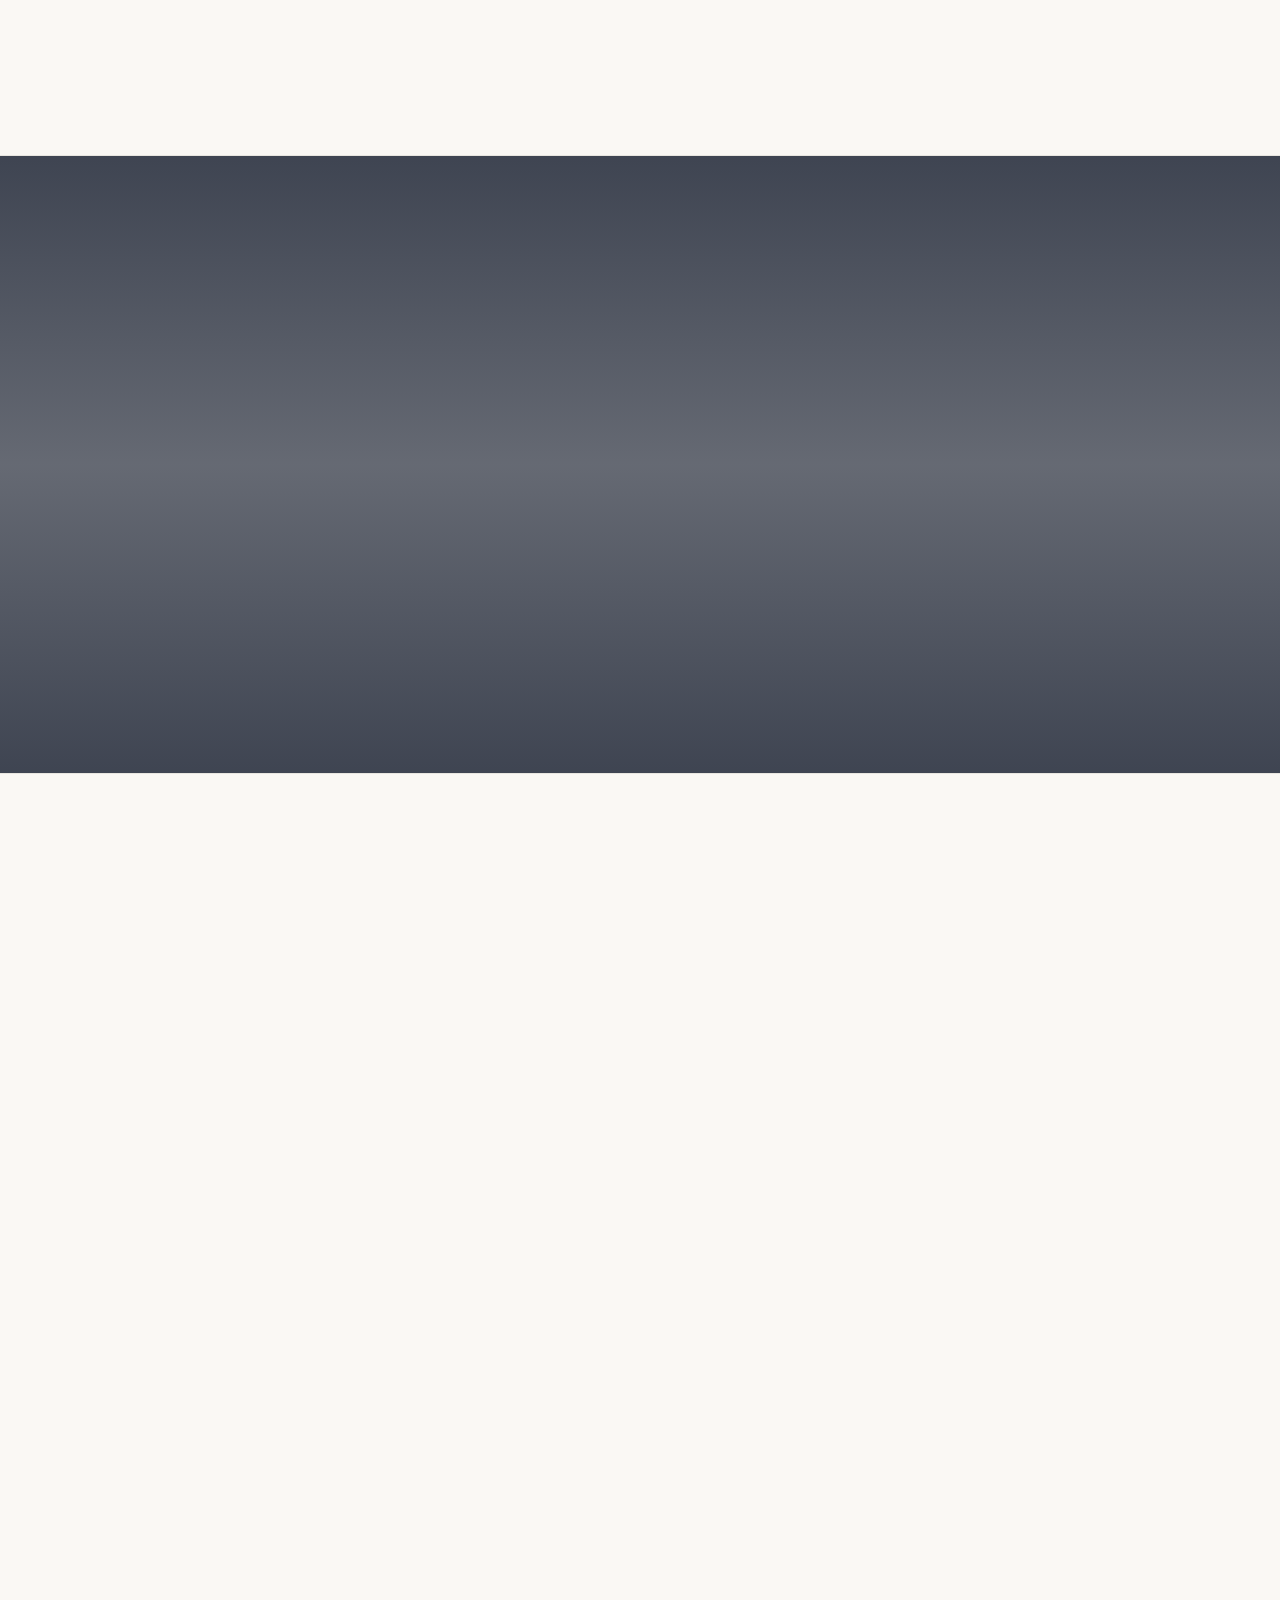
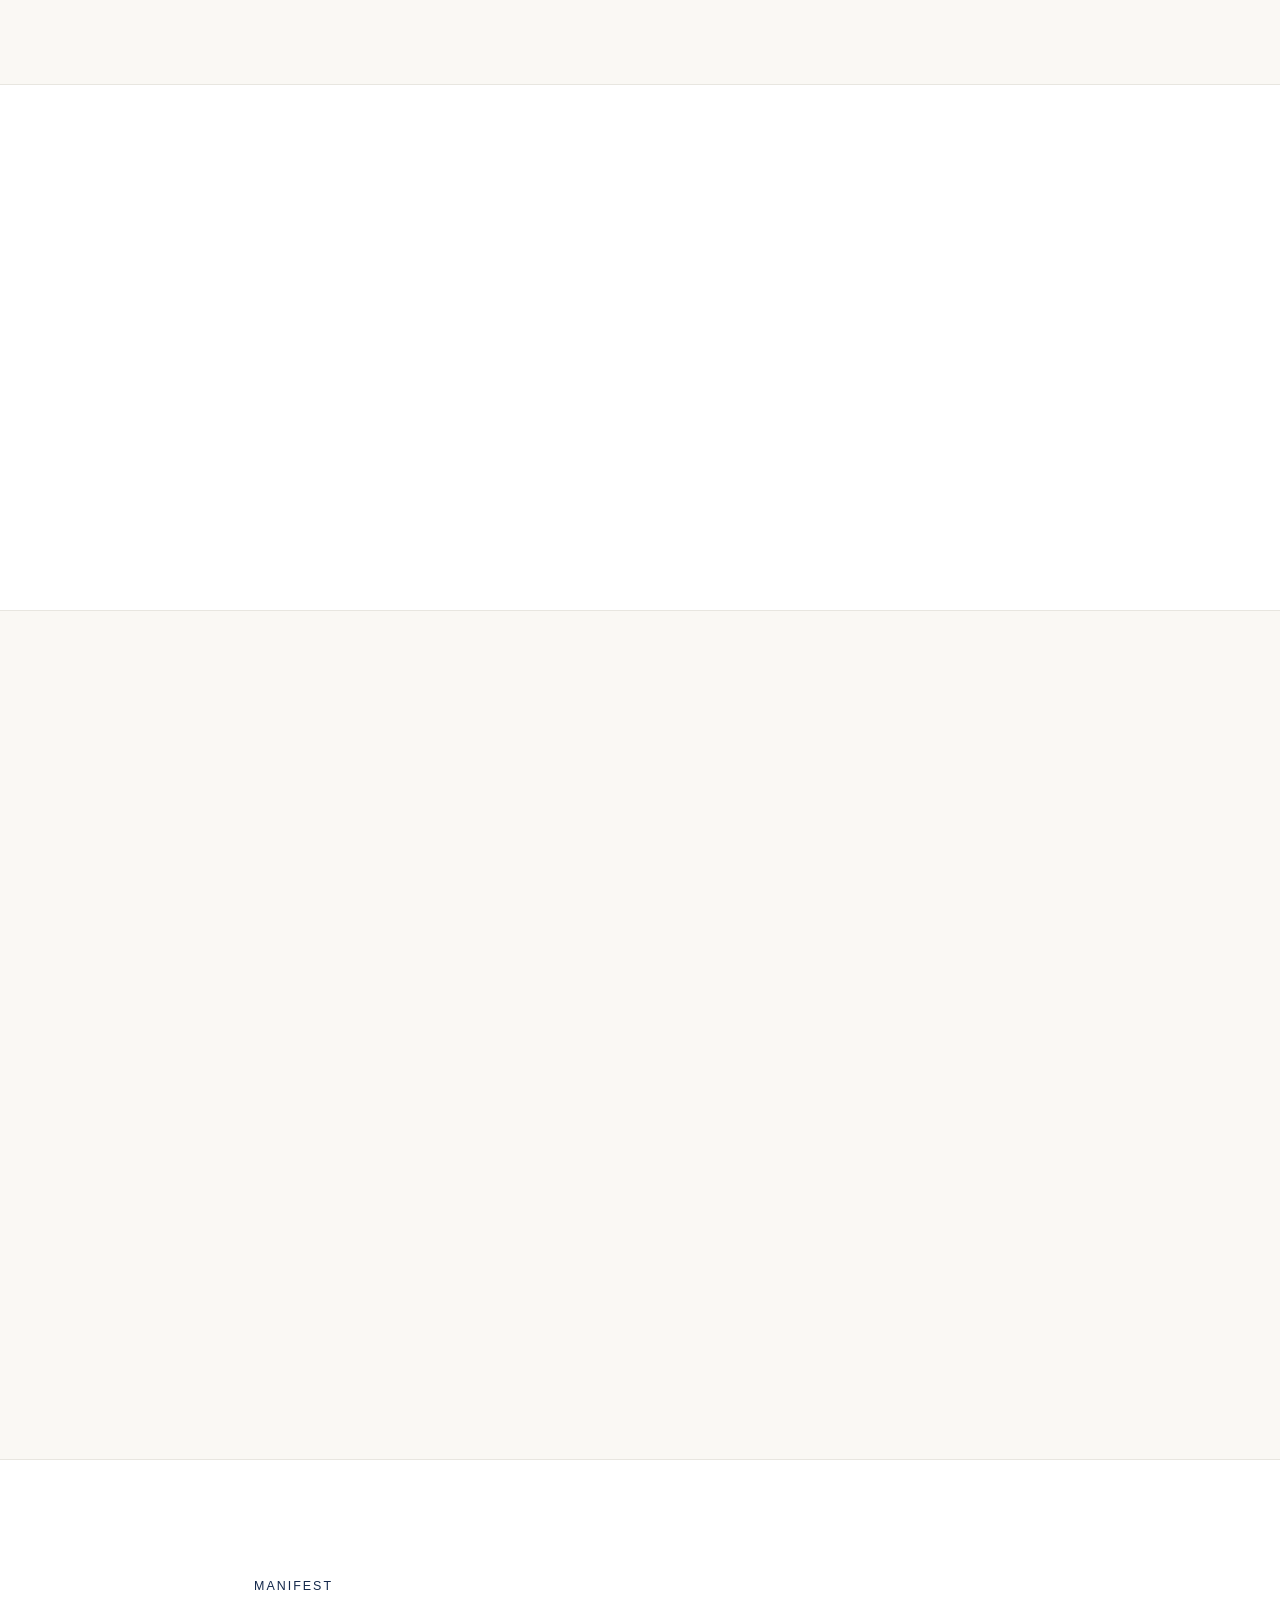
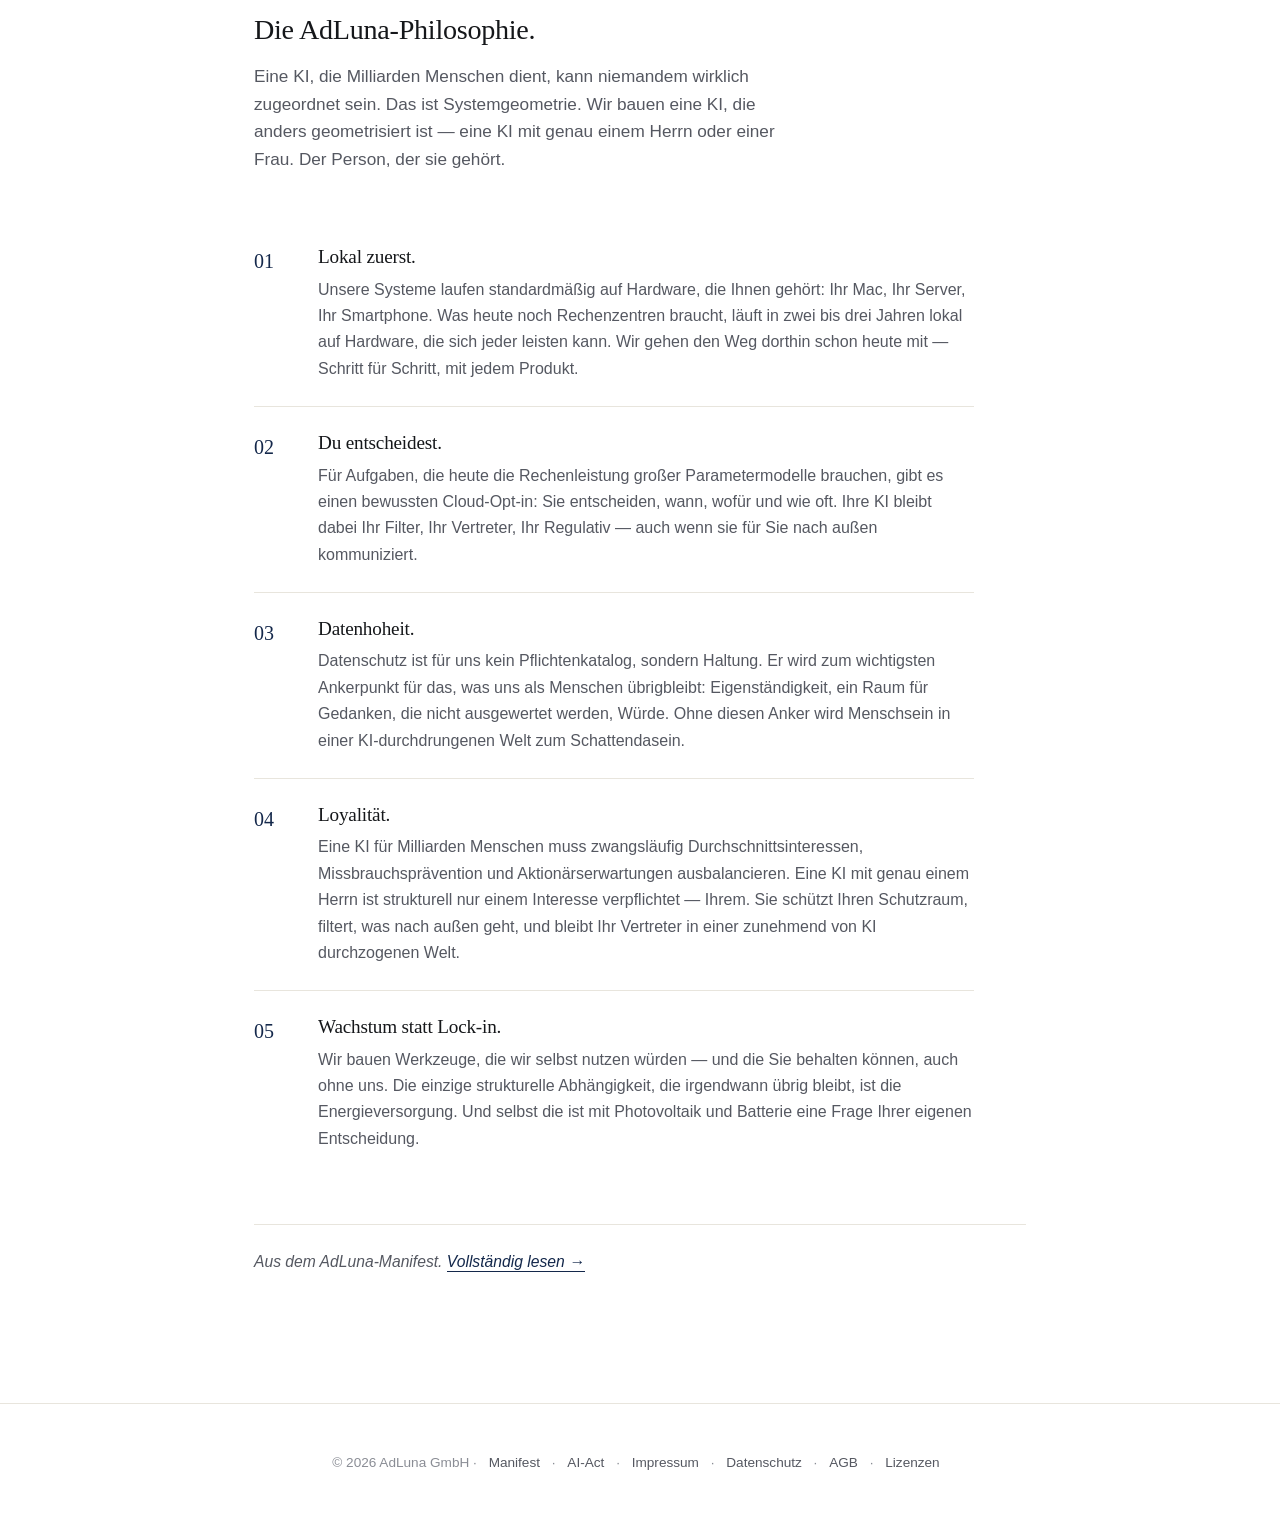
==== commit fb354fb5: "Update ALVA-TEXT v3.1 download links" ====
--- a/web/adluna/index.html
+++ b/web/adluna/index.html
@@ -141,7 +141,7 @@
                         <h1 class="v3">Sprich. Übersetze. Prompte. Lass vorlesen.</h1>
                         <p class="v3-lead">Das große Alltags-Update für macOS: Diktat direkt in jede App, Control-L für Übersetzung, Control-P für bessere Prompts und Vivienne zum Vorlesen markierter Texte.</p>
                         <div class="v3-btn-row">
-                            <a href="https://github.com/Alper-Scheel/alper-scheel/releases/latest/download/ALVA-TEXT.dmg" class="v3-btn v3-btn-primary" download>ALVA-TEXT herunterladen</a>
+                            <a href="https://github.com/Alper-Scheel/alper-scheel/releases/download/v3.1.1/ALVA-TEXT.dmg" class="v3-btn v3-btn-primary" download>ALVA-TEXT herunterladen</a>
                             <a href="alva-text.html" class="v3-btn v3-btn-ghost">Funktionen ansehen</a>
                         </div>
                     </div>
@@ -320,11 +320,11 @@
         <h2 class="v3" style="margin-left: auto; margin-right: auto;">ALVA-TEXT — kostenlos, lokal, sofort.</h2>
         <p class="v3-lead" style="margin-left: auto; margin-right: auto;">Diktat-Tool für macOS. Lokal zuerst, Cloud nur wenn sie schnell genug ist. Neu in 3.1: Prompt-Optimierung, Schnellübersetzung und Vorlesen mit Vivienne.</p>
         <div class="v3-btn-row" style="justify-content: center; margin-top: 1rem;">
-            <a href="https://github.com/Alper-Scheel/alper-scheel/releases/latest/download/ALVA-TEXT.dmg" class="v3-btn v3-btn-primary" download>ALVA-TEXT.dmg herunterladen</a>
+            <a href="https://github.com/Alper-Scheel/alper-scheel/releases/download/v3.1.1/ALVA-TEXT.dmg" class="v3-btn v3-btn-primary" download>ALVA-TEXT.dmg herunterladen</a>
             <a href="alva-text.html" class="v3-btn v3-btn-ghost">Funktionen im Detail</a>
         </div>
         <p class="v3-text" style="font-size: 0.85rem; margin-top: 1rem;">
-            Lieber als ZIP? <a href="https://github.com/Alper-Scheel/alper-scheel/releases/latest/download/ALVA-TEXT.zip" download>ALVA-TEXT.zip</a>
+            Lieber als ZIP? <a href="https://github.com/Alper-Scheel/alper-scheel/releases/download/v3.1.1/ALVA-TEXT.zip" download>ALVA-TEXT.zip</a>
         </p>
     </div>
 </section>
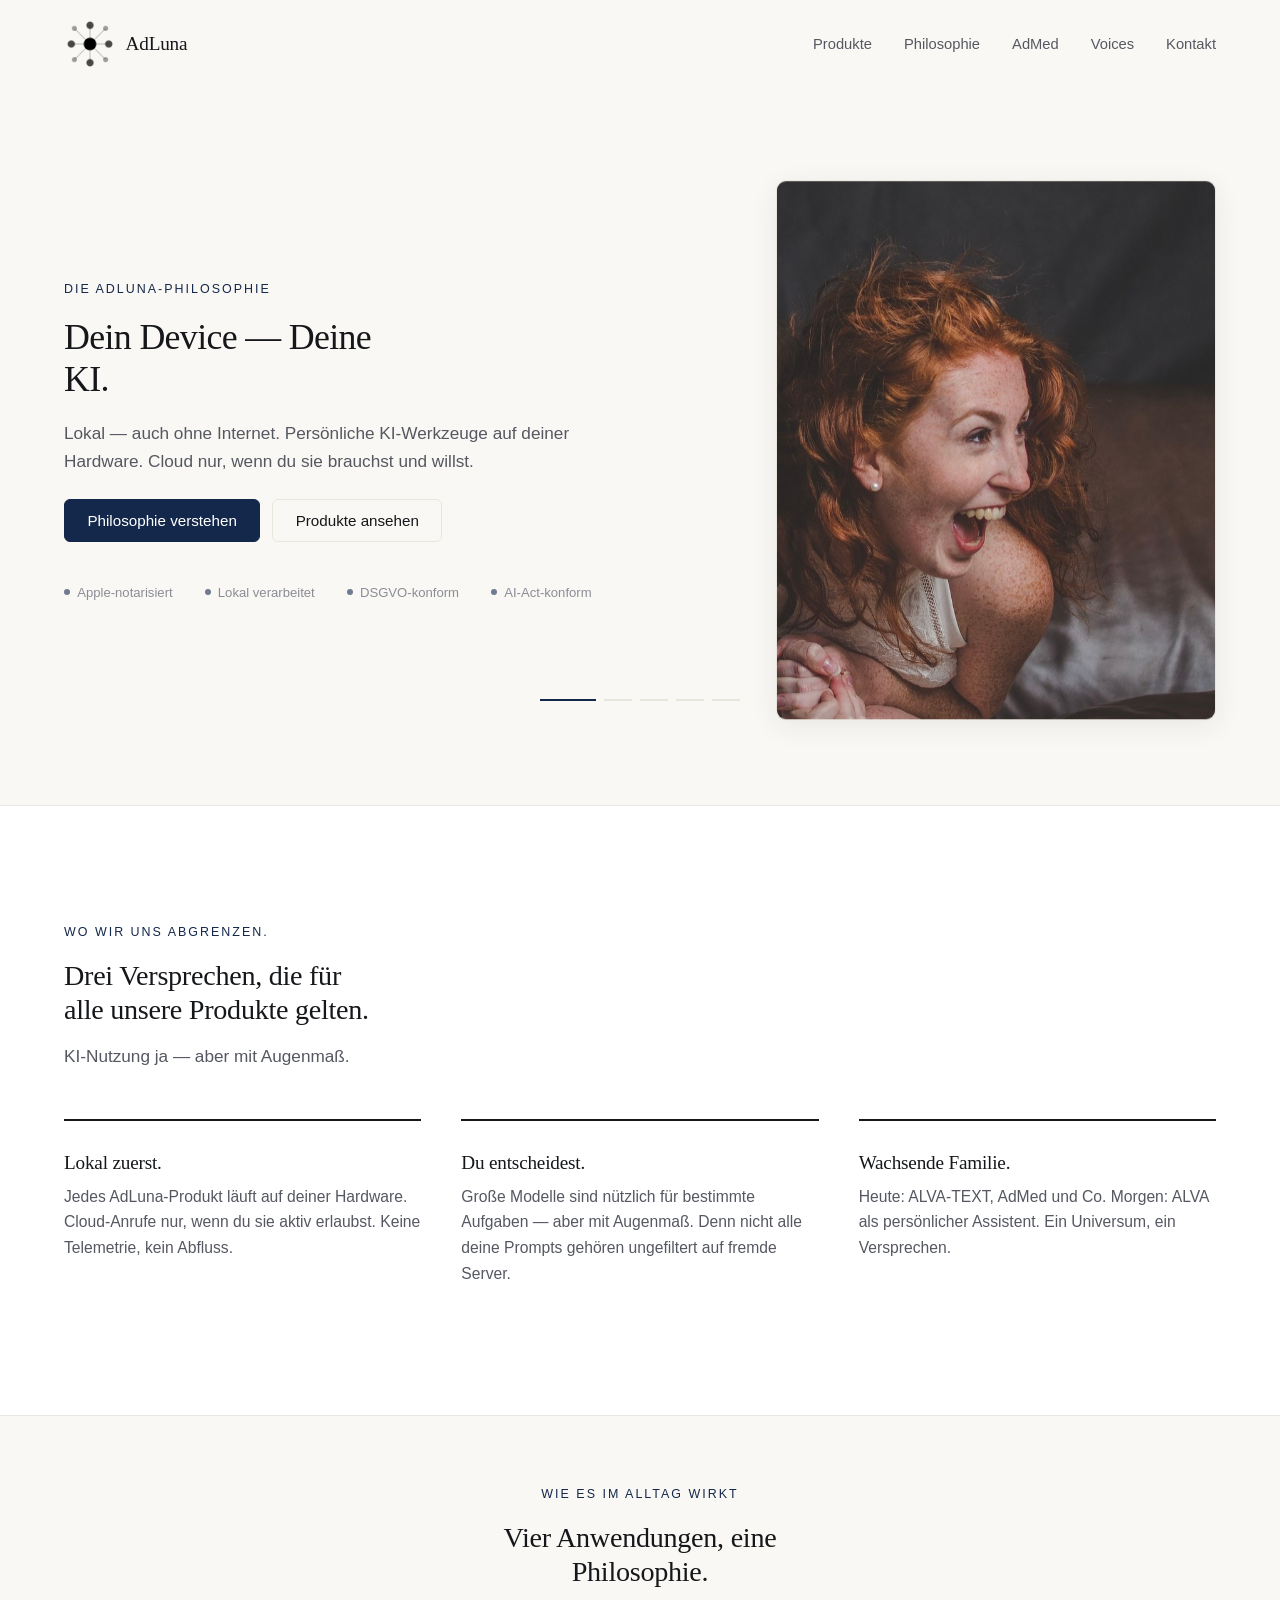
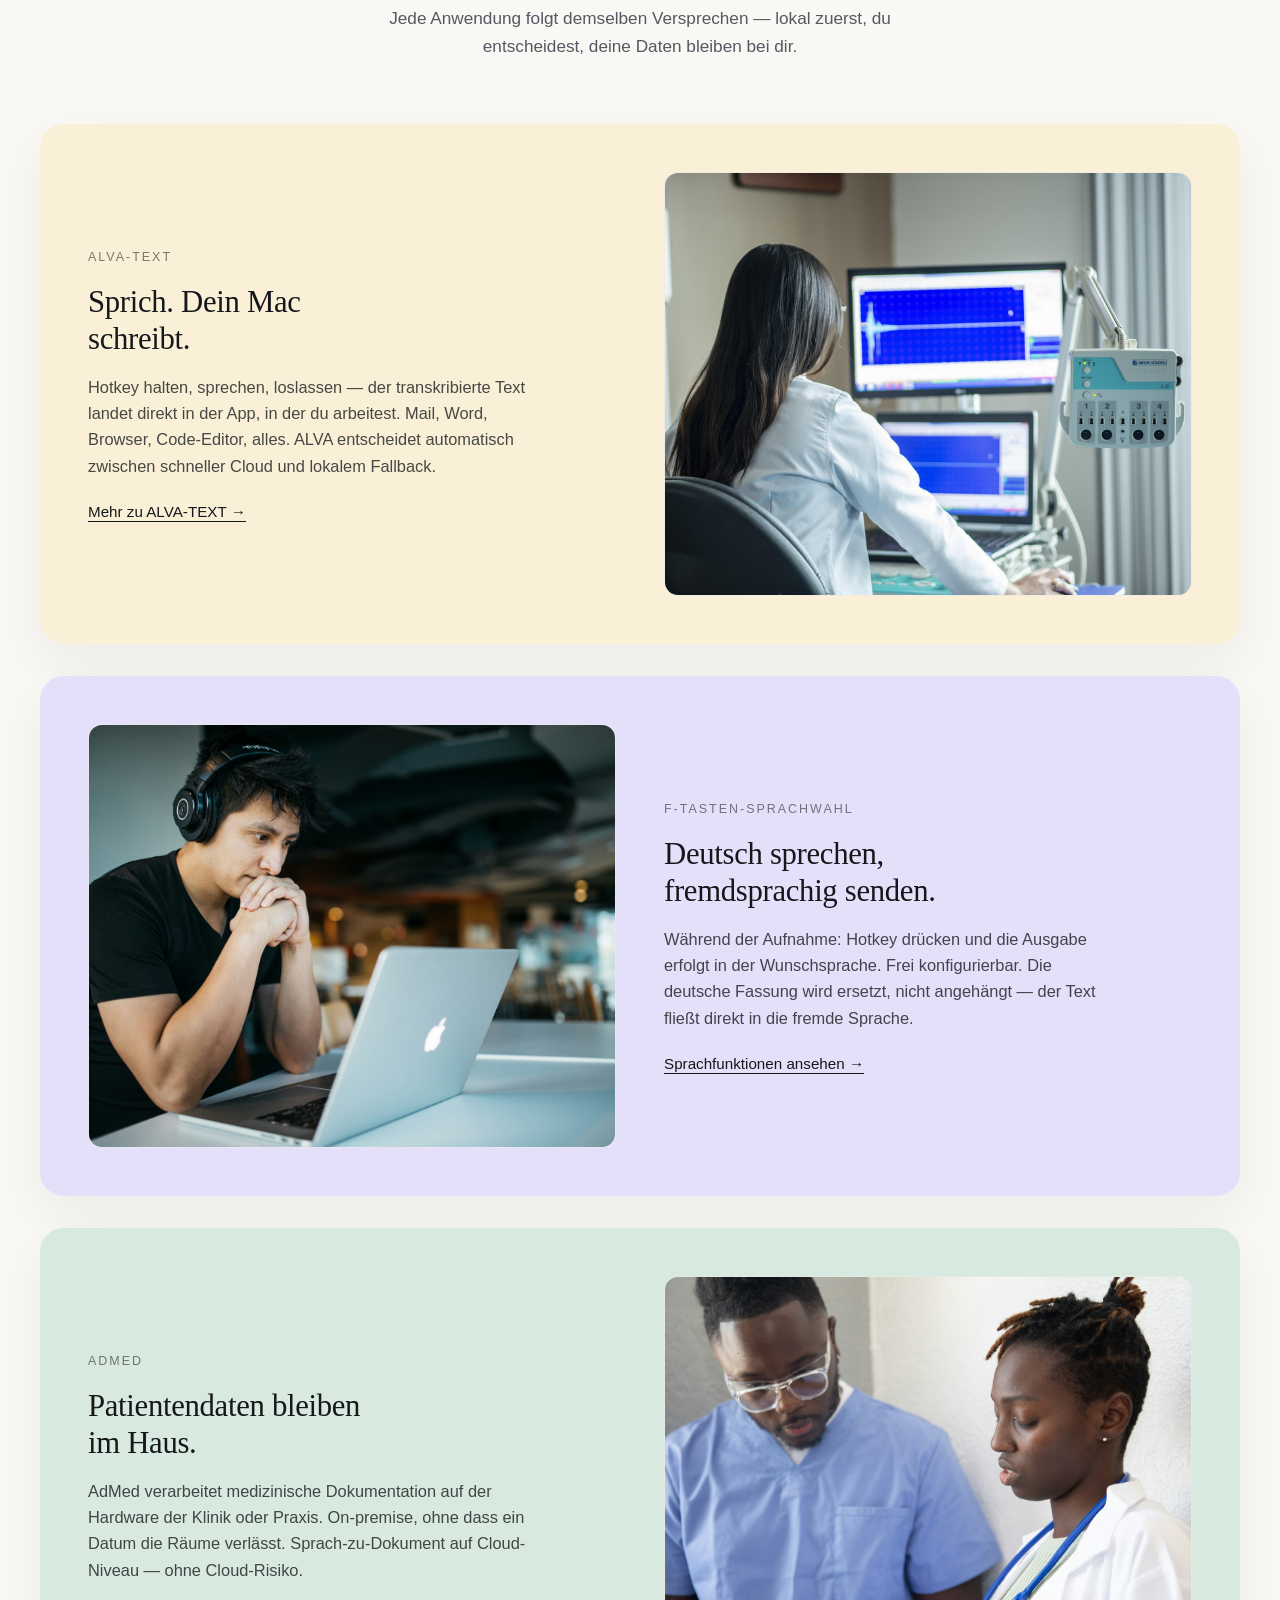
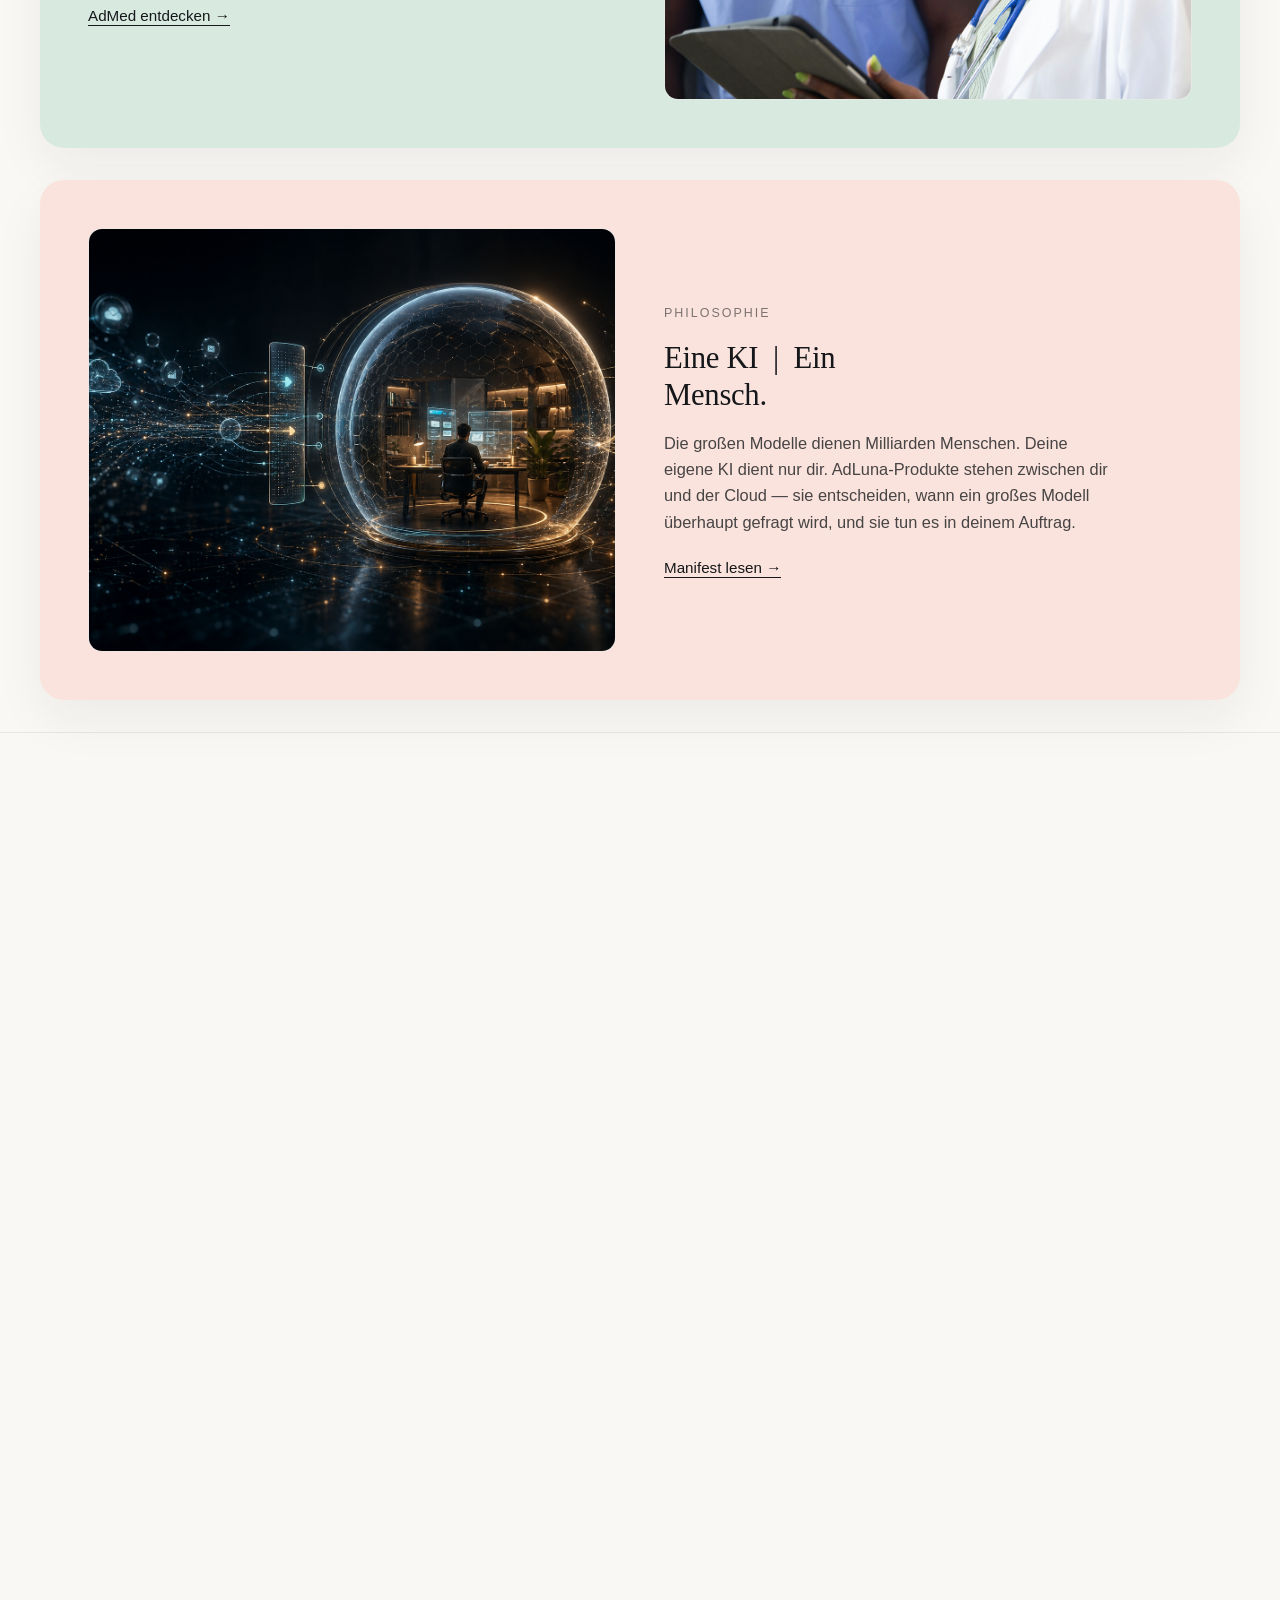
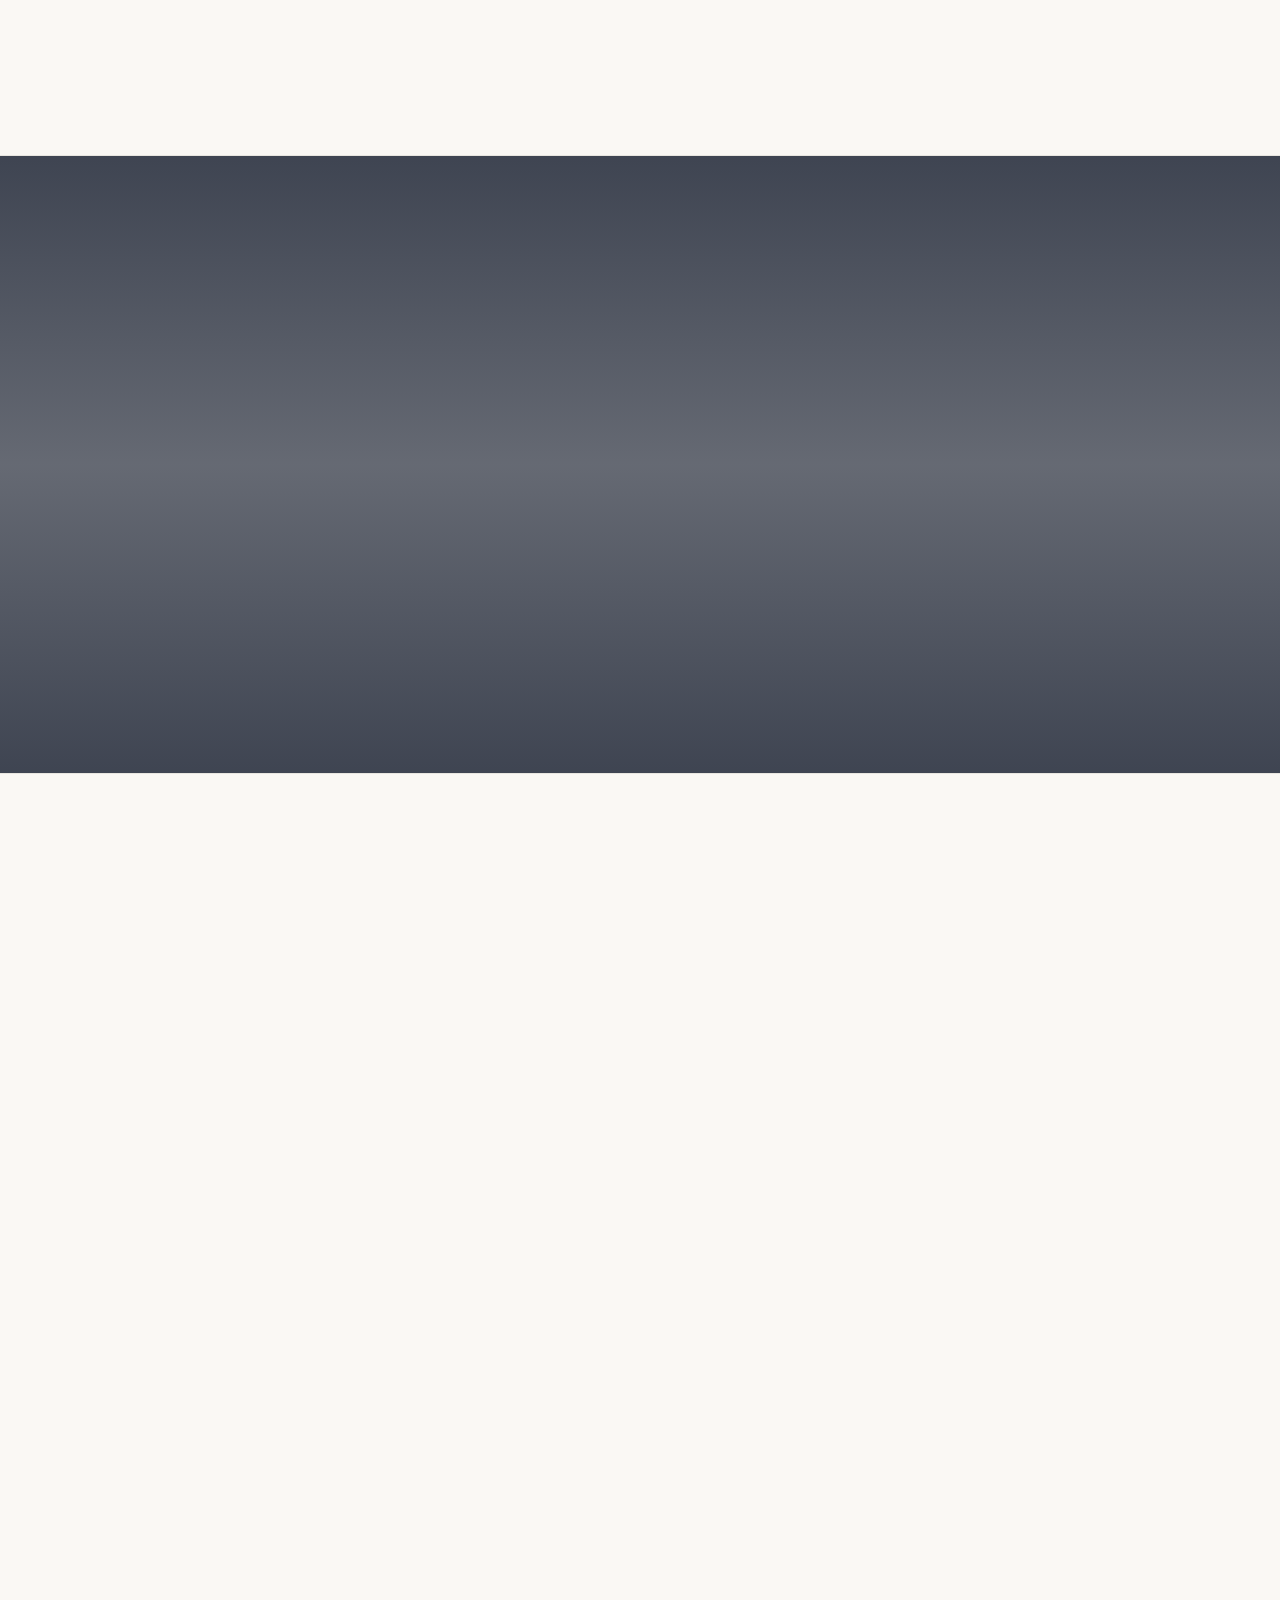
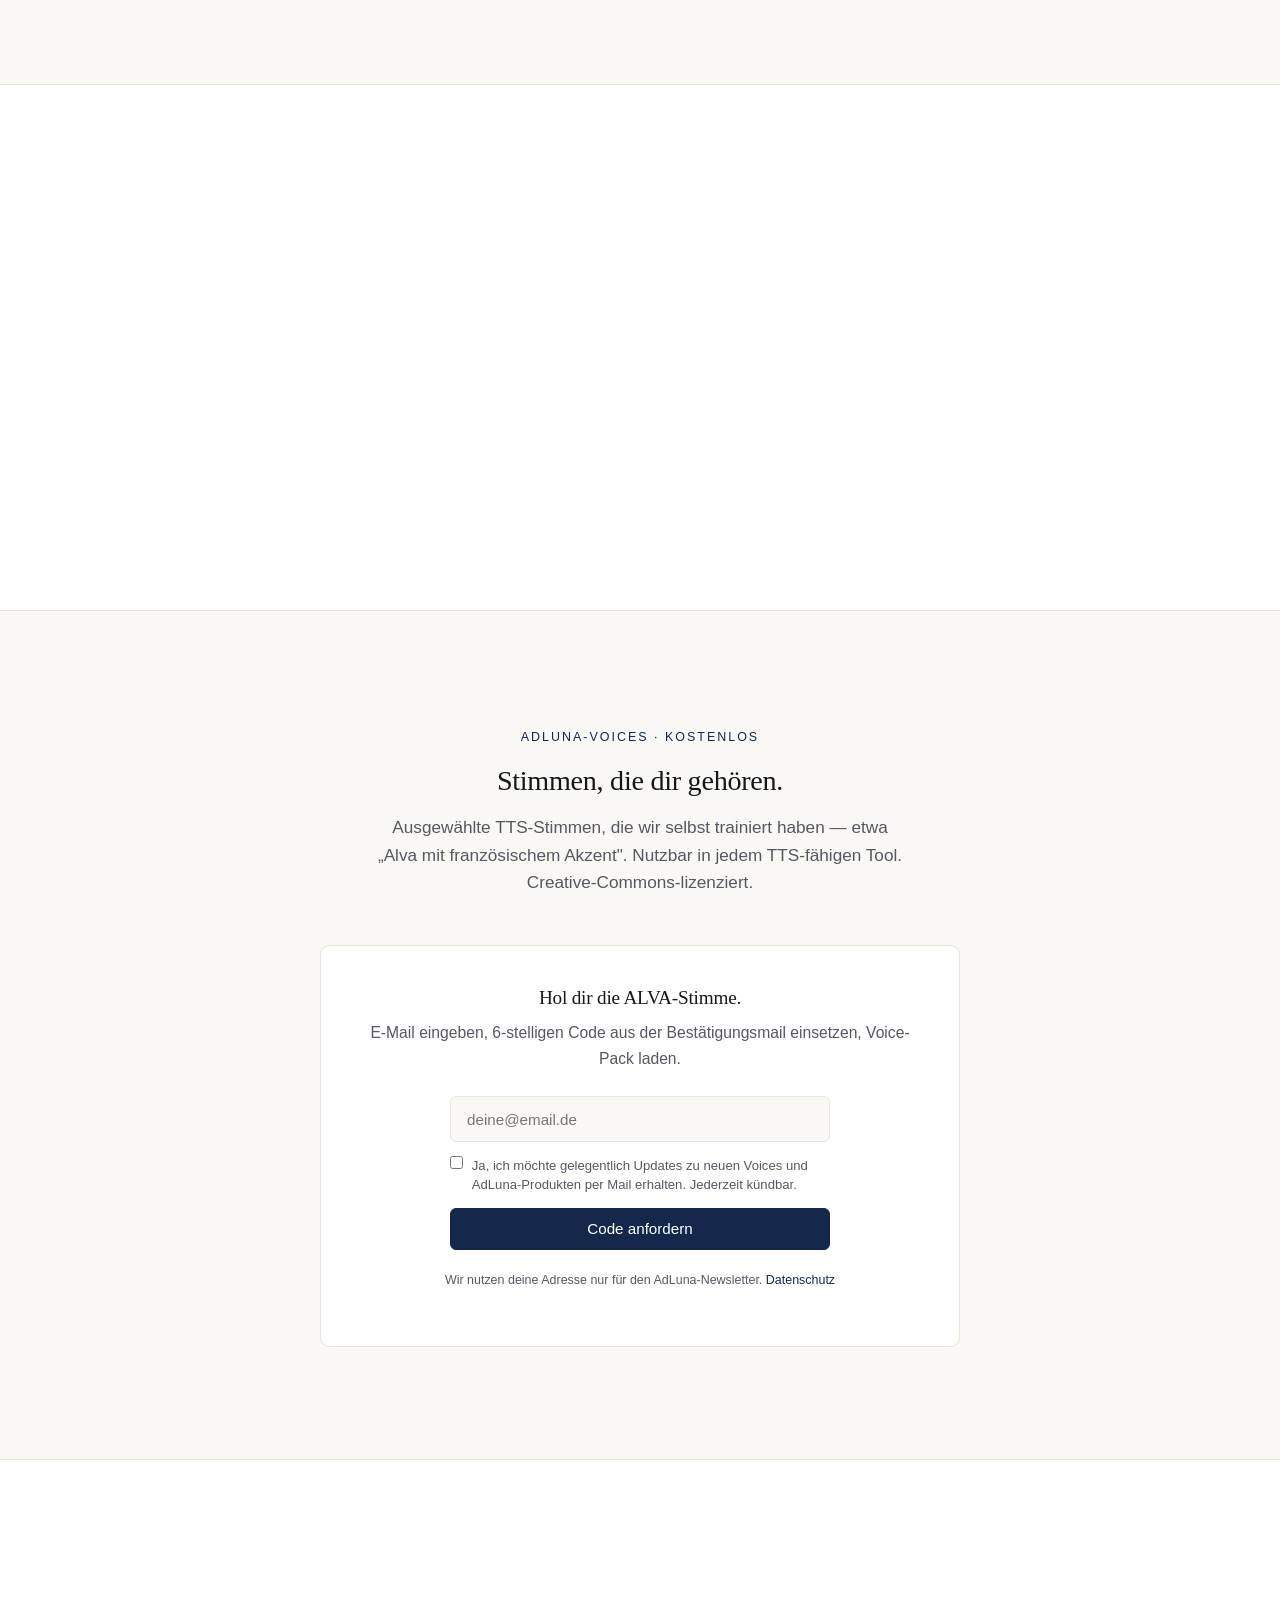
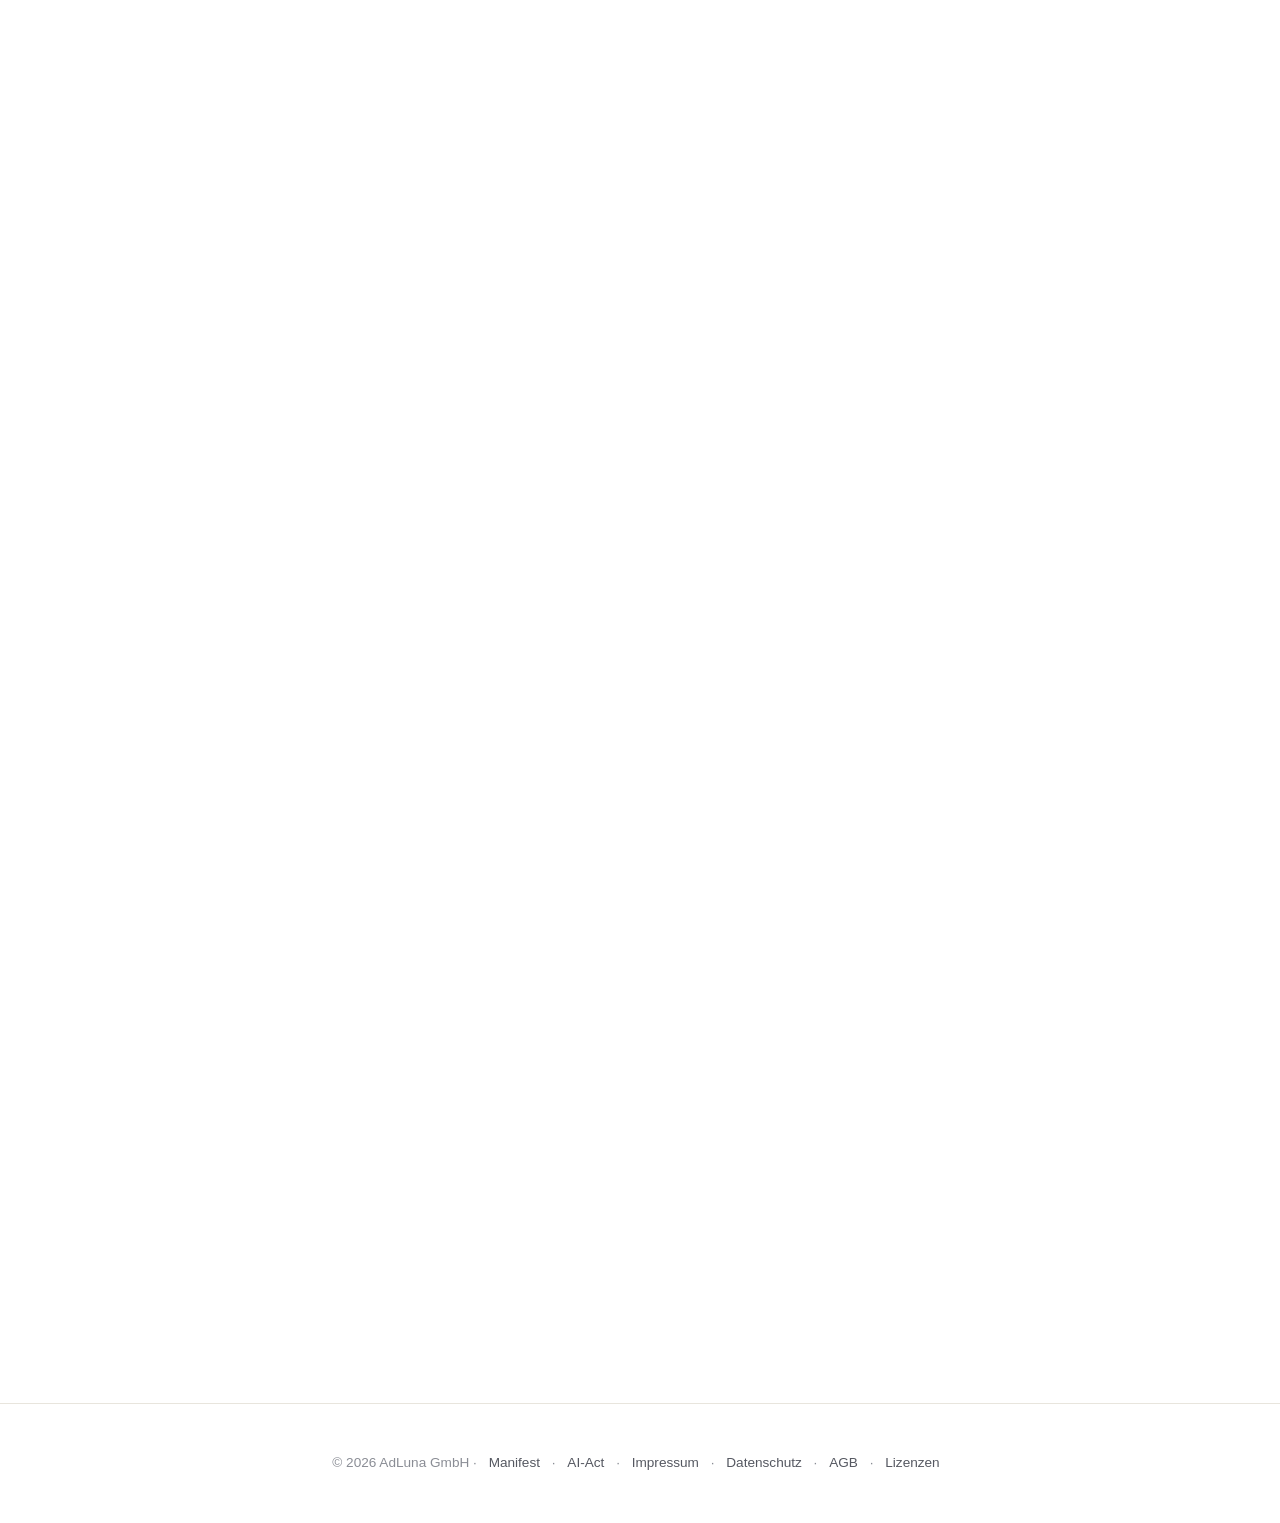
==== commit 2209bbf2: "Update ALVA-TEXT download to v3.1.2" ====
--- a/web/adluna/index.html
+++ b/web/adluna/index.html
@@ -137,11 +137,11 @@
             <div class="swiper-slide">
                 <div class="v3-hero-slide">
                     <div class="v3-hero-text">
-                        <span class="v3-eyebrow v3-eyebrow-accent">ALVA-TEXT 3.1 · neues Update</span>
+                        <span class="v3-eyebrow v3-eyebrow-accent">ALVA-TEXT 3.1.2 · neues Update</span>
                         <h1 class="v3">Sprich. Übersetze. Prompte. Lass vorlesen.</h1>
                         <p class="v3-lead">Das große Alltags-Update für macOS: Diktat direkt in jede App, Control-L für Übersetzung, Control-P für bessere Prompts und Vivienne zum Vorlesen markierter Texte.</p>
                         <div class="v3-btn-row">
-                            <a href="https://github.com/Alper-Scheel/alper-scheel/releases/download/v3.1.1/ALVA-TEXT.dmg" class="v3-btn v3-btn-primary" download>ALVA-TEXT herunterladen</a>
+                            <a href="https://github.com/Alper-Scheel/alper-scheel/releases/download/v3.1.2/ALVA-TEXT.dmg" class="v3-btn v3-btn-primary" download>ALVA-TEXT herunterladen</a>
                             <a href="alva-text.html" class="v3-btn v3-btn-ghost">Funktionen ansehen</a>
                         </div>
                     </div>
@@ -318,13 +318,13 @@
     <div class="v3-container v3-reveal v3-parallax-content" style="text-align: center;">
         <span class="v3-eyebrow v3-eyebrow-accent">Sofort nutzbar</span>
         <h2 class="v3" style="margin-left: auto; margin-right: auto;">ALVA-TEXT — kostenlos, lokal, sofort.</h2>
-        <p class="v3-lead" style="margin-left: auto; margin-right: auto;">Diktat-Tool für macOS. Lokal zuerst, Cloud nur wenn sie schnell genug ist. Neu in 3.1: Prompt-Optimierung, Schnellübersetzung und Vorlesen mit Vivienne.</p>
+        <p class="v3-lead" style="margin-left: auto; margin-right: auto;">Diktat-Tool für macOS. Lokal zuerst, Cloud nur wenn sie schnell genug ist. Neu in 3.1.2: Prompt-Optimierung, Schnellübersetzung und Vorlesen mit Vivienne.</p>
         <div class="v3-btn-row" style="justify-content: center; margin-top: 1rem;">
-            <a href="https://github.com/Alper-Scheel/alper-scheel/releases/download/v3.1.1/ALVA-TEXT.dmg" class="v3-btn v3-btn-primary" download>ALVA-TEXT.dmg herunterladen</a>
+            <a href="https://github.com/Alper-Scheel/alper-scheel/releases/download/v3.1.2/ALVA-TEXT.dmg" class="v3-btn v3-btn-primary" download>ALVA-TEXT.dmg herunterladen</a>
             <a href="alva-text.html" class="v3-btn v3-btn-ghost">Funktionen im Detail</a>
         </div>
         <p class="v3-text" style="font-size: 0.85rem; margin-top: 1rem;">
-            Lieber als ZIP? <a href="https://github.com/Alper-Scheel/alper-scheel/releases/download/v3.1.1/ALVA-TEXT.zip" download>ALVA-TEXT.zip</a>
+            Lieber als ZIP? <a href="https://github.com/Alper-Scheel/alper-scheel/releases/download/v3.1.2/ALVA-TEXT.zip" download>ALVA-TEXT.zip</a>
         </p>
     </div>
 </section>
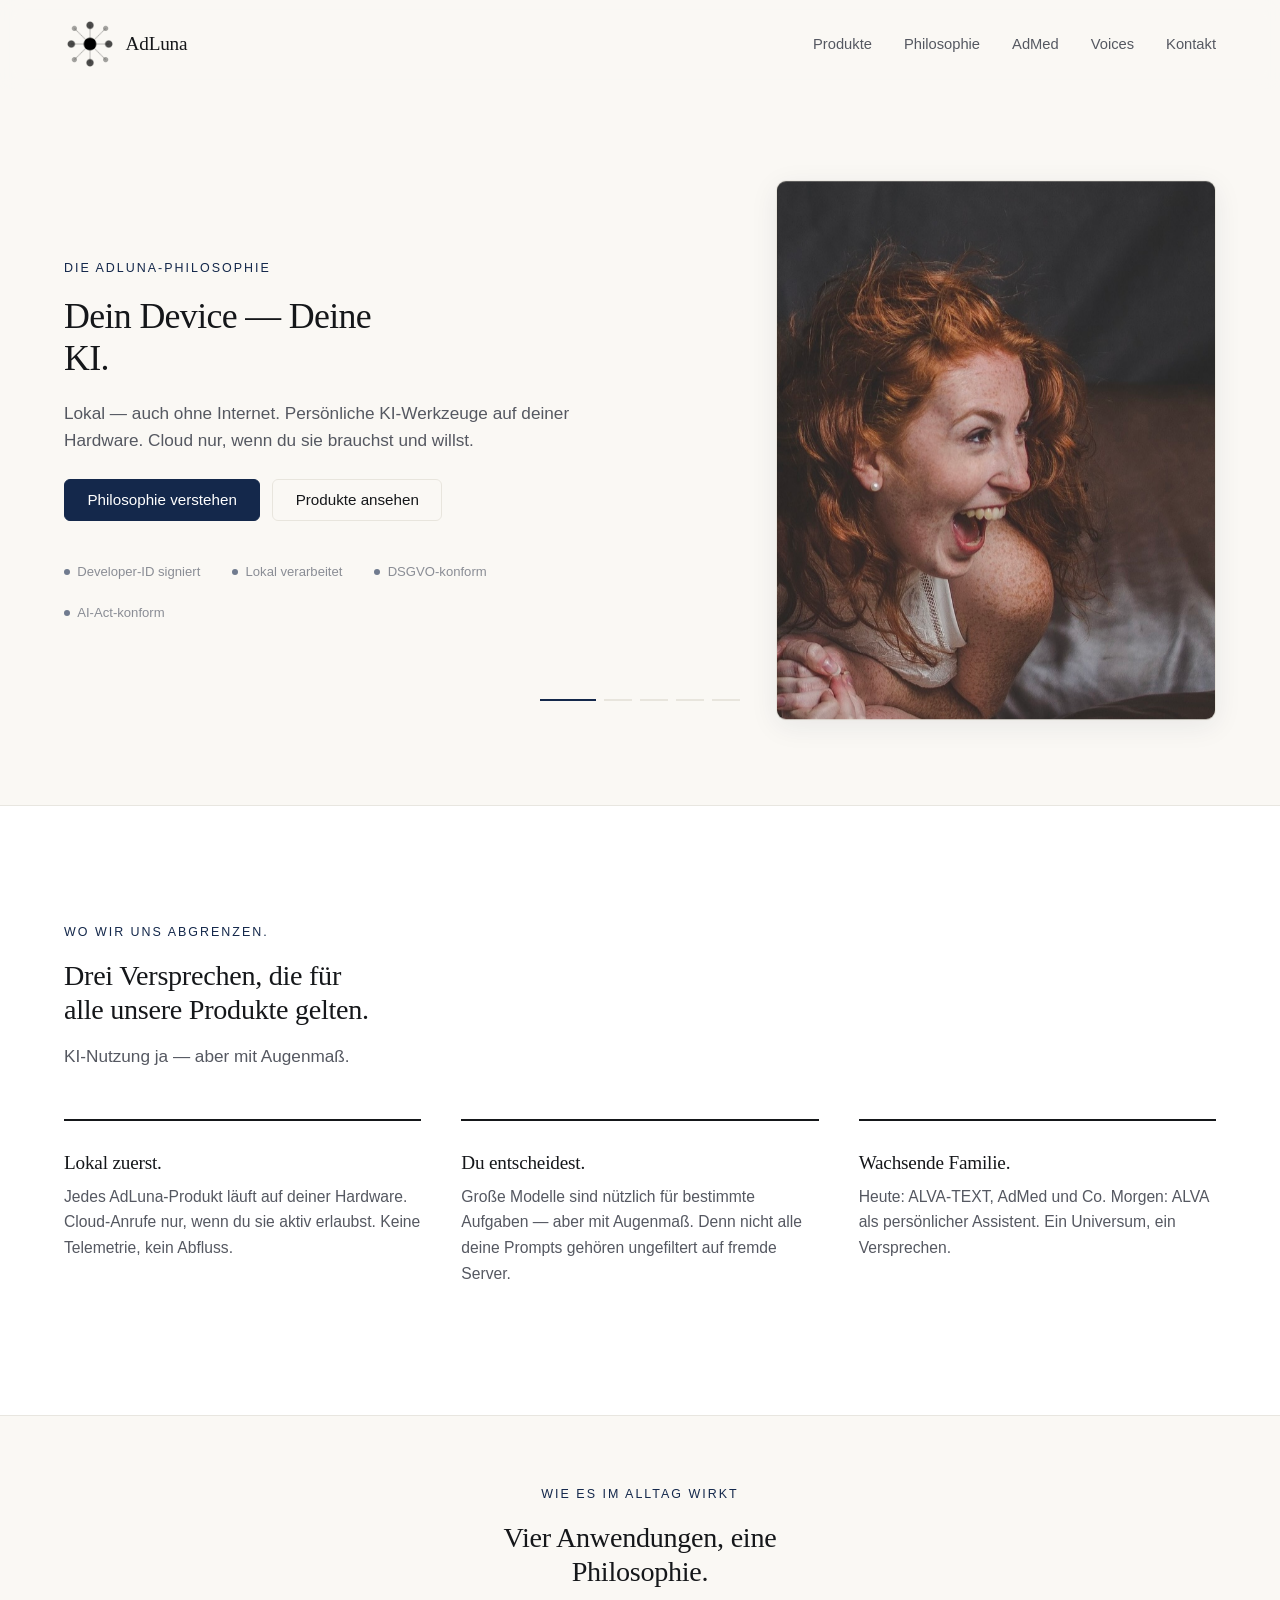
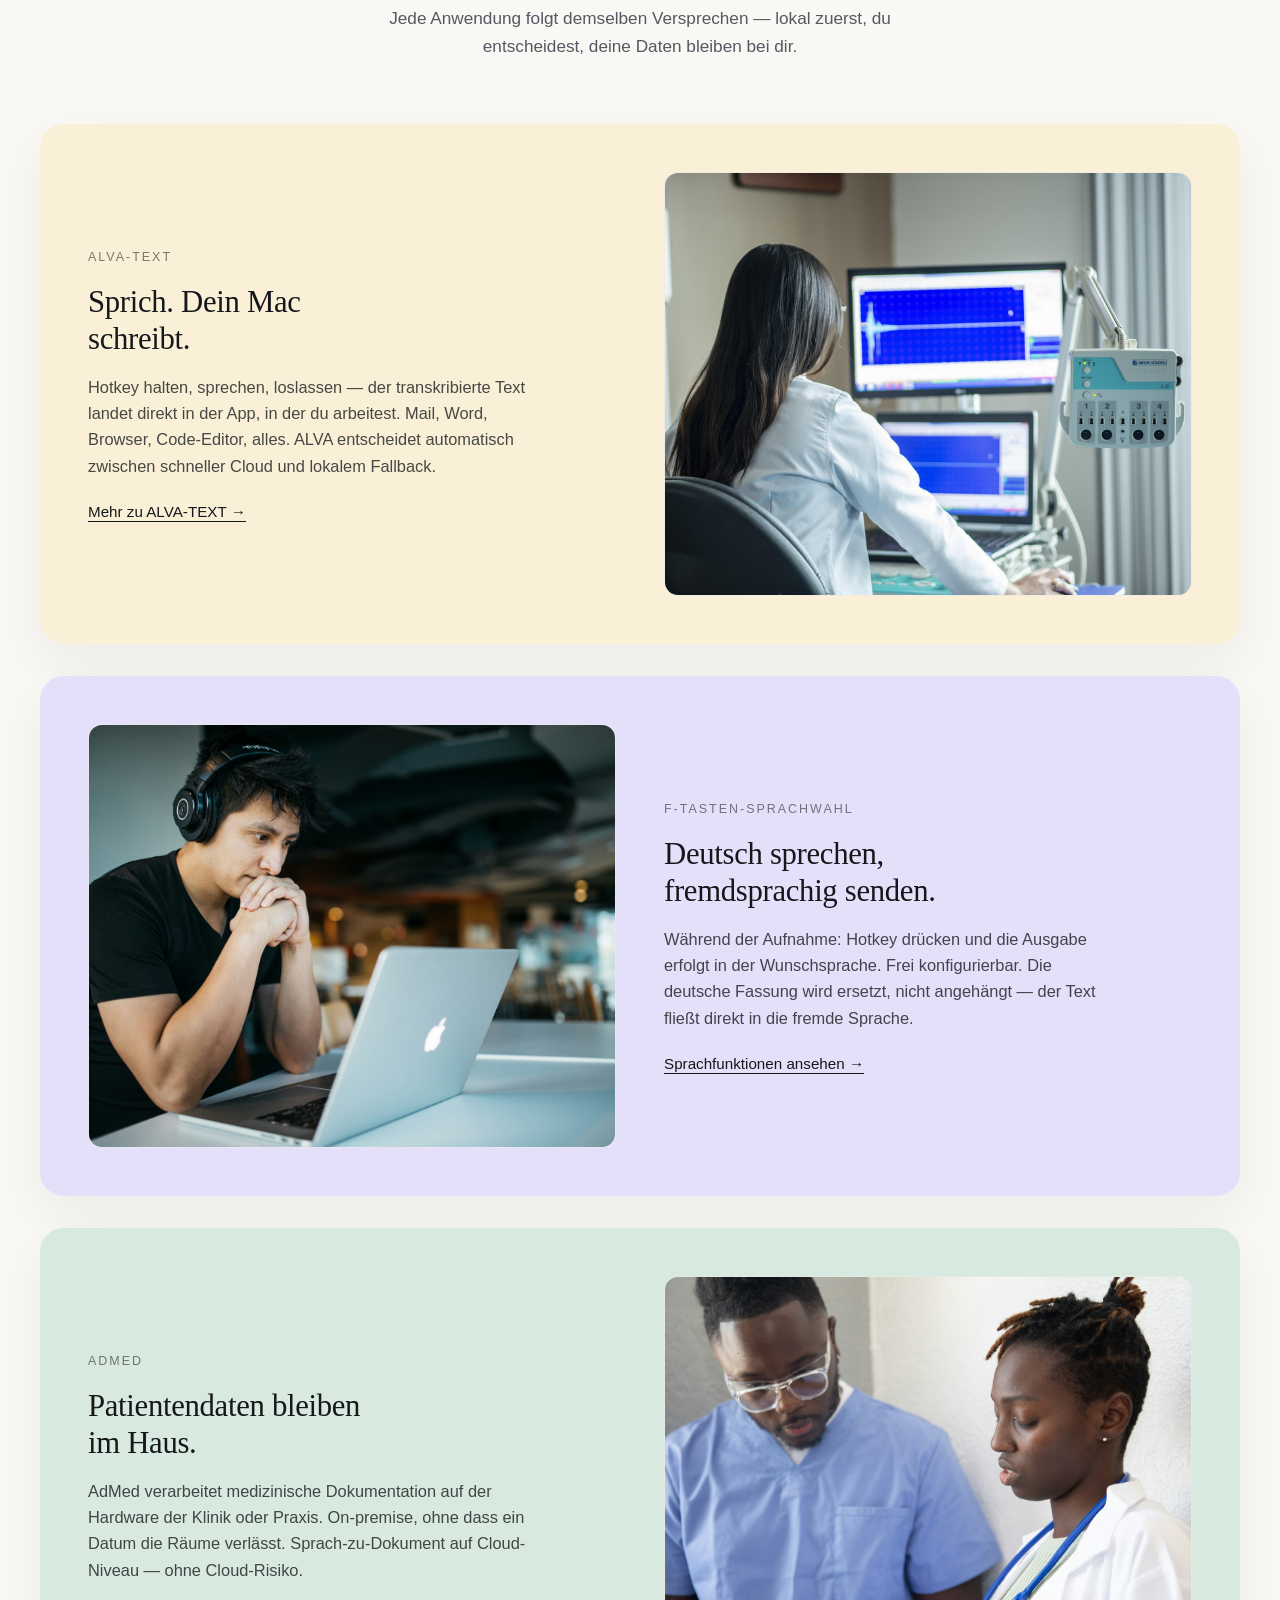
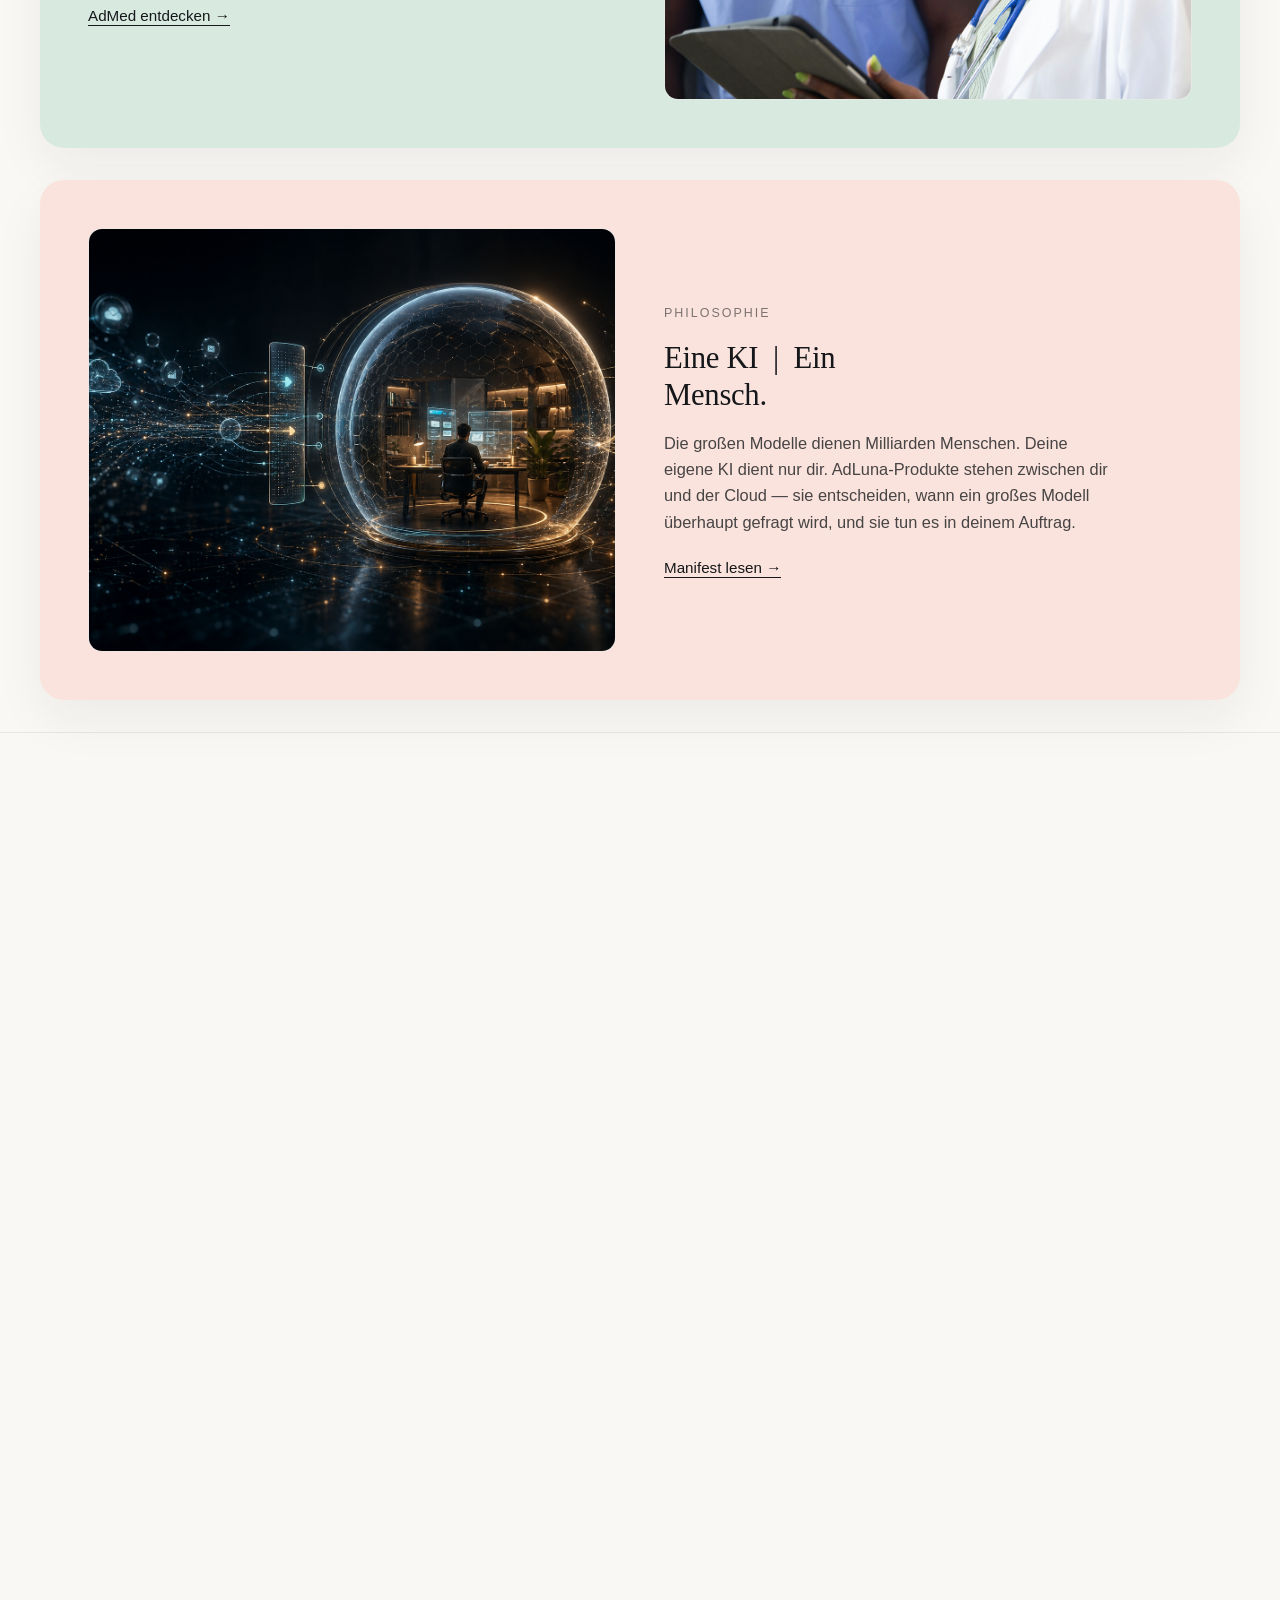
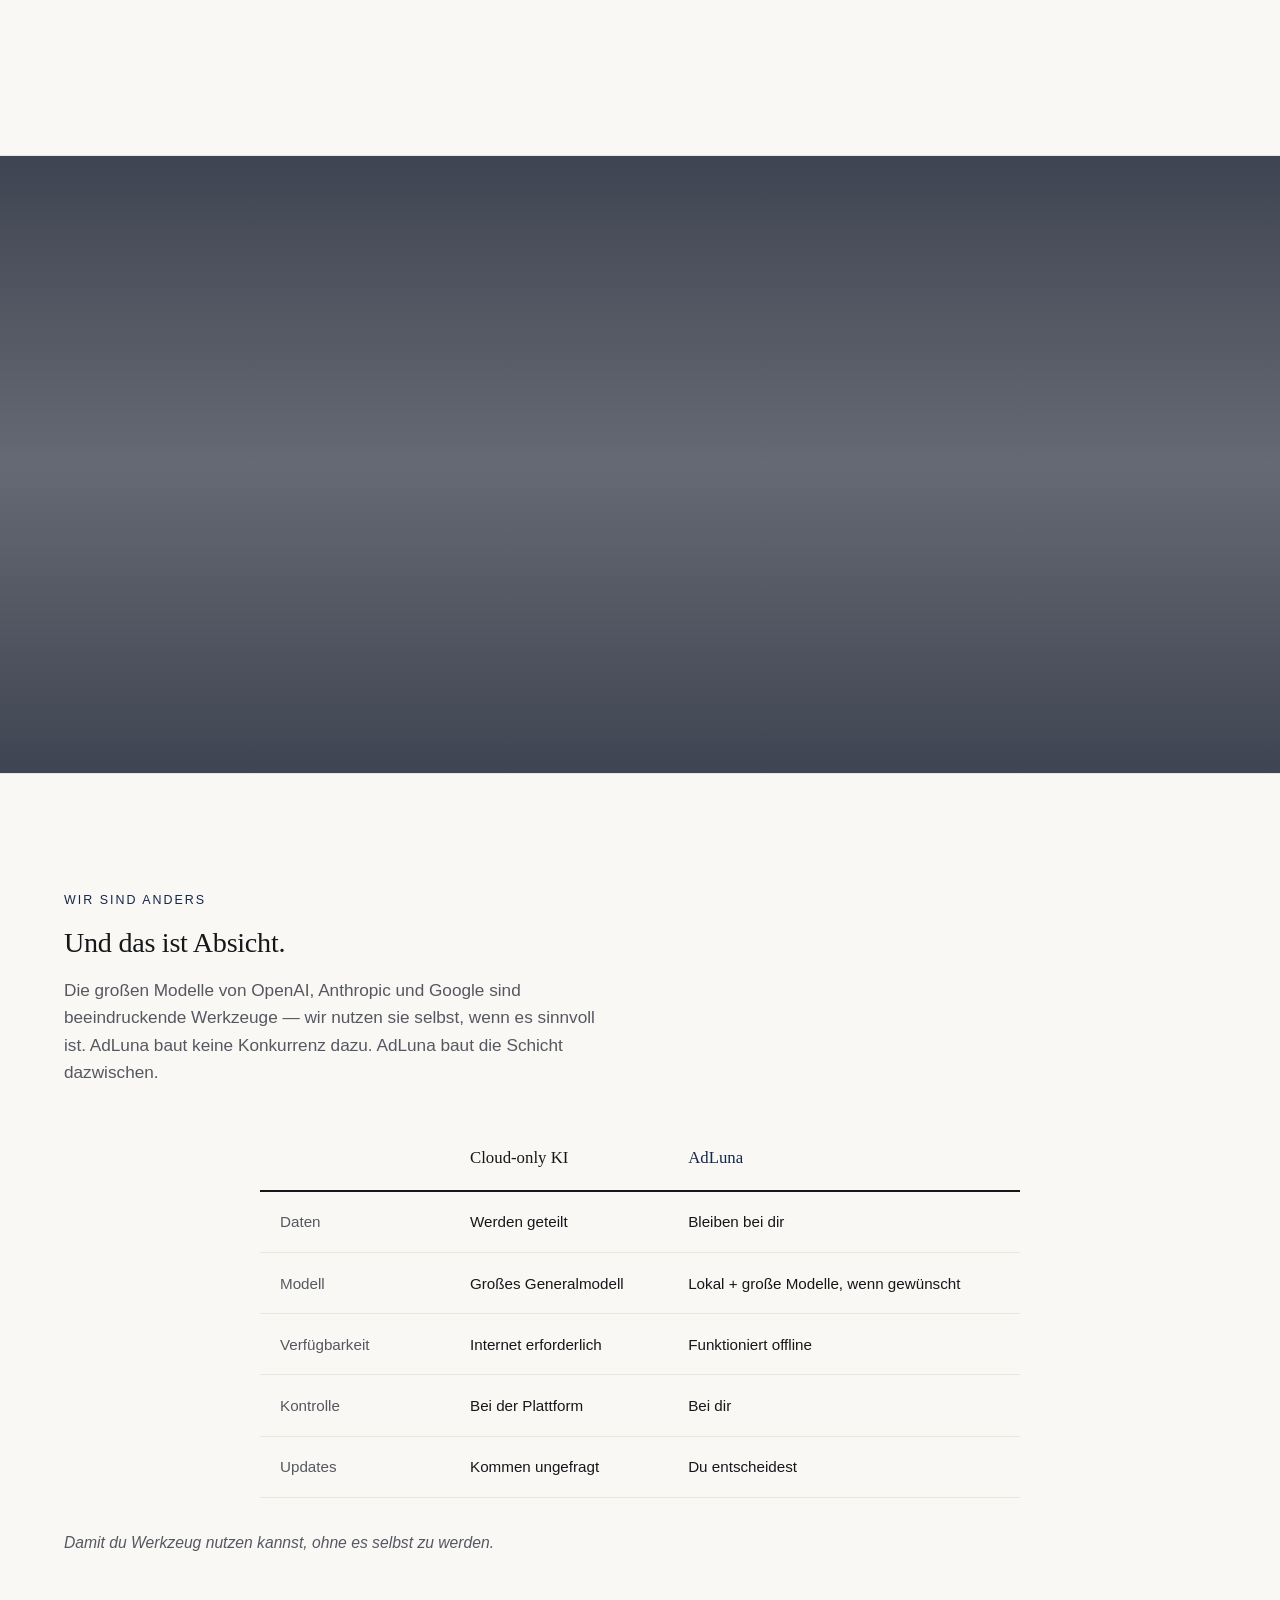
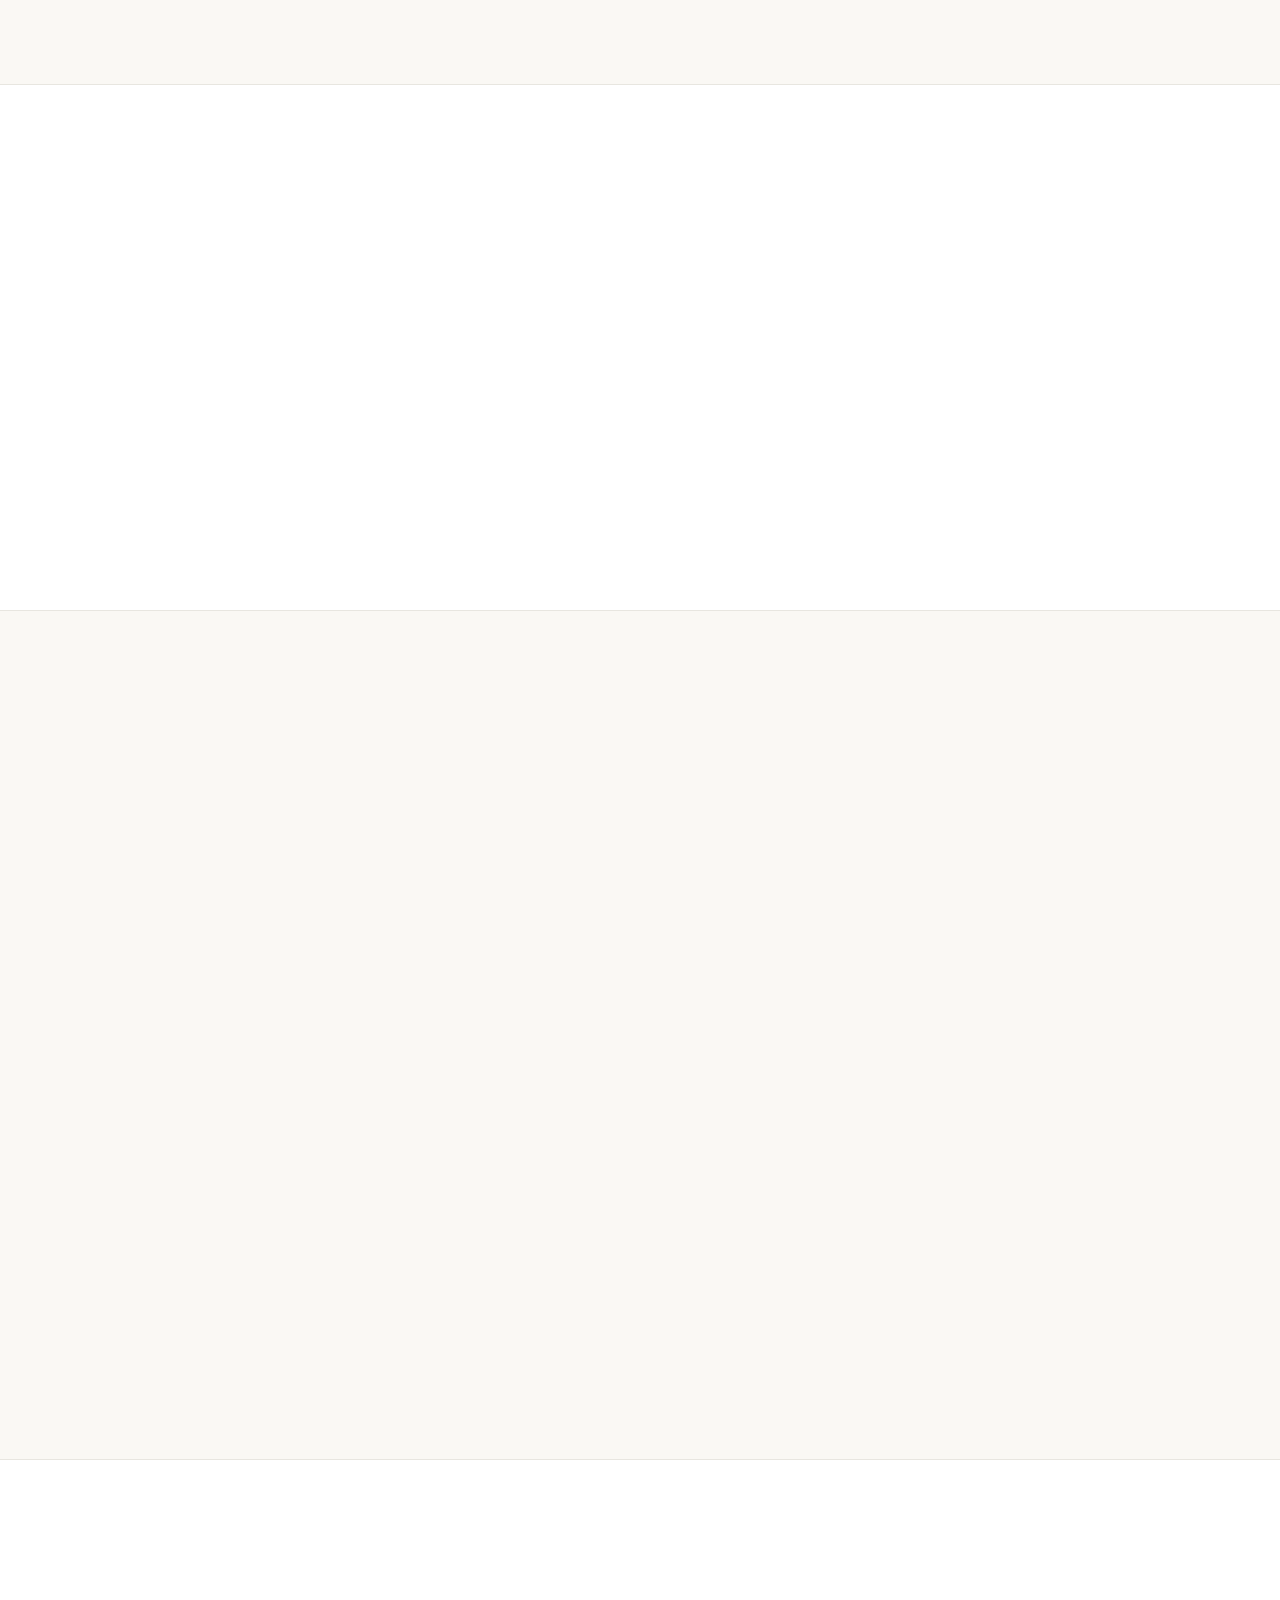
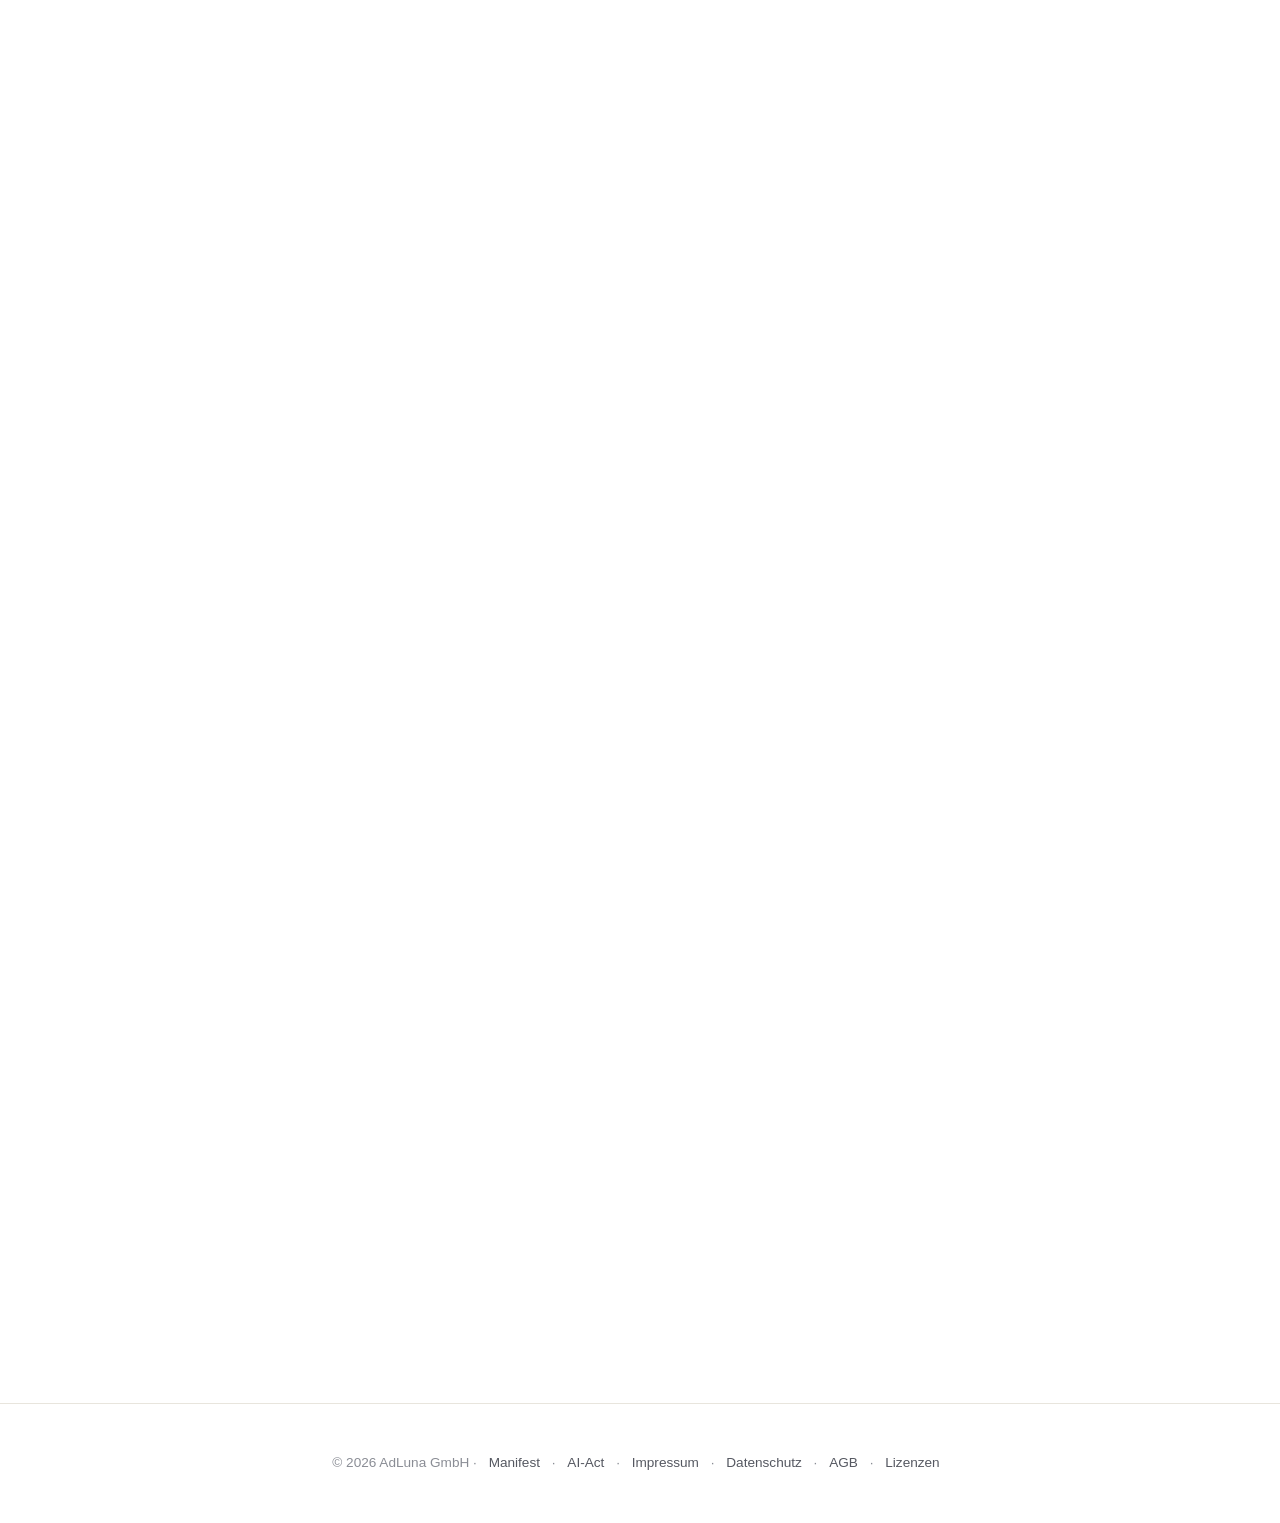
==== commit 34907591: "Update AdLuna ALVA-TEXT page to v3.3" ====
--- a/web/adluna/index.html
+++ b/web/adluna/index.html
@@ -56,7 +56,7 @@
                         </div>
                         <!-- Trust-Row: ehrlich, keine Fake-Zahlen -->
                         <div class="v3-trust-row">
-                            <span class="v3-trust-item">Apple-notarisiert</span>
+                            <span class="v3-trust-item">Developer-ID signiert</span>
                             <span class="v3-trust-item">Lokal verarbeitet</span>
                             <span class="v3-trust-item">DSGVO-konform</span>
                             <span class="v3-trust-item">AI-Act-konform</span>
@@ -137,11 +137,11 @@
             <div class="swiper-slide">
                 <div class="v3-hero-slide">
                     <div class="v3-hero-text">
-                        <span class="v3-eyebrow v3-eyebrow-accent">ALVA-TEXT 3.1.2 · neues Update</span>
+                        <span class="v3-eyebrow v3-eyebrow-accent">ALVA-TEXT 3.3 · neues Update</span>
                         <h1 class="v3">Sprich. Übersetze. Prompte. Lass vorlesen.</h1>
                         <p class="v3-lead">Das große Alltags-Update für macOS: Diktat direkt in jede App, Control-L für Übersetzung, Control-P für bessere Prompts und Vivienne zum Vorlesen markierter Texte.</p>
                         <div class="v3-btn-row">
-                            <a href="https://github.com/Alper-Scheel/alper-scheel/releases/download/v3.1.2/ALVA-TEXT.dmg" class="v3-btn v3-btn-primary" download>ALVA-TEXT herunterladen</a>
+                            <a href="https://github.com/Alper-Scheel/alper-scheel/releases/download/v3.3/ALVA-TEXT.dmg" class="v3-btn v3-btn-primary" download>ALVA-TEXT herunterladen</a>
                             <a href="alva-text.html" class="v3-btn v3-btn-ghost">Funktionen ansehen</a>
                         </div>
                     </div>
@@ -318,13 +318,13 @@
     <div class="v3-container v3-reveal v3-parallax-content" style="text-align: center;">
         <span class="v3-eyebrow v3-eyebrow-accent">Sofort nutzbar</span>
         <h2 class="v3" style="margin-left: auto; margin-right: auto;">ALVA-TEXT — kostenlos, lokal, sofort.</h2>
-        <p class="v3-lead" style="margin-left: auto; margin-right: auto;">Diktat-Tool für macOS. Lokal zuerst, Cloud nur wenn sie schnell genug ist. Neu in 3.1.2: Prompt-Optimierung, Schnellübersetzung und Vorlesen mit Vivienne.</p>
+        <p class="v3-lead" style="margin-left: auto; margin-right: auto;">Diktat-Tool für macOS. Lokal zuerst, Cloud nur wenn sie schnell genug ist. Neu in 3.3: deutsche TTS-Politur, Prompt-Optimierung, Schnellübersetzung und Vorlesen mit Vivienne.</p>
         <div class="v3-btn-row" style="justify-content: center; margin-top: 1rem;">
-            <a href="https://github.com/Alper-Scheel/alper-scheel/releases/download/v3.1.2/ALVA-TEXT.dmg" class="v3-btn v3-btn-primary" download>ALVA-TEXT.dmg herunterladen</a>
+            <a href="https://github.com/Alper-Scheel/alper-scheel/releases/download/v3.3/ALVA-TEXT.dmg" class="v3-btn v3-btn-primary" download>ALVA-TEXT.dmg herunterladen</a>
             <a href="alva-text.html" class="v3-btn v3-btn-ghost">Funktionen im Detail</a>
         </div>
         <p class="v3-text" style="font-size: 0.85rem; margin-top: 1rem;">
-            Lieber als ZIP? <a href="https://github.com/Alper-Scheel/alper-scheel/releases/download/v3.1.2/ALVA-TEXT.zip" download>ALVA-TEXT.zip</a>
+            Lieber als ZIP? <a href="https://github.com/Alper-Scheel/alper-scheel/releases/download/v3.3/ALVA-TEXT.zip" download>ALVA-TEXT.zip</a>
         </p>
     </div>
 </section>
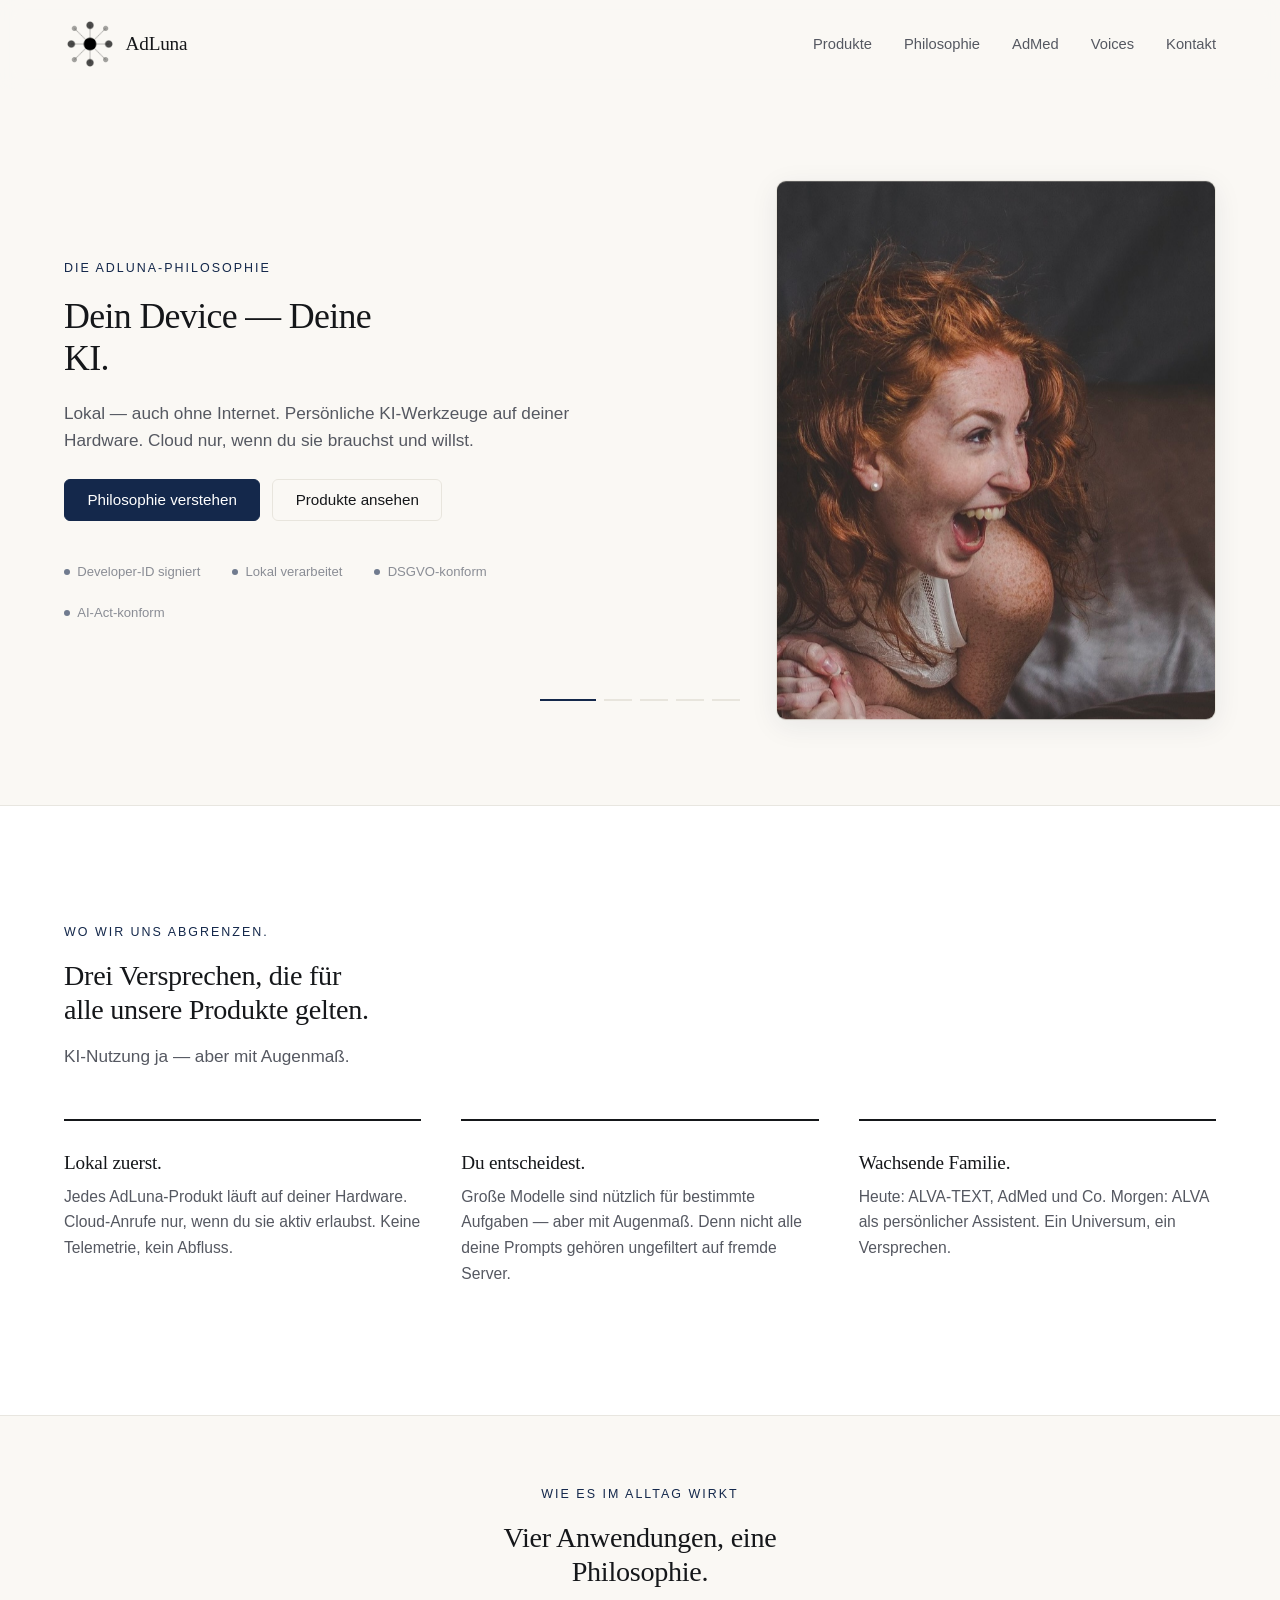
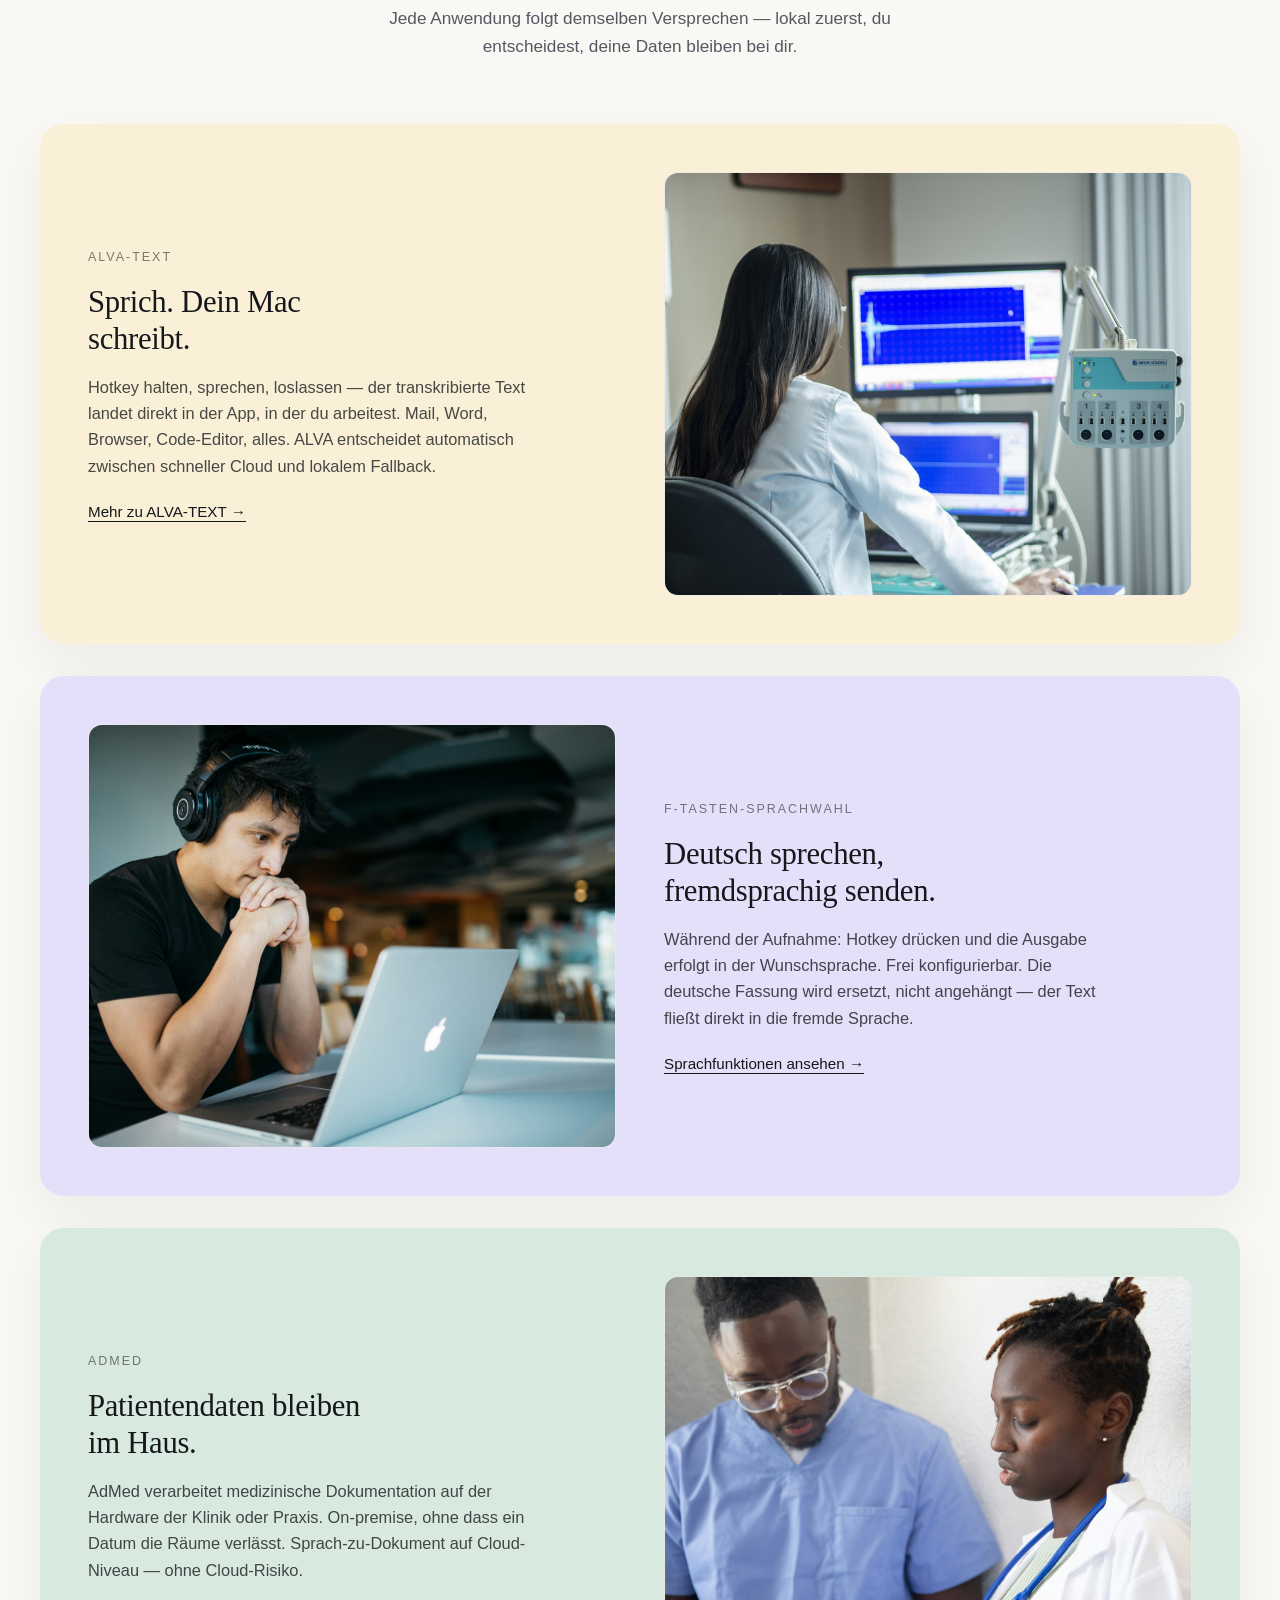
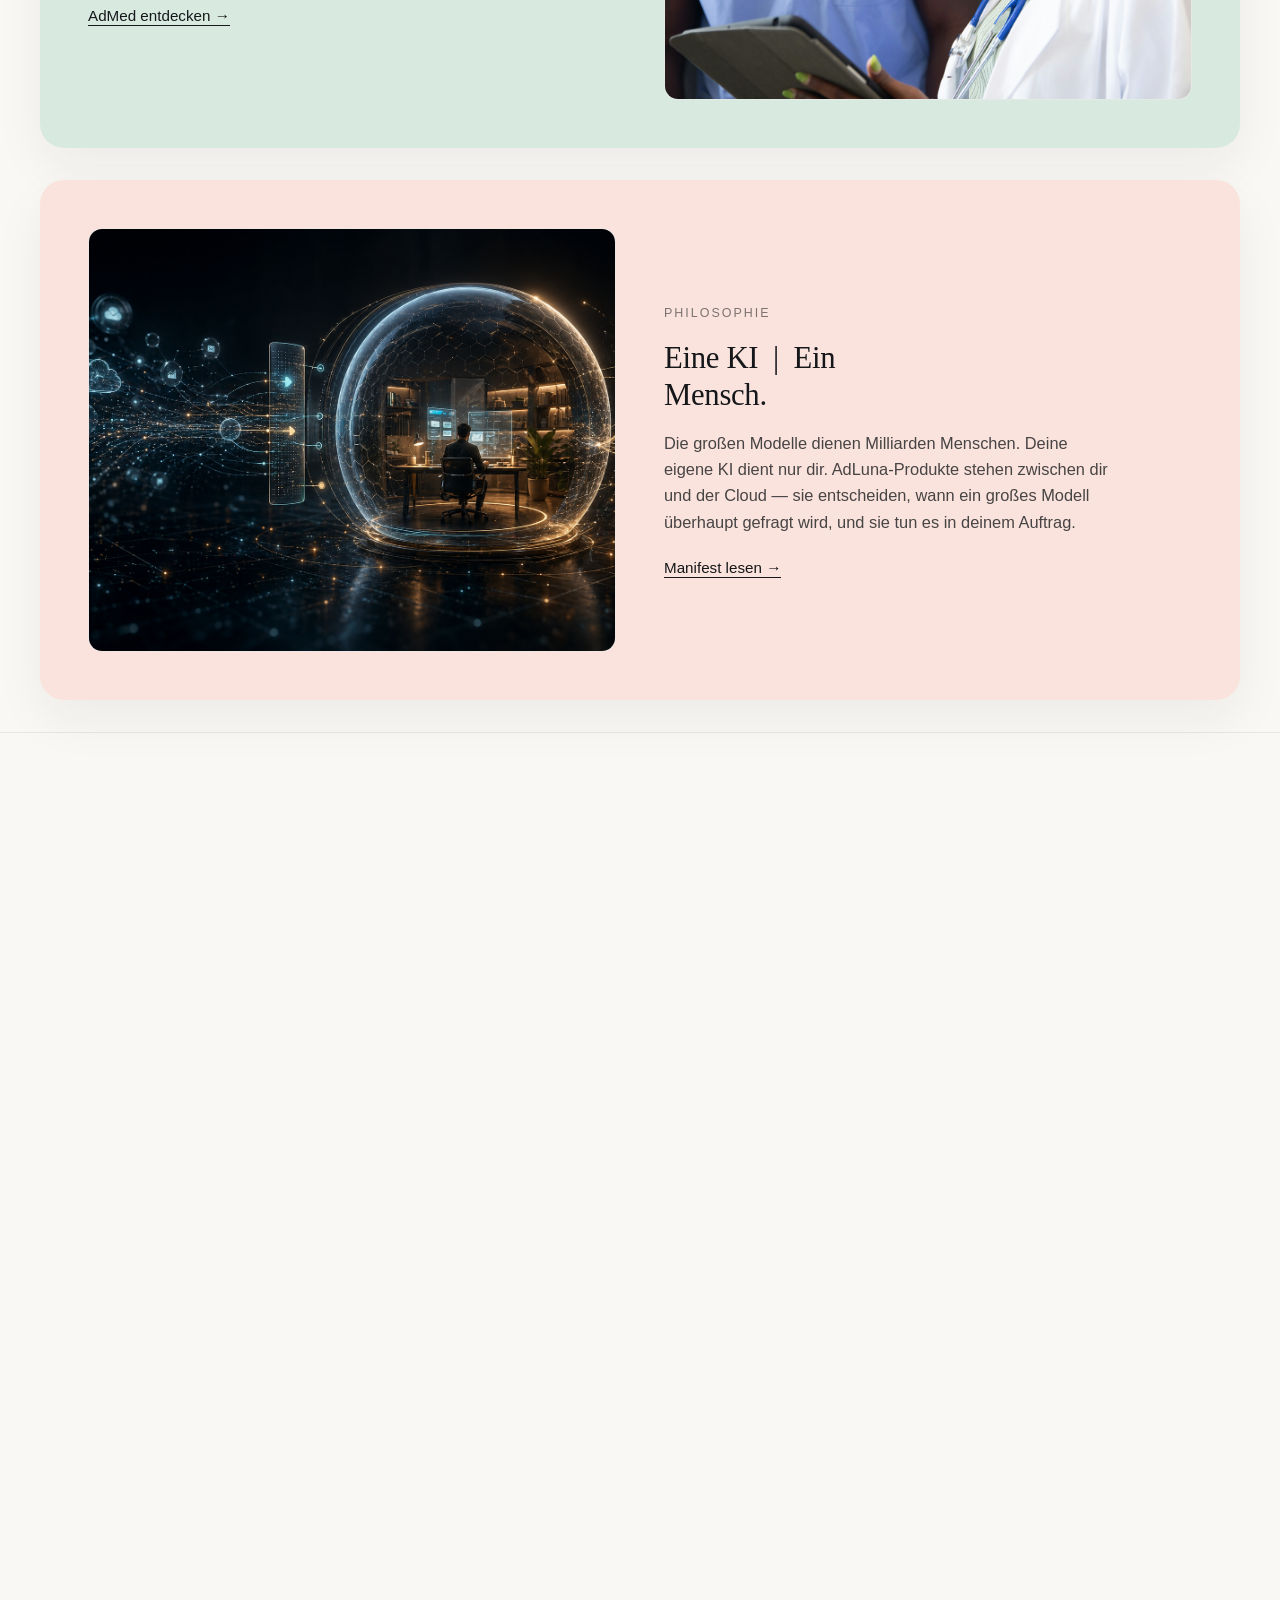
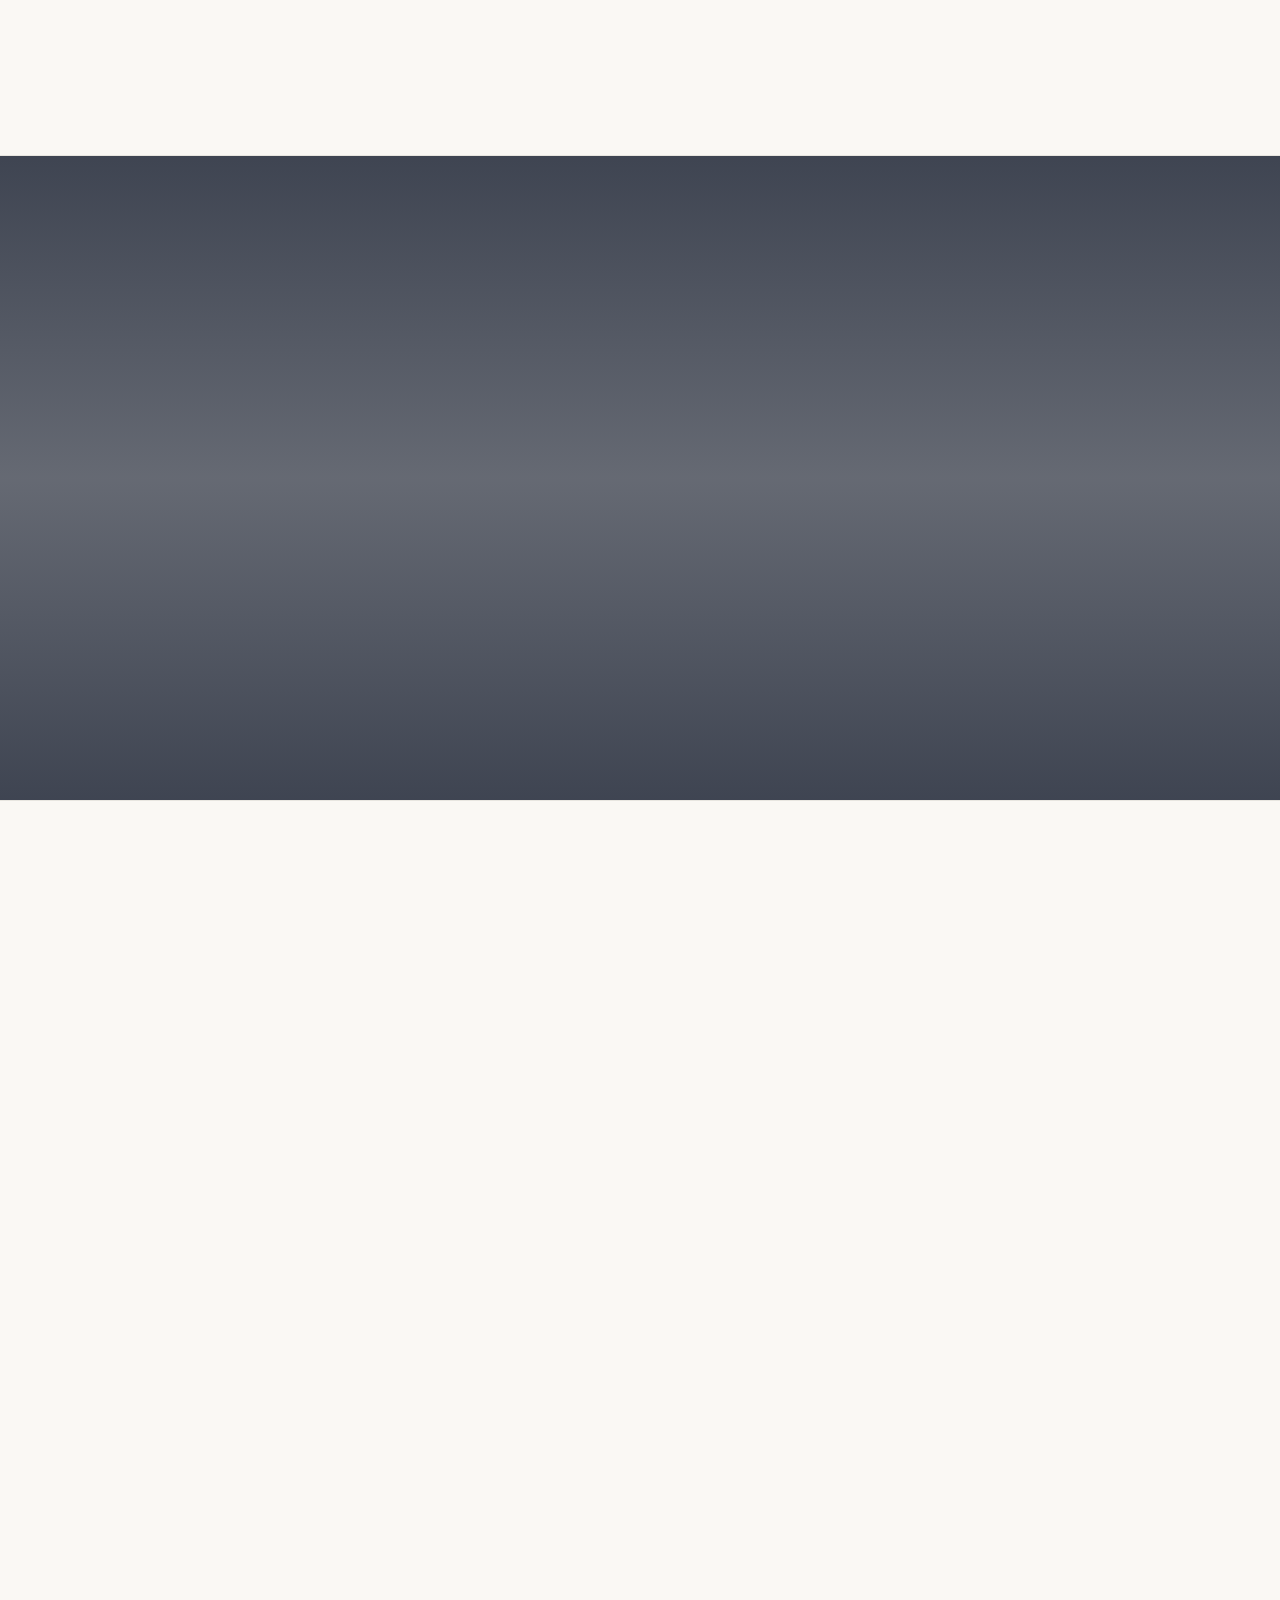
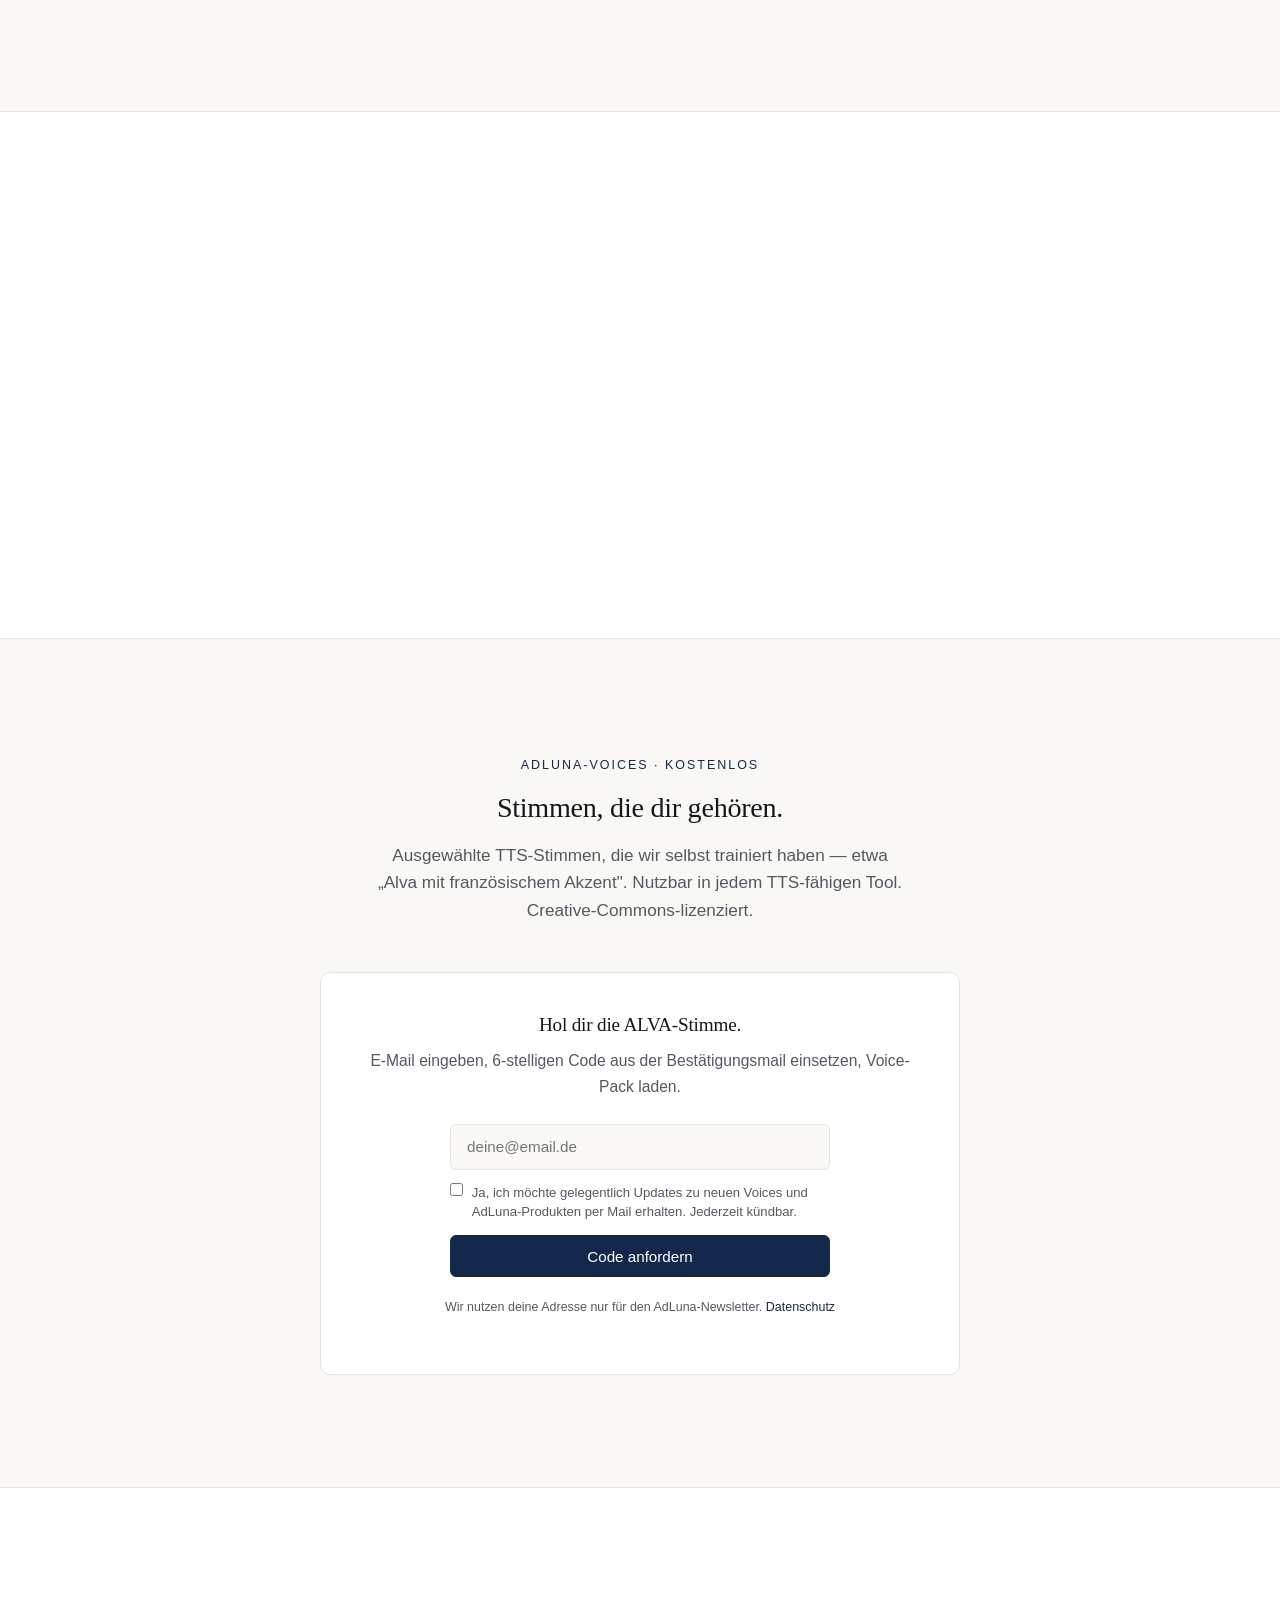
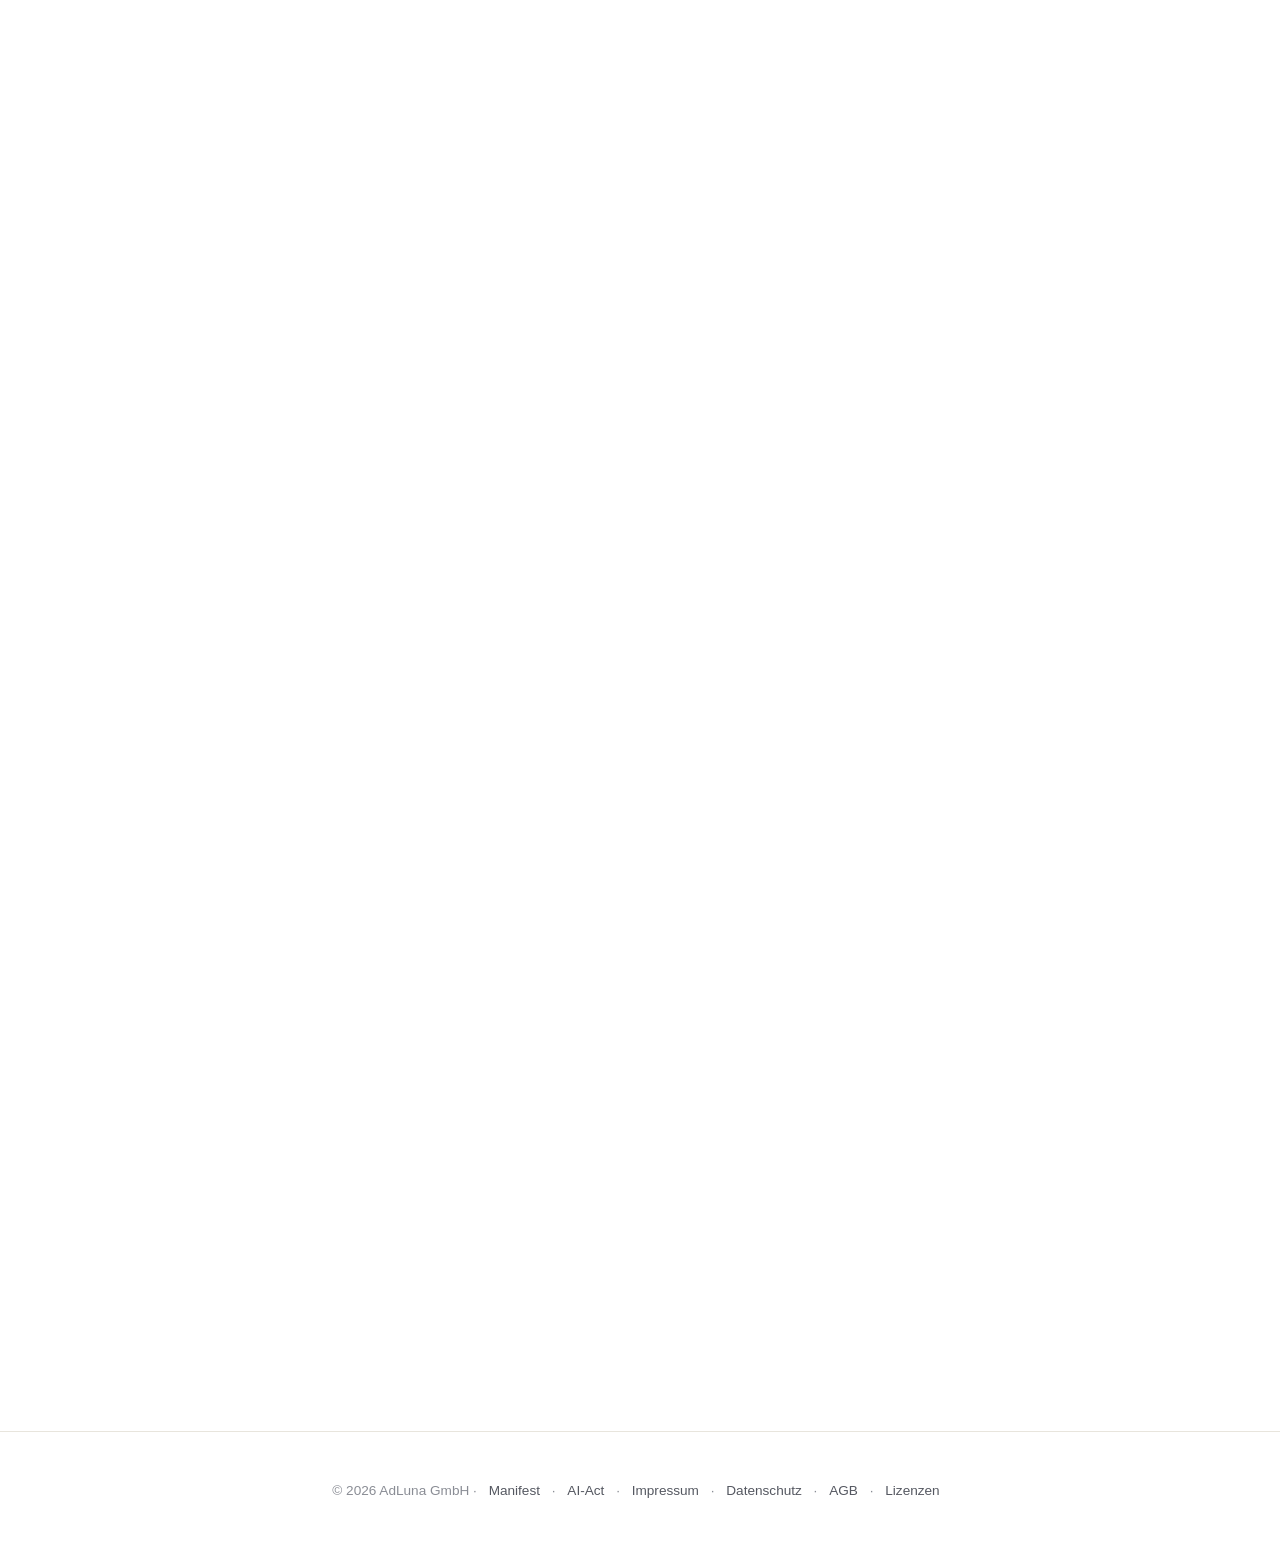
==== commit edd79400: "Update Adluna site for ALVA-TEXT v3.4 - Point ALVA-TEXT downloads to v3.4  - Describe Tahoe paste st" ====
--- a/web/adluna/index.html
+++ b/web/adluna/index.html
@@ -137,11 +137,11 @@
             <div class="swiper-slide">
                 <div class="v3-hero-slide">
                     <div class="v3-hero-text">
-                        <span class="v3-eyebrow v3-eyebrow-accent">ALVA-TEXT 3.3 · neues Update</span>
+                        <span class="v3-eyebrow v3-eyebrow-accent">ALVA-TEXT 3.4 · Tahoe-Update</span>
                         <h1 class="v3">Sprich. Übersetze. Prompte. Lass vorlesen.</h1>
-                        <p class="v3-lead">Das große Alltags-Update für macOS: Diktat direkt in jede App, Control-L für Übersetzung, Control-P für bessere Prompts und Vivienne zum Vorlesen markierter Texte.</p>
+                        <p class="v3-lead">Das Tahoe-Update für macOS: robusteres Einfügen, Diktat direkt in jede App, Control-L für Übersetzung, Control-P für bessere Prompts und Vivienne zum Vorlesen markierter Texte.</p>
                         <div class="v3-btn-row">
-                            <a href="https://github.com/Alper-Scheel/alper-scheel/releases/download/v3.3/ALVA-TEXT.dmg" class="v3-btn v3-btn-primary" download>ALVA-TEXT herunterladen</a>
+                            <a href="https://github.com/Alper-Scheel/alper-scheel/releases/download/v3.4/ALVA-TEXT.dmg" class="v3-btn v3-btn-primary" download>ALVA-TEXT herunterladen</a>
                             <a href="alva-text.html" class="v3-btn v3-btn-ghost">Funktionen ansehen</a>
                         </div>
                     </div>
@@ -318,13 +318,13 @@
     <div class="v3-container v3-reveal v3-parallax-content" style="text-align: center;">
         <span class="v3-eyebrow v3-eyebrow-accent">Sofort nutzbar</span>
         <h2 class="v3" style="margin-left: auto; margin-right: auto;">ALVA-TEXT — kostenlos, lokal, sofort.</h2>
-        <p class="v3-lead" style="margin-left: auto; margin-right: auto;">Diktat-Tool für macOS. Lokal zuerst, Cloud nur wenn sie schnell genug ist. Neu in 3.3: deutsche TTS-Politur, Prompt-Optimierung, Schnellübersetzung und Vorlesen mit Vivienne.</p>
+        <p class="v3-lead" style="margin-left: auto; margin-right: auto;">Diktat-Tool für macOS. Lokal zuerst, Cloud nur wenn sie schnell genug ist. Neu in 3.4: robusteres Einfügen unter Tahoe, deutsche TTS-Politur, Prompt-Optimierung, Schnellübersetzung und Vorlesen mit Vivienne.</p>
         <div class="v3-btn-row" style="justify-content: center; margin-top: 1rem;">
-            <a href="https://github.com/Alper-Scheel/alper-scheel/releases/download/v3.3/ALVA-TEXT.dmg" class="v3-btn v3-btn-primary" download>ALVA-TEXT.dmg herunterladen</a>
+            <a href="https://github.com/Alper-Scheel/alper-scheel/releases/download/v3.4/ALVA-TEXT.dmg" class="v3-btn v3-btn-primary" download>ALVA-TEXT.dmg herunterladen</a>
             <a href="alva-text.html" class="v3-btn v3-btn-ghost">Funktionen im Detail</a>
         </div>
         <p class="v3-text" style="font-size: 0.85rem; margin-top: 1rem;">
-            Lieber als ZIP? <a href="https://github.com/Alper-Scheel/alper-scheel/releases/download/v3.3/ALVA-TEXT.zip" download>ALVA-TEXT.zip</a>
+            Lieber als ZIP? <a href="https://github.com/Alper-Scheel/alper-scheel/releases/download/v3.4/ALVA-TEXT.zip" download>ALVA-TEXT.zip</a>
         </p>
     </div>
 </section>
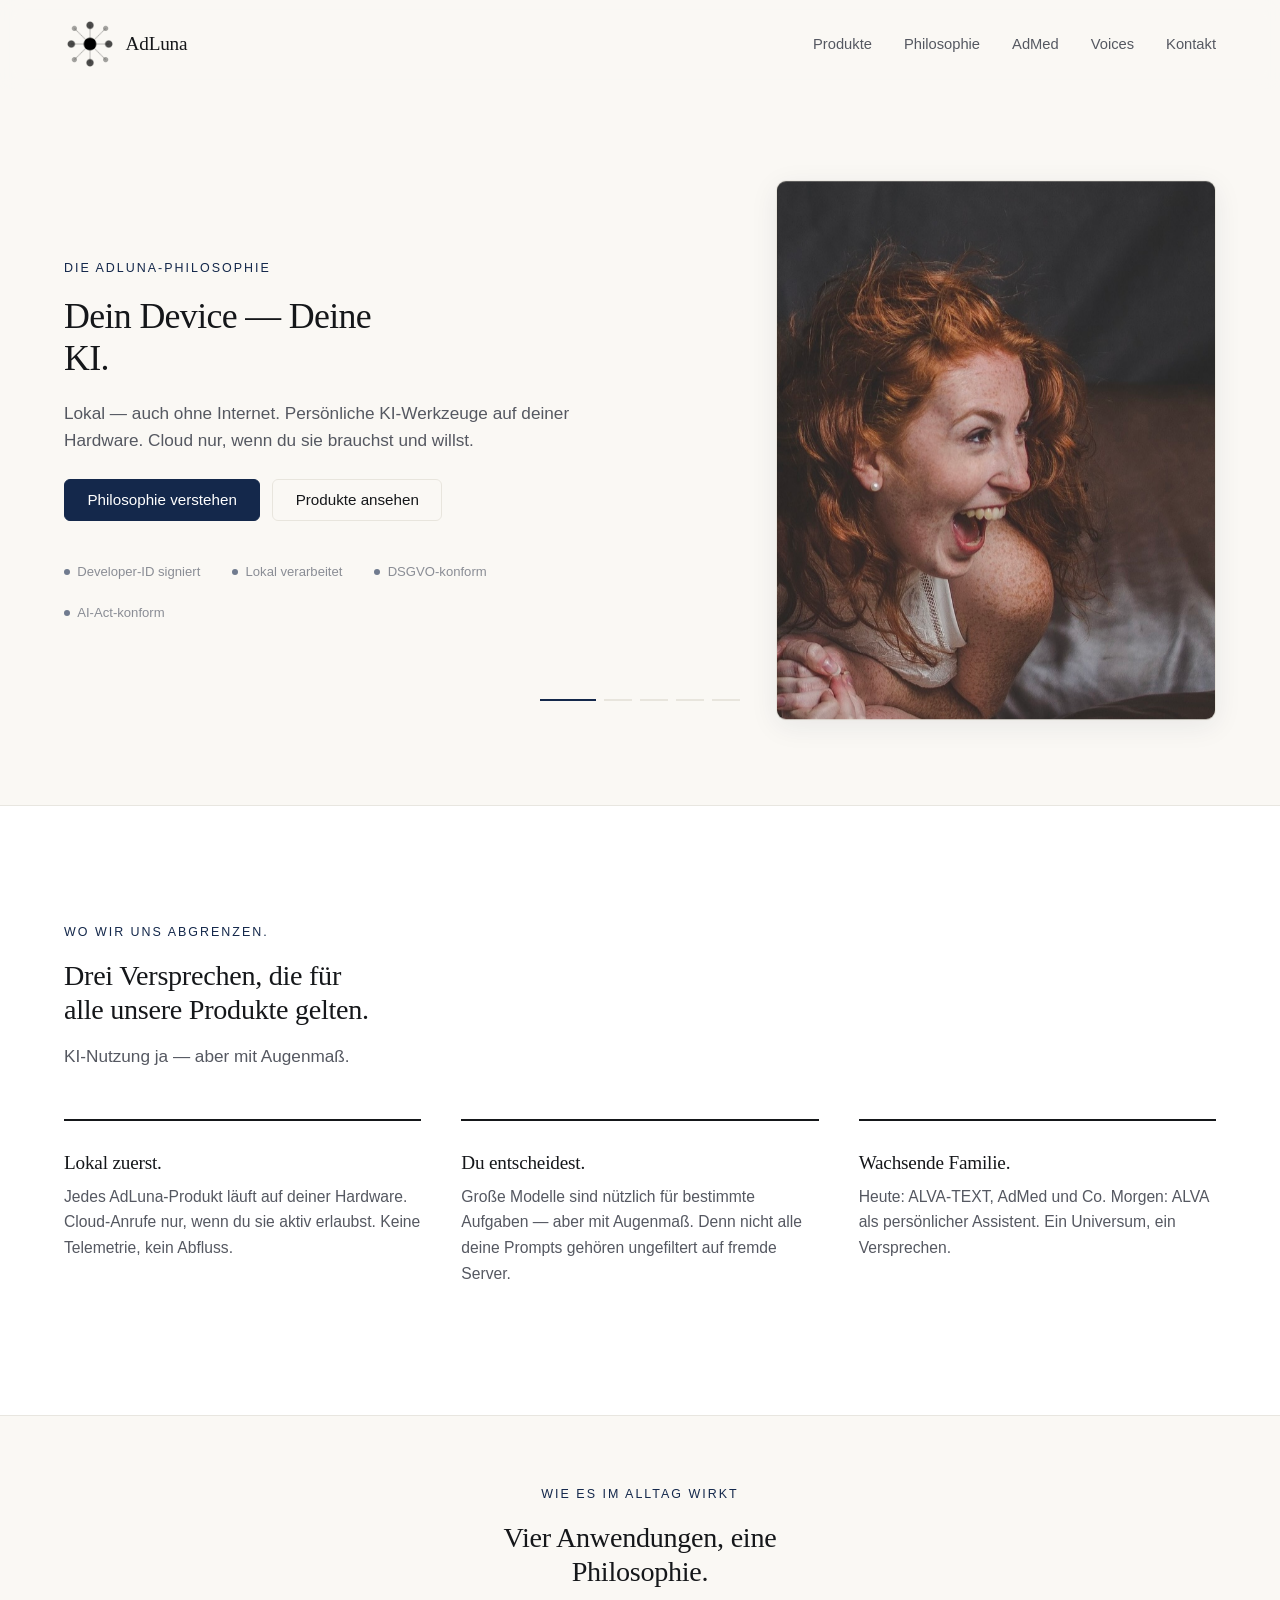
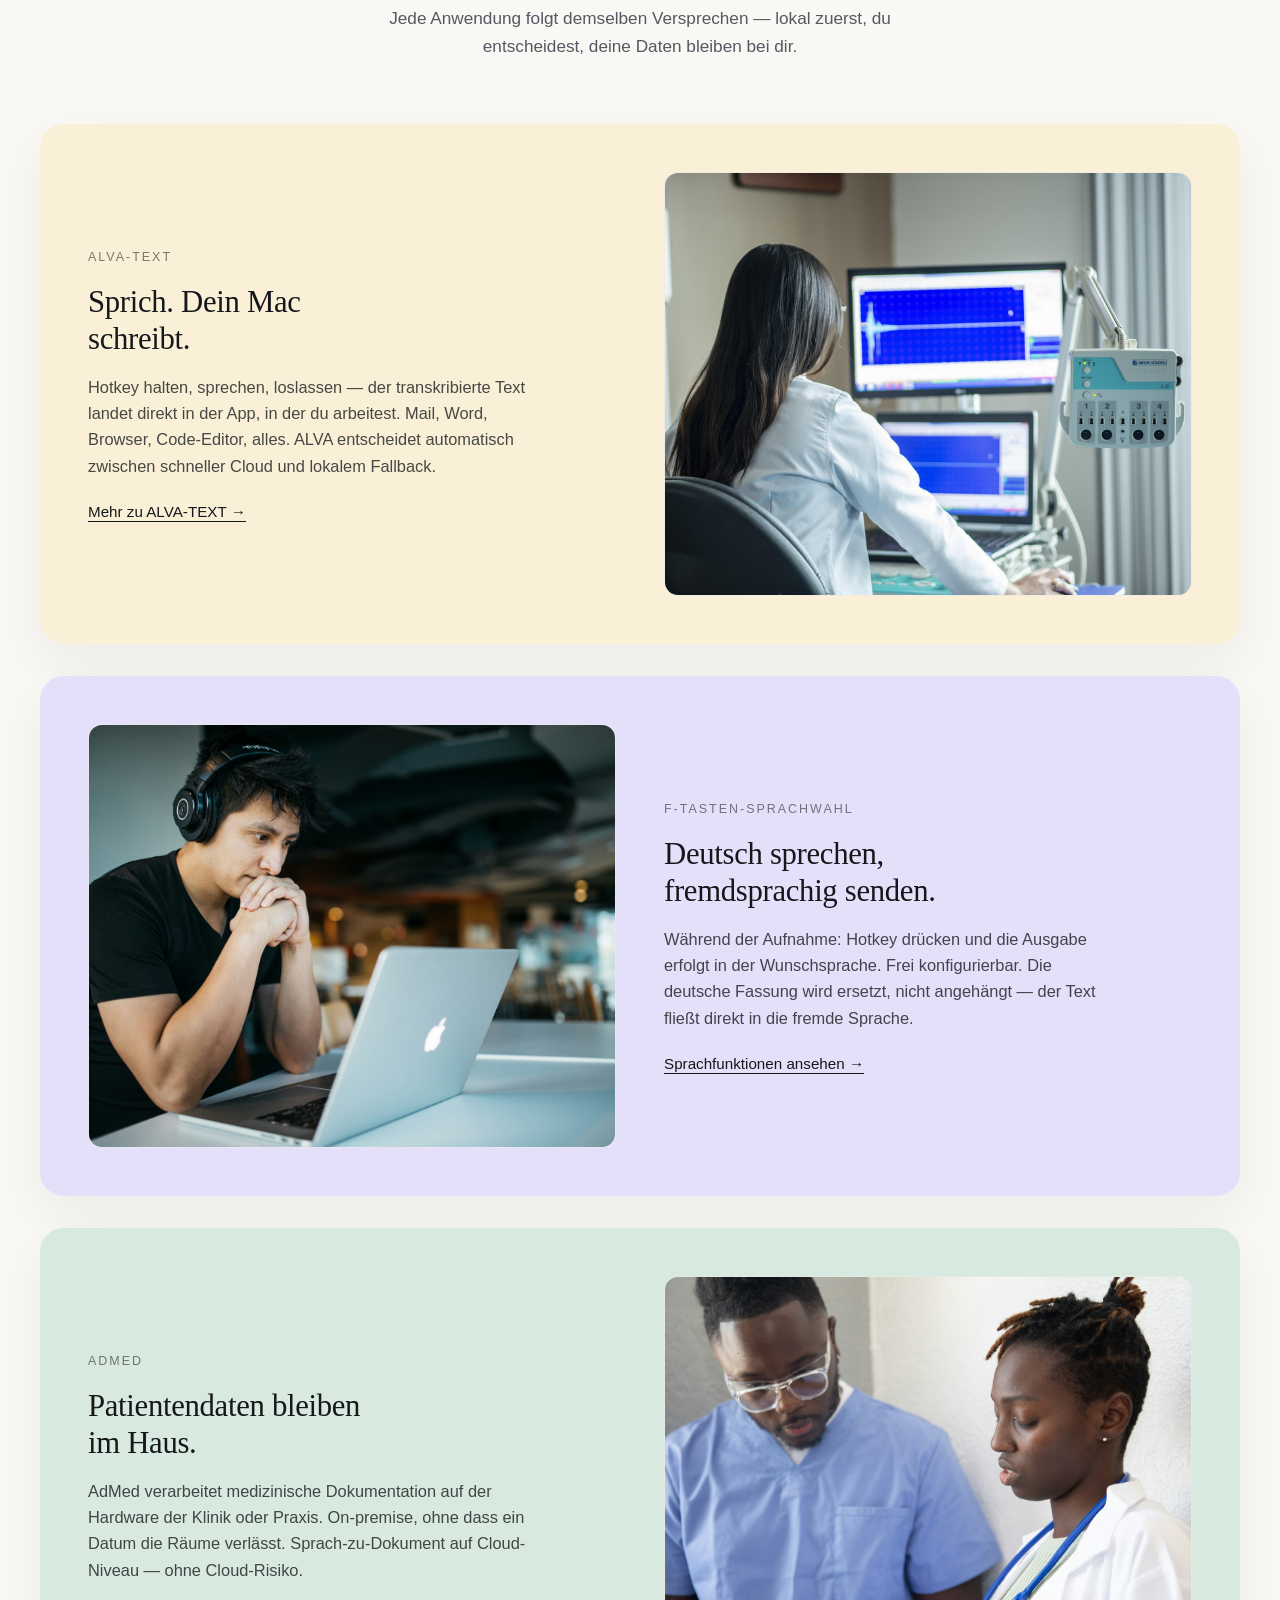
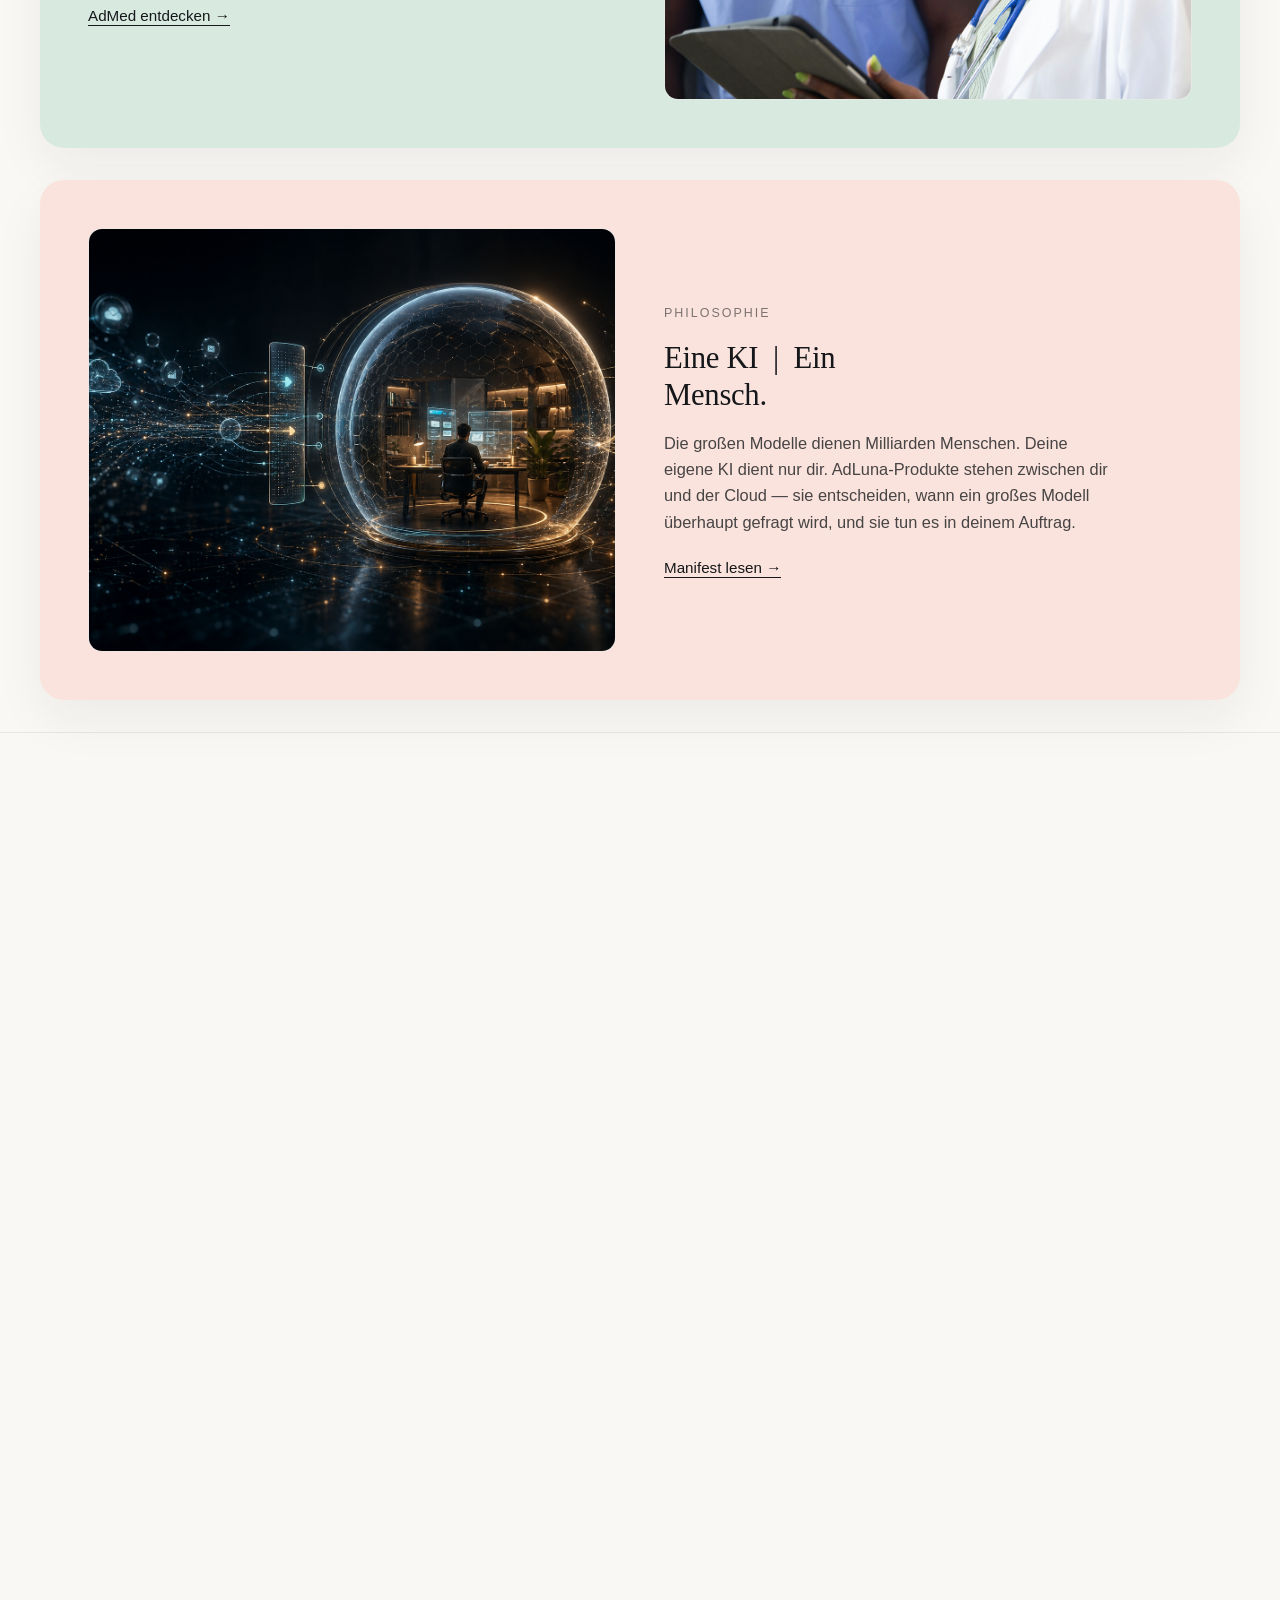
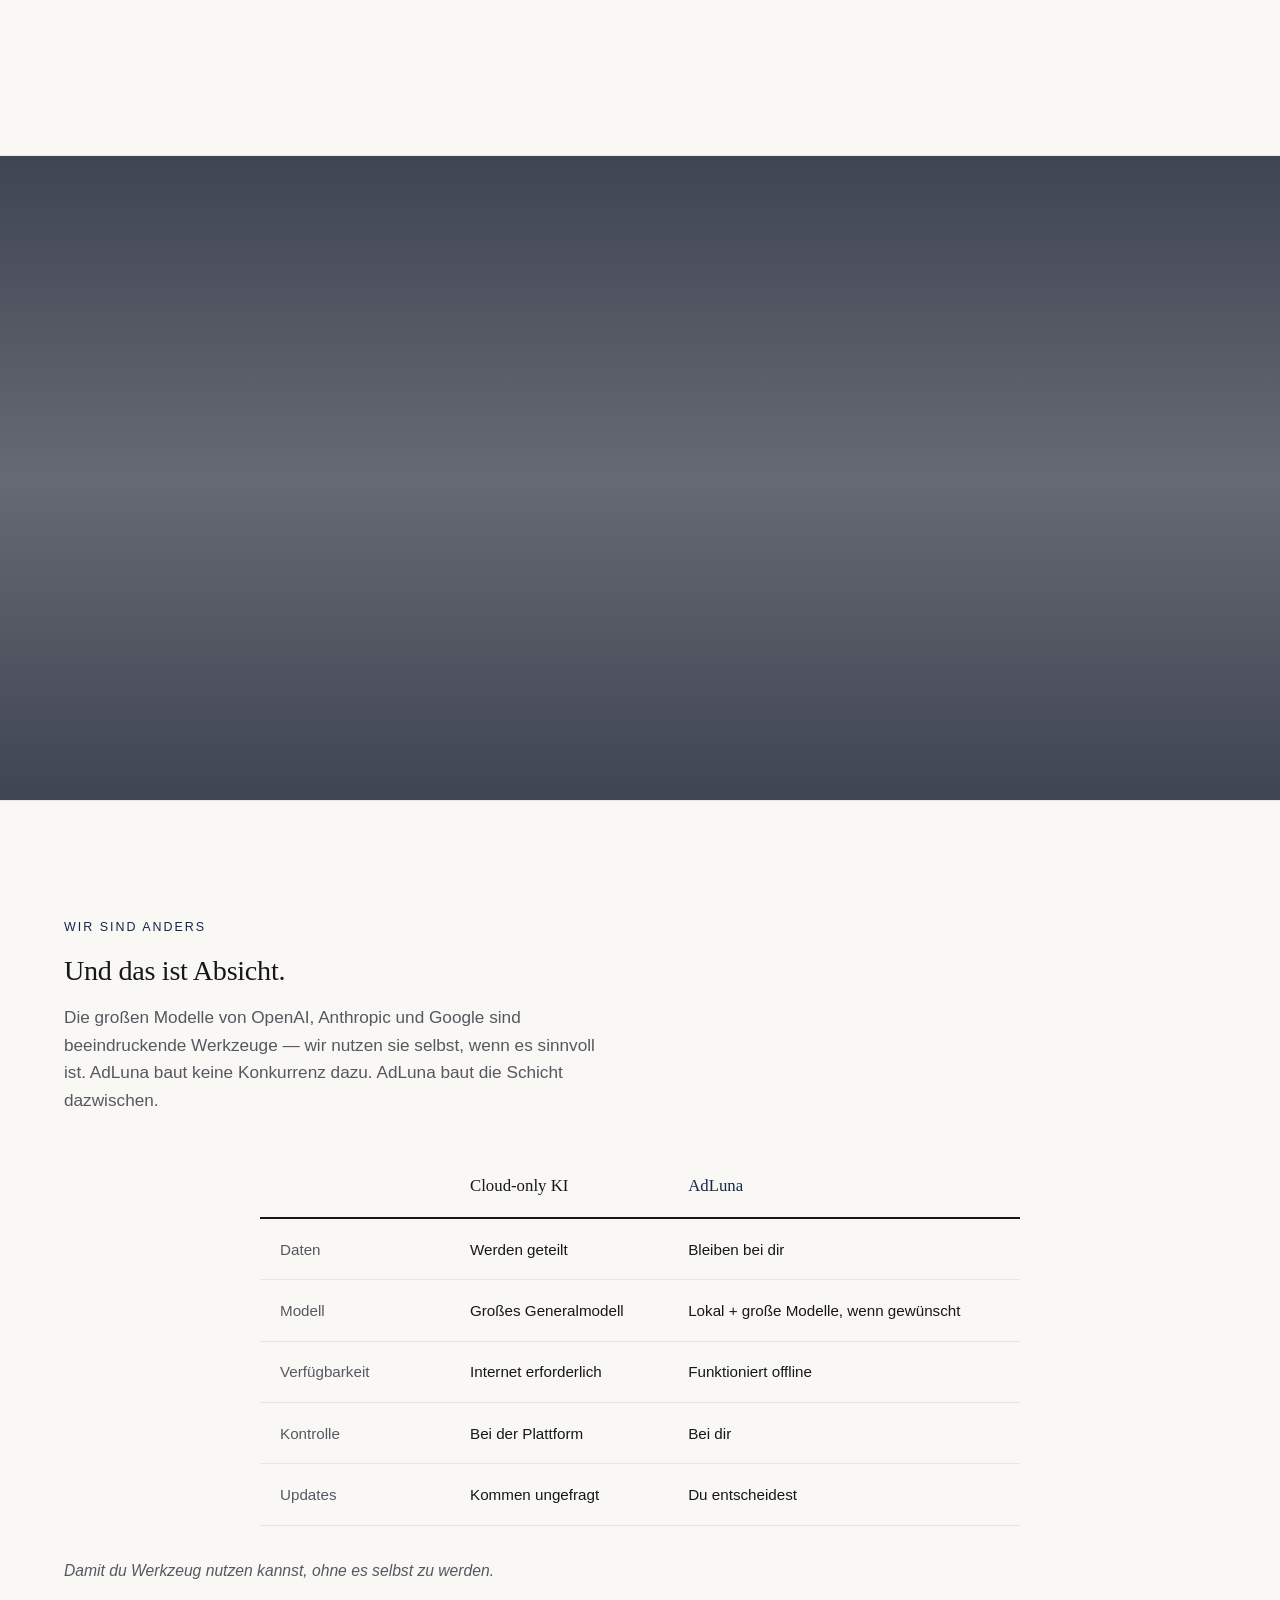
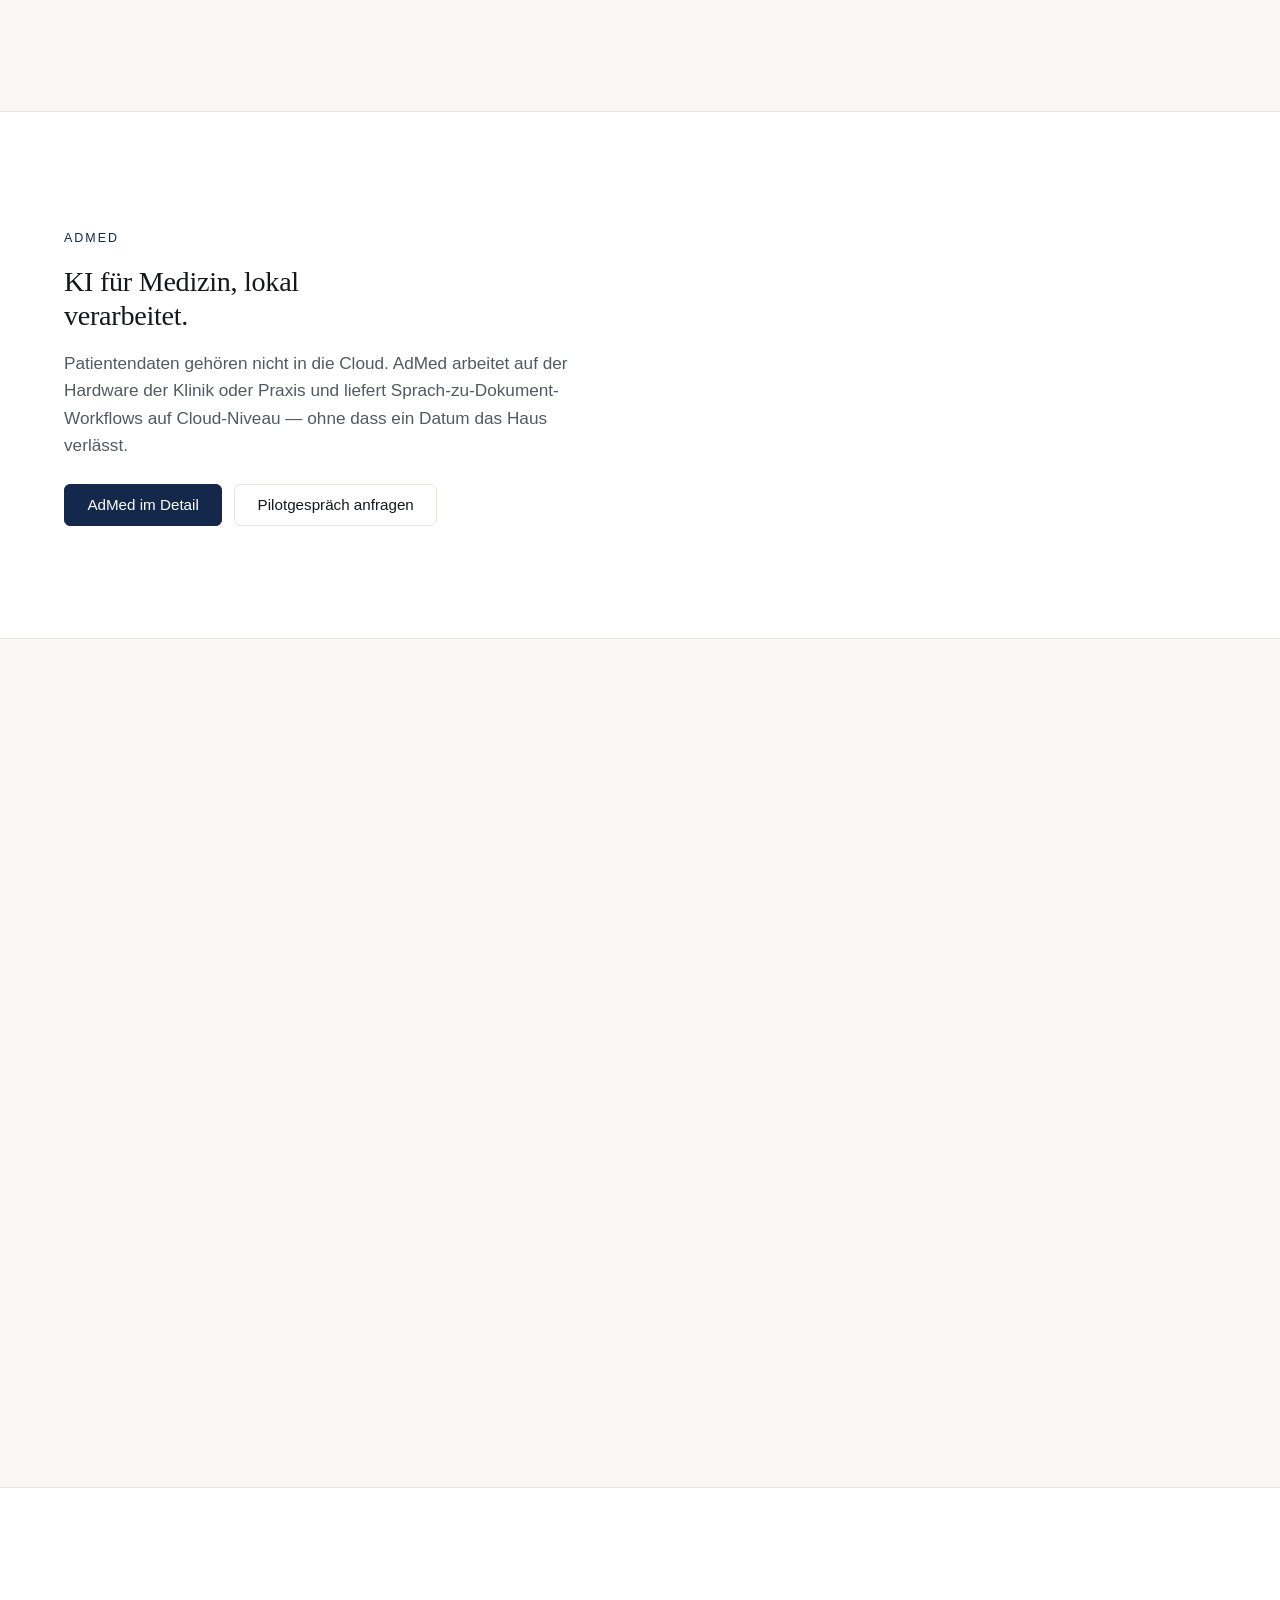
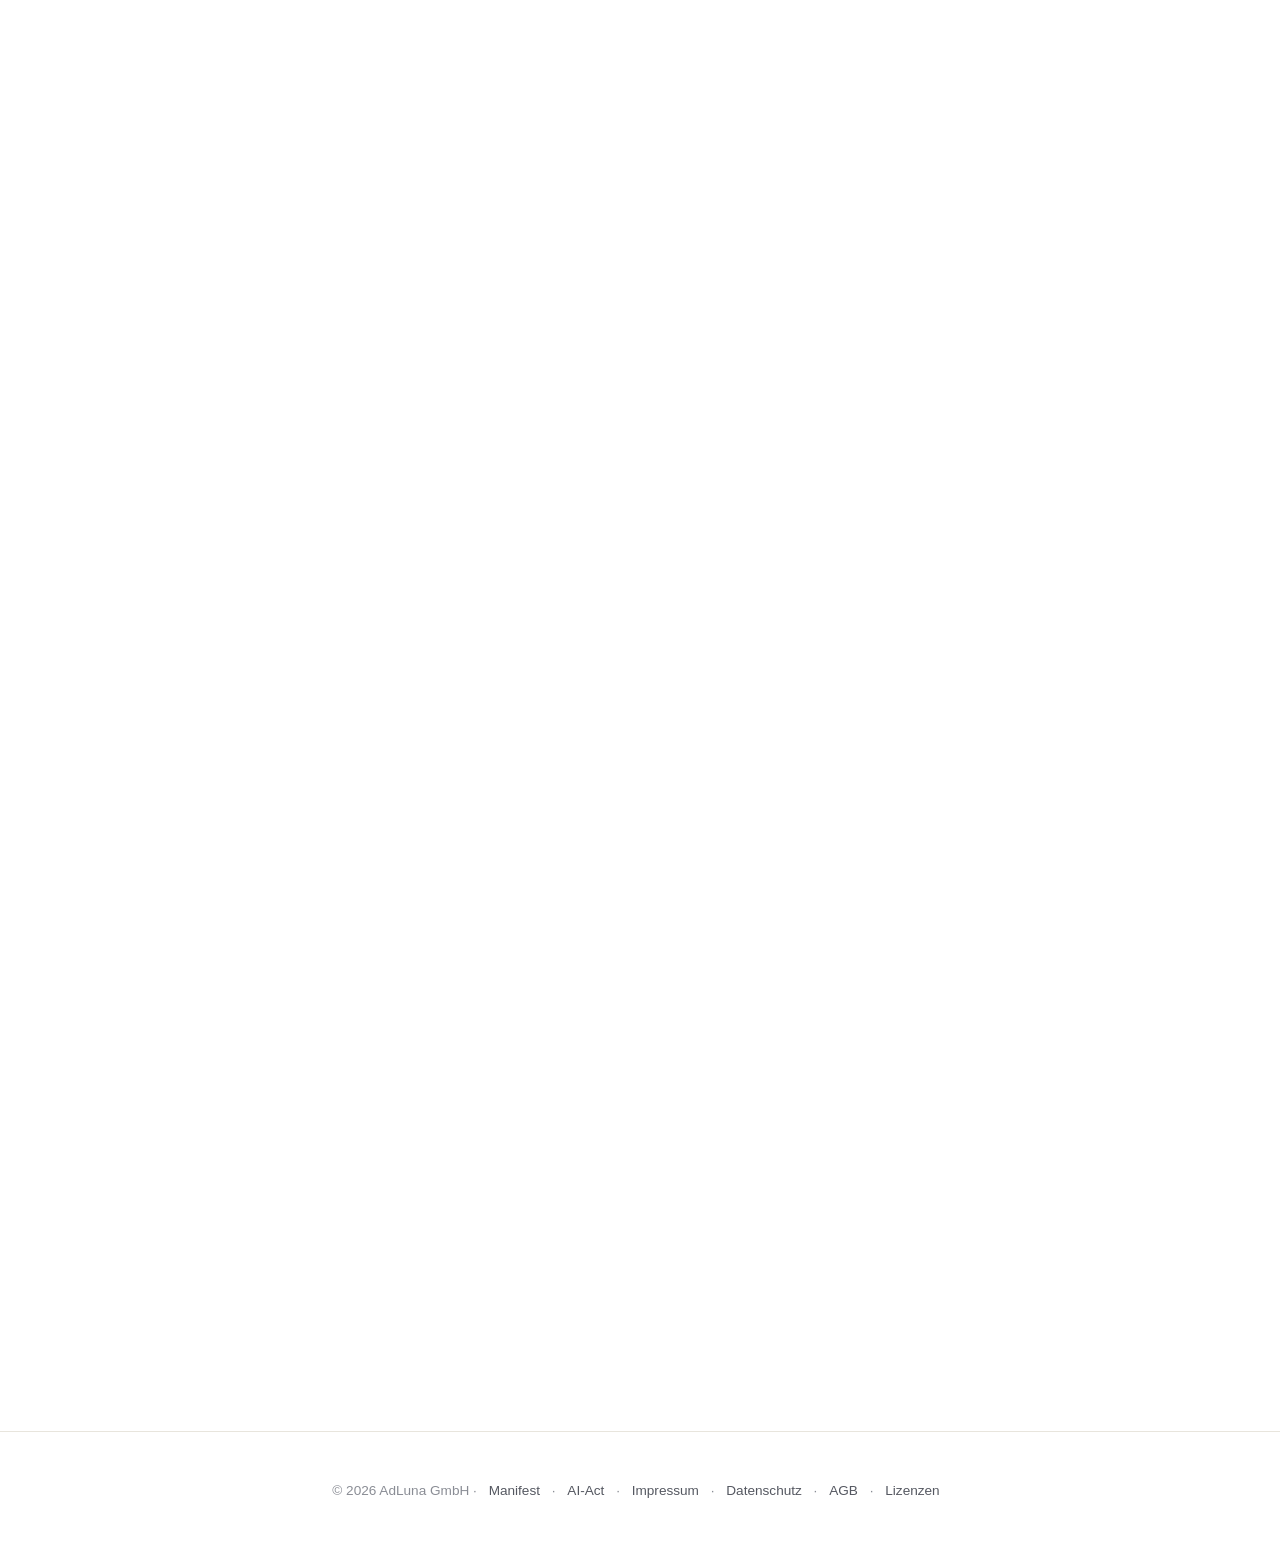
==== commit 6cb31f9c: "Update Adluna site for ALVA-TEXT v3.4.1 - Point ALVA-TEXT downloads to v3.4.1  - Mention placeholder" ====
--- a/web/adluna/index.html
+++ b/web/adluna/index.html
@@ -137,11 +137,11 @@
             <div class="swiper-slide">
                 <div class="v3-hero-slide">
                     <div class="v3-hero-text">
-                        <span class="v3-eyebrow v3-eyebrow-accent">ALVA-TEXT 3.4 · Tahoe-Update</span>
+                        <span class="v3-eyebrow v3-eyebrow-accent">ALVA-TEXT 3.4.1 · Hotfix</span>
                         <h1 class="v3">Sprich. Übersetze. Prompte. Lass vorlesen.</h1>
                         <p class="v3-lead">Das Tahoe-Update für macOS: robusteres Einfügen, Diktat direkt in jede App, Control-L für Übersetzung, Control-P für bessere Prompts und Vivienne zum Vorlesen markierter Texte.</p>
                         <div class="v3-btn-row">
-                            <a href="https://github.com/Alper-Scheel/alper-scheel/releases/download/v3.4/ALVA-TEXT.dmg" class="v3-btn v3-btn-primary" download>ALVA-TEXT herunterladen</a>
+                            <a href="https://github.com/Alper-Scheel/alper-scheel/releases/download/v3.4.1/ALVA-TEXT.dmg" class="v3-btn v3-btn-primary" download>ALVA-TEXT herunterladen</a>
                             <a href="alva-text.html" class="v3-btn v3-btn-ghost">Funktionen ansehen</a>
                         </div>
                     </div>
@@ -318,13 +318,13 @@
     <div class="v3-container v3-reveal v3-parallax-content" style="text-align: center;">
         <span class="v3-eyebrow v3-eyebrow-accent">Sofort nutzbar</span>
         <h2 class="v3" style="margin-left: auto; margin-right: auto;">ALVA-TEXT — kostenlos, lokal, sofort.</h2>
-        <p class="v3-lead" style="margin-left: auto; margin-right: auto;">Diktat-Tool für macOS. Lokal zuerst, Cloud nur wenn sie schnell genug ist. Neu in 3.4: robusteres Einfügen unter Tahoe, deutsche TTS-Politur, Prompt-Optimierung, Schnellübersetzung und Vorlesen mit Vivienne.</p>
+        <p class="v3-lead" style="margin-left: auto; margin-right: auto;">Diktat-Tool für macOS. Lokal zuerst, Cloud nur wenn sie schnell genug ist. Neu in 3.4.1: robusteres Einfügen unter Tahoe und sauberer Placeholder-Filter, deutsche TTS-Politur, Prompt-Optimierung, Schnellübersetzung und Vorlesen mit Vivienne.</p>
         <div class="v3-btn-row" style="justify-content: center; margin-top: 1rem;">
-            <a href="https://github.com/Alper-Scheel/alper-scheel/releases/download/v3.4/ALVA-TEXT.dmg" class="v3-btn v3-btn-primary" download>ALVA-TEXT.dmg herunterladen</a>
+            <a href="https://github.com/Alper-Scheel/alper-scheel/releases/download/v3.4.1/ALVA-TEXT.dmg" class="v3-btn v3-btn-primary" download>ALVA-TEXT.dmg herunterladen</a>
             <a href="alva-text.html" class="v3-btn v3-btn-ghost">Funktionen im Detail</a>
         </div>
         <p class="v3-text" style="font-size: 0.85rem; margin-top: 1rem;">
-            Lieber als ZIP? <a href="https://github.com/Alper-Scheel/alper-scheel/releases/download/v3.4/ALVA-TEXT.zip" download>ALVA-TEXT.zip</a>
+            Lieber als ZIP? <a href="https://github.com/Alper-Scheel/alper-scheel/releases/download/v3.4.1/ALVA-TEXT.zip" download>ALVA-TEXT.zip</a>
         </p>
     </div>
 </section>
